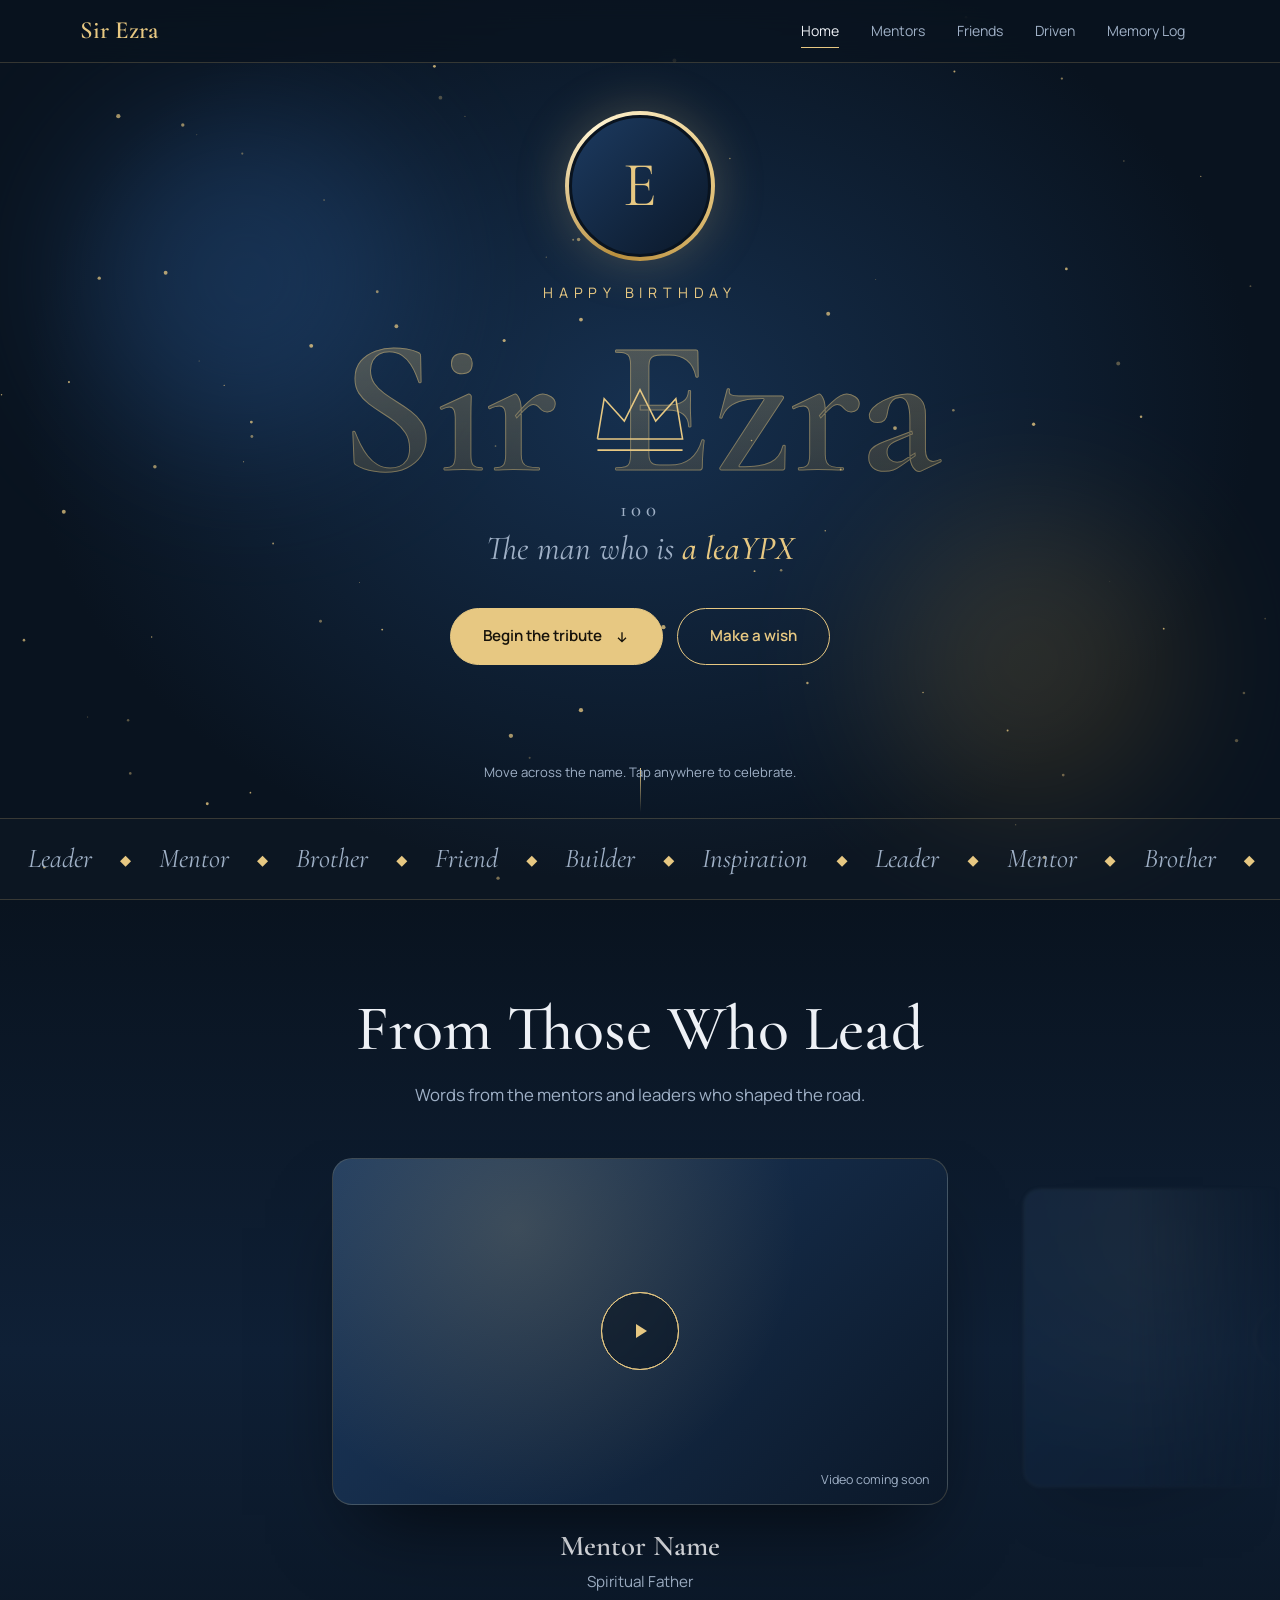
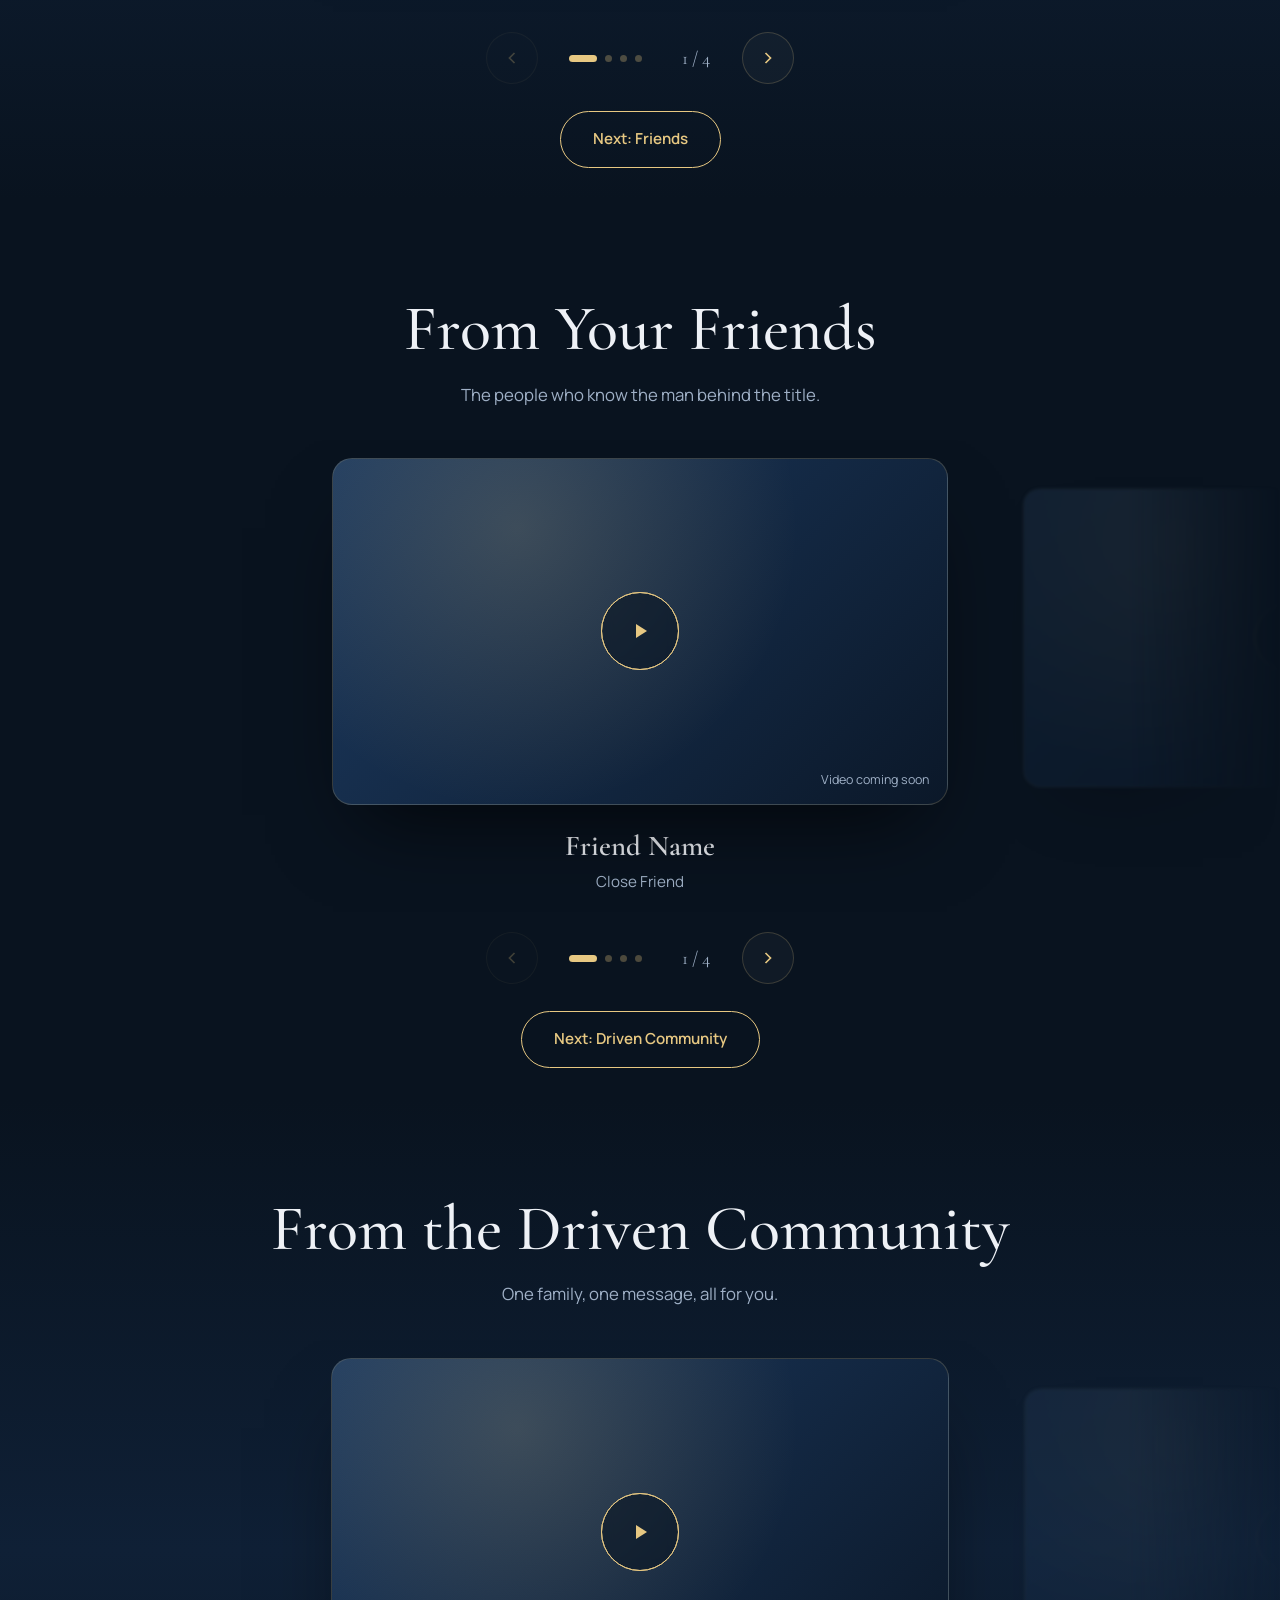
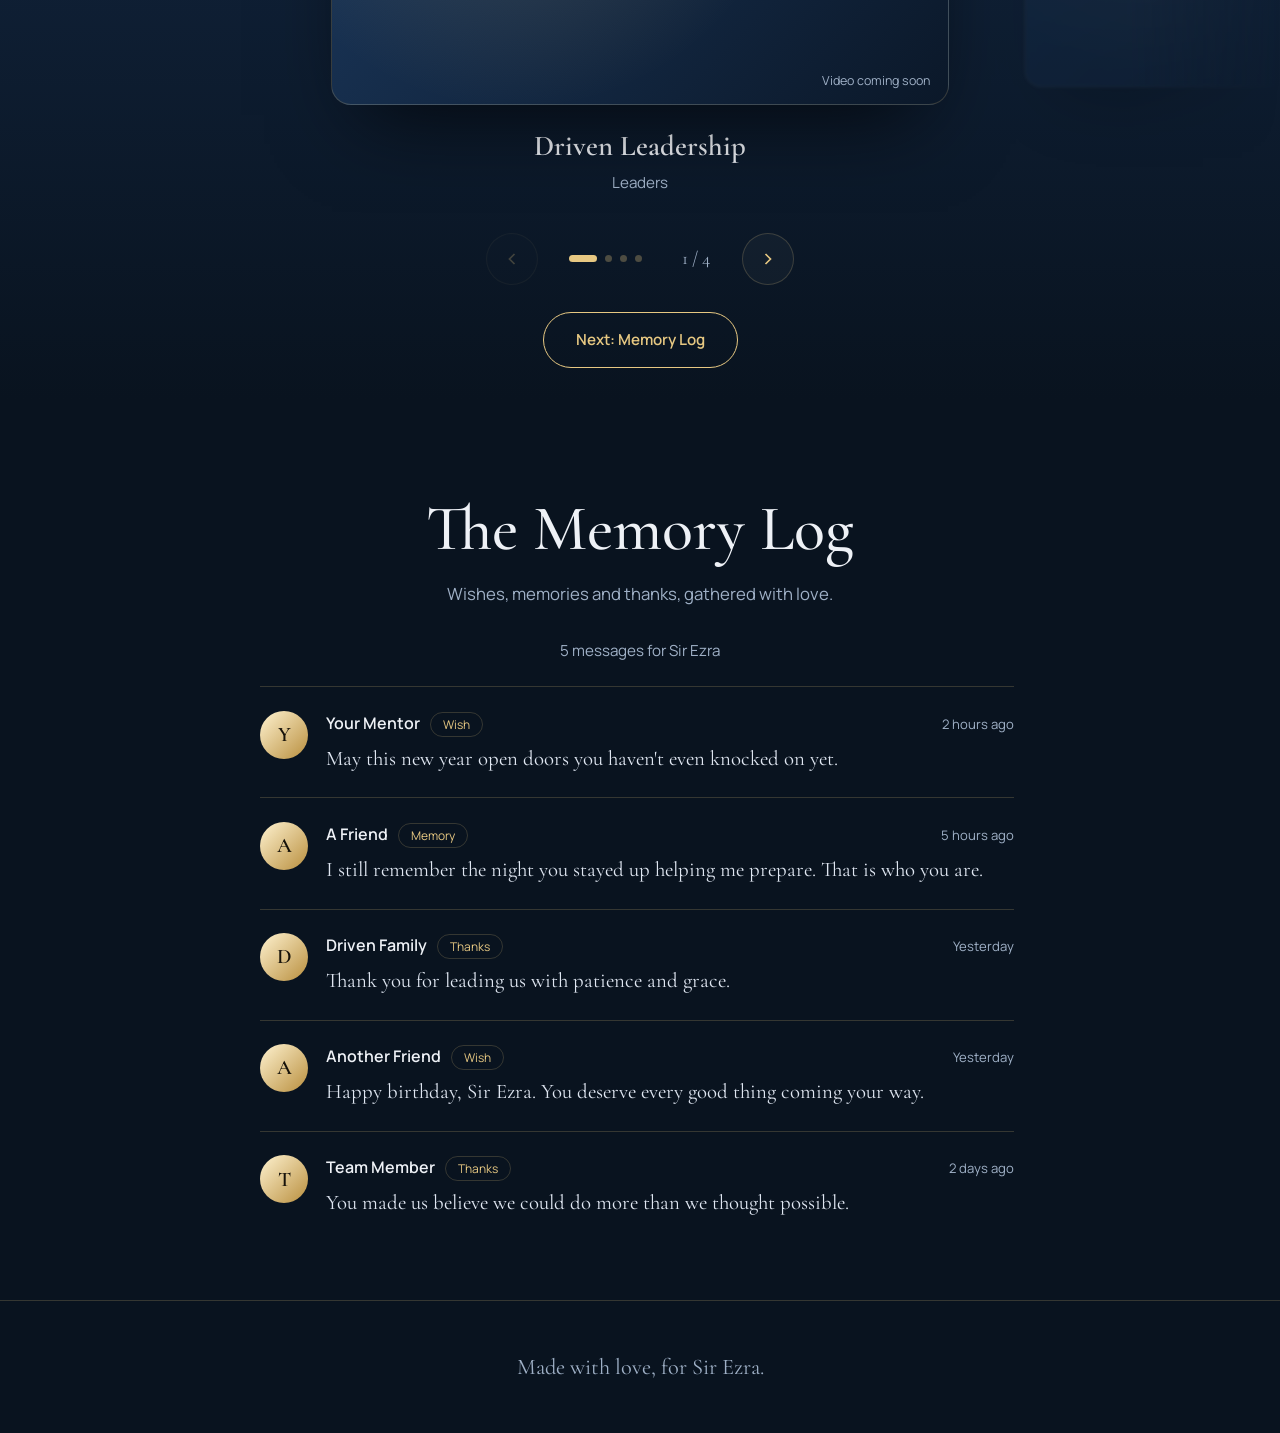
==== index.html @ 3ff4d30b "Rename sir-ezra-v4.html to index.html" ====
<!DOCTYPE html>
<html lang="en">
<head>
<meta charset="utf-8">
<meta name="viewport" content="width=device-width, initial-scale=1, viewport-fit=cover">
<title>Sir Ezra · A Birthday Tribute</title>
<link rel="preconnect" href="https://fonts.googleapis.com">
<link href="https://fonts.googleapis.com/css2?family=Cormorant+Garamond:ital,wght@0,500;0,600;1,500&family=Manrope:wght@400;500;600&display=swap" rel="stylesheet">
<style>
:root{--bg:#09131f;--bg2:#0f2036;--line:rgba(231,200,130,.2);--gold:#e7c882;--gold2:#b98f3e;--text:#eef1f6;--muted:#9fb0c6;
--serif:"Cormorant Garamond",Georgia,serif;--sans:"Manrope",system-ui,sans-serif;--ease:cubic-bezier(.2,.75,.2,1);box-sizing:border-box;
padding-top:env(safe-area-inset-top,0px);padding-bottom:env(safe-area-inset-bottom,0px)}
*,*::before,*::after{box-sizing:inherit}
html{scroll-behavior:smooth;scroll-padding-top:0;color-scheme:dark}
body{margin:0;background:var(--bg);color:var(--text);font-family:var(--sans);line-height:1.6;-webkit-font-smoothing:antialiased;overflow-x:hidden}
a{color:inherit;text-decoration:none}
button{font:inherit;color:inherit}
:focus-visible{outline:2px solid var(--gold);outline-offset:3px}
.wrap{width:min(1120px,100% - 40px);margin-inline:auto}

/* ambient */
#bar{position:fixed;top:0;left:0;height:2px;width:100%;background:linear-gradient(90deg,var(--gold2),var(--gold),#fff3d1);transform-origin:0 50%;transform:scaleX(0);z-index:40}
#glow{position:fixed;inset:0;pointer-events:none;z-index:1;background:radial-gradient(520px circle at var(--mx,50%) var(--my,50%),rgba(231,200,130,.09),transparent 60%)}
.grain{position:fixed;inset:0;pointer-events:none;z-index:2;opacity:.05;background-image:url("data:image/svg+xml,%3Csvg xmlns='http://www.w3.org/2000/svg' width='160' height='160'%3E%3Cfilter id='n'%3E%3CfeTurbulence baseFrequency='.9' numOctaves='2'/%3E%3C/filter%3E%3Crect width='160' height='160' filter='url(%23n)'/%3E%3C/svg%3E")}

/* nav */
nav{position:fixed;top:0;left:0;right:0;z-index:30;padding-top:env(safe-area-inset-top,0px);background:rgba(9,19,31,.7);backdrop-filter:blur(16px);border-bottom:1px solid var(--line);transform:translateY(-100%);animation:drop 1s .3s var(--ease) forwards}
nav .wrap{height:62px;display:flex;align-items:center;justify-content:space-between;gap:16px}
.logo{font-family:var(--serif);font-size:1.55rem;font-weight:600;color:var(--gold);white-space:nowrap}
.links{display:flex;gap:2px;overflow-x:auto;scrollbar-width:none}
.links::-webkit-scrollbar{display:none}
.links a{position:relative;padding:8px 15px;font-size:.88rem;color:var(--muted);white-space:nowrap;transition:color .3s}
.links a::after{content:"";position:absolute;left:15px;right:15px;bottom:2px;height:1px;background:var(--gold);transform:scaleX(0);transition:transform .45s var(--ease)}
.links a:hover,.links a.on{color:var(--text)}
.links a.on::after{transform:scaleX(1)}
@keyframes drop{to{transform:none}}

/* sections */
section{min-height:100vh;min-height:100svh;display:flex;flex-direction:column;justify-content:center;align-items:center;padding:calc(62px + env(safe-area-inset-top,0px) + clamp(12px,3.5svh,36px)) 0 clamp(14px,3.5svh,40px);position:relative;z-index:3}
.head{text-align:center;width:min(820px,100% - 40px);margin:0 auto clamp(10px,3.5svh,40px);flex:none}
h2{font-family:var(--serif);font-weight:500;font-size:max(1.8rem,min(clamp(2.5rem,5.5vw,4rem),7.5svh));line-height:1.1;margin:0 0 clamp(6px,1.5svh,12px)}
.ln{display:block;overflow:hidden;padding-bottom:.08em}
.ln>span{display:inline-block;transform:translateY(110%);transition:transform 1.1s var(--ease)}
.in .ln>span{transform:none}
.head p{color:var(--muted);margin:0;font-size:clamp(.92rem,2.2svh,1.05rem)}
.alt{background:linear-gradient(180deg,var(--bg),var(--bg2) 50%,var(--bg))}
.rv{opacity:0;transform:translateY(26px);filter:blur(6px);transition:opacity 1s var(--ease),transform 1s var(--ease),filter 1s var(--ease)}
.rv.in{opacity:1;transform:none;filter:none}

/* intro */
body:not(.ready){overflow:hidden}
#intro{position:fixed;inset:0;z-index:100;display:grid;place-items:center;pointer-events:none}
#intro i{position:absolute;top:0;bottom:0;width:50.5%;background:var(--bg);transition:transform 1.4s var(--ease)}
#intro .a{left:0}#intro .b{right:0}
#intro.go .a{transform:translateX(-101%)}#intro.go .b{transform:translateX(101%)}
.mono{position:relative;text-align:center;transition:opacity .5s,transform 1s var(--ease)}
.mono svg{width:112px;height:auto;overflow:visible}
.mono path,.mono circle{fill:none;stroke:var(--gold);stroke-width:1.4;stroke-dasharray:1;stroke-dashoffset:1;animation:draw 1.7s .1s var(--ease) forwards}
.mono circle{animation-delay:.4s}
.mono b{display:block;margin-top:22px;font-family:var(--serif);font-size:1.3rem;font-weight:500;color:var(--muted);letter-spacing:.2em}
#intro.go .mono{opacity:0;transform:scale(1.35)}
@keyframes draw{to{stroke-dashoffset:0}}

/* hero */
#home{text-align:center;overflow:hidden;justify-content:flex-start;padding-bottom:0;background:radial-gradient(ellipse at 50% 45%,#16304f 0%,var(--bg) 68%)}
body:not(.ready) :is(.portrait,.kicker,.name span,.role,.cta,.hint,.chipd),body:not(.ready) nav{animation-play-state:paused}
.orb{position:absolute;border-radius:50%;filter:blur(70px);opacity:.35;animation:float 14s ease-in-out infinite}
.o1{width:340px;height:340px;background:#2a5a96;left:6%;top:12%}
.o2{width:300px;height:300px;background:var(--gold2);right:8%;bottom:10%;animation-delay:-6s;opacity:.18}
#fx{position:absolute;inset:0;width:100%;height:100%;pointer-events:none}
.stage{position:relative;z-index:4;flex:1 1 auto;width:100%;display:flex;align-items:center;justify-content:center;padding-bottom:clamp(8px,2svh,20px)}
.hero{position:relative;z-index:4;display:flex;flex-direction:column;align-items:center;width:min(1120px,100% - 40px)}
.portrait{flex:none;width:clamp(84px,17svh,150px);aspect-ratio:1;border-radius:50%;padding:4px;margin:0 0 clamp(10px,2.4svh,20px);background:conic-gradient(from 200deg,var(--gold2),#fff3d1,var(--gold),var(--gold2));box-shadow:0 0 50px rgba(231,200,130,.25);opacity:0;animation:up 1s .05s forwards}
.portrait>*{display:grid;place-items:center;width:100%;height:100%;border-radius:50%;object-fit:cover;border:3px solid var(--bg);background:linear-gradient(135deg,#1c3a60,#0b1829);font-family:var(--serif);font-size:clamp(2.4rem,7svh,4rem);color:var(--gold)}
@media(max-height:620px){.portrait{display:none}}
.chipd{margin:0 0 16px;padding:6px 18px;border:1px solid var(--line);border-radius:99px;font-size:.85rem;color:var(--gold);opacity:0;animation:up 1s .1s forwards}
.kicker{font-size:.9rem;color:var(--gold);letter-spacing:.4em;margin:0 0 14px;opacity:0;animation:up 1s .2s forwards}
.name{font-family:var(--serif);font-weight:600;font-size:max(3.2rem,min(clamp(4.6rem,17vw,12rem),22svh));line-height:.95;margin:0;display:flex;gap:.26em;flex-wrap:wrap;justify-content:center;cursor:crosshair}
.name span{display:inline-block;opacity:0;transform:translateY(60px) rotateX(50deg);filter:blur(14px);animation:rise 1.5s var(--ease) forwards;
background:radial-gradient(circle 190px at var(--sx,-999px) var(--sy,-999px),#fff8e4 0,var(--gold) 40%,rgba(231,200,130,0) 100%),linear-gradient(180deg,rgba(231,200,130,.3),rgba(185,143,62,.16));-webkit-background-clip:text;background-clip:text;color:transparent;-webkit-text-stroke:1px rgba(231,200,130,.4)}
.name .w1{animation-delay:.25s}.name .w2{animation-delay:.5s}
.role{margin:clamp(10px,2.6svh,22px) 0 0;font-family:var(--serif);font-style:italic;font-size:clamp(1.5rem,3.2vw,2.1rem);color:var(--muted);opacity:0;animation:up 1s .9s forwards}
.role b{display:inline-block;min-width:5.6ch;text-align:left;font-weight:500;color:var(--gold)}
.cta{display:flex;gap:14px;flex-wrap:wrap;justify-content:center;margin-top:clamp(14px,3.6svh,34px);opacity:0;animation:up 1s 1.1s forwards}
.wish{min-height:2.6em;margin:clamp(8px,2.2svh,20px) 0 0;max-width:560px;font-family:var(--serif);font-size:clamp(1.1rem,2.6svh,1.35rem);line-height:1.3;color:#dfe6f1}
.hint{margin:clamp(8px,2.4svh,26px) 0 0;font-size:.82rem;color:var(--muted);opacity:0;animation:up 1s 1.8s forwards}
.btn{display:inline-flex;align-items:center;gap:12px;padding:clamp(11px,1.9svh,15px) 32px;border-radius:99px;border:1px solid var(--gold);background:var(--gold);color:#16120a;font-weight:600;font-size:.95rem;cursor:pointer;position:relative;overflow:hidden;transition:background .4s,color .4s,transform .3s var(--ease)}
.btn::after{content:"";position:absolute;inset:0;background:linear-gradient(100deg,transparent 30%,rgba(255,255,255,.55) 50%,transparent 70%);transform:translateX(-120%);transition:transform .9s var(--ease)}
.btn:hover::after{transform:translateX(120%)}
.btn.ghost{background:transparent;color:var(--gold)}
.btn.ghost:hover{background:var(--gold);color:#16120a}
.btn svg{transition:transform .4s var(--ease)}.btn:hover svg{transform:translateY(3px)}
.scroll{position:absolute;bottom:6px;left:50%;width:1px;height:44px;background:linear-gradient(var(--gold),transparent);animation:pulse 2.2s infinite}
@media(max-height:760px){.scroll{display:none}}
@keyframes rise{to{opacity:1;transform:none;filter:none}}
@keyframes up{from{opacity:0;transform:translateY(18px)}to{opacity:1;transform:none}}
@keyframes float{50%{transform:translate(30px,-40px)}}
@keyframes pulse{50%{opacity:.2}}

/* marquee */
.marq{flex:none;width:100%;overflow:hidden;border-block:1px solid var(--line);padding:clamp(10px,2svh,18px) 0;background:rgba(255,255,255,.015);position:relative;z-index:4}
.marq div{display:flex;width:max-content;animation:slide 32s linear infinite}
.marq span{font-family:var(--serif);font-size:clamp(1.25rem,3.4svh,1.7rem);font-style:italic;color:var(--muted);padding:0 28px;white-space:nowrap}
.marq i{color:var(--gold);font-style:normal;font-size:.9rem;align-self:center}
@keyframes slide{to{transform:translateX(-50%)}}

/* carousel */
.car{width:100%;position:relative;--sw:min(760px,80vw)}
.view{overflow:hidden;padding:clamp(6px,2svh,24px) 0;-webkit-mask:linear-gradient(90deg,transparent,#000 12%,#000 88%,transparent);mask:linear-gradient(90deg,transparent,#000 12%,#000 88%,transparent)}
.track{display:flex;gap:32px;transition:transform .9s var(--ease);will-change:transform}
.slide{flex:0 0 var(--sw);opacity:.3;transform:scale(.86);filter:blur(2px);transition:opacity .9s var(--ease),transform .9s var(--ease),filter .9s var(--ease);cursor:pointer}
.slide.on{opacity:1;transform:none;filter:none;cursor:default}
.frame{aspect-ratio:16/9;border-radius:20px;overflow:hidden;position:relative;border:1px solid var(--line);background:linear-gradient(135deg,#1c3a60,#0b1829);box-shadow:0 40px 80px -30px rgba(0,0,0,.7);transition:transform .3s}
.frame::before{content:"";position:absolute;inset:0;background:radial-gradient(circle at 30% 20%,rgba(231,200,130,.18),transparent 55%)}
.frame iframe,.frame video{position:absolute;inset:0;width:100%;height:100%;border:0;background:#000}
.pb{position:absolute;inset:0;display:grid;place-items:center;border:0;background:none;cursor:pointer}
.play{width:78px;height:78px;border-radius:50%;border:1px solid var(--gold);display:grid;place-items:center;color:var(--gold);background:rgba(9,19,31,.55);backdrop-filter:blur(6px);position:relative;transition:all .4s var(--ease)}
.play::before{content:"";position:absolute;inset:-1px;border-radius:50%;border:1px solid var(--gold);animation:pr 2.4s infinite}
@keyframes pr{from{transform:scale(1);opacity:.7}to{transform:scale(1.7);opacity:0}}
.pb:hover .play{background:var(--gold);color:#16120a;transform:scale(1.1)}
.soon{position:absolute;bottom:14px;right:18px;font-size:.78rem;color:var(--muted)}
.cap{text-align:center;padding-top:clamp(8px,2svh,22px);opacity:0;transition:opacity .6s .3s}
.slide.on .cap{opacity:1}
.cap b{display:block;font-family:var(--serif);font-size:clamp(1.35rem,3.2svh,1.8rem);font-weight:600}
.cap small{color:var(--muted);font-size:.95rem}
.ctl{display:flex;align-items:center;justify-content:center;gap:22px;margin-top:clamp(8px,2.2svh,22px)}
.arrow{width:52px;height:52px;border-radius:50%;border:1px solid var(--line);background:rgba(255,255,255,.03);color:var(--gold);cursor:pointer;display:grid;place-items:center;transition:all .35s var(--ease)}
.arrow:hover:not(:disabled){background:var(--gold);color:#16120a;border-color:var(--gold);transform:scale(1.08)}
.arrow:disabled{opacity:.25;cursor:default}
.dots{display:flex;gap:8px;align-items:center;min-width:90px;justify-content:center}
.dots button{width:7px;height:7px;border-radius:99px;border:0;padding:0;background:rgba(231,200,130,.3);cursor:pointer;transition:all .5s var(--ease)}
.dots button.on{width:28px;background:var(--gold)}
.cnt{font-family:var(--serif);font-size:1.15rem;color:var(--muted);min-width:48px;text-align:center}
.next{margin-top:clamp(10px,3svh,34px);flex:none}

/* comments */
#memories{justify-content:flex-start;min-height:0;height:100vh;height:100svh}
.feed{width:min(760px,100% - 40px);margin:0 auto;flex:1 1 0;min-height:140px;display:flex;flex-direction:column}
#feed{flex:1 1 0;min-height:0;overflow-y:auto;padding:0 6px 28px 0;scrollbar-width:thin;scrollbar-color:rgba(231,200,130,.35) transparent;-webkit-mask:linear-gradient(#000 calc(100% - 28px),transparent);mask:linear-gradient(#000 calc(100% - 28px),transparent)}
.stat{flex:none;text-align:center;color:var(--muted);margin:0 0 clamp(8px,2.5svh,30px);font-size:.95rem}
.cm{display:flex;gap:18px;padding:clamp(14px,2.6svh,26px) 0;border-top:1px solid var(--line)}
.av{flex:0 0 48px;height:48px;border-radius:50%;display:grid;place-items:center;font-family:var(--serif);font-size:1.3rem;font-weight:600;color:#16120a;background:linear-gradient(135deg,#fff3d1,var(--gold2))}
.cm .bd{flex:1;min-width:0}
.cm .top{display:flex;gap:10px;align-items:baseline;flex-wrap:wrap;margin-bottom:6px}
.cm b{font-weight:600}
.tag{font-size:.75rem;padding:2px 12px;border-radius:99px;border:1px solid var(--line);color:var(--gold)}
.cm time{margin-left:auto;font-size:.82rem;color:var(--muted)}
.cm p{margin:0;font-family:var(--serif);font-size:1.3rem;line-height:1.5;color:#dfe6f1}
.cm.rv{transition-delay:calc(var(--i)*60ms)}
footer{text-align:center;padding:48px 20px calc(48px + env(safe-area-inset-bottom,0px));color:var(--muted);border-top:1px solid var(--line);font-family:var(--serif);font-size:1.4rem;position:relative;z-index:3}

@media(max-width:700px){.logo{display:none}nav .wrap{justify-content:center}.cm time{margin-left:0;width:100%}.car{--sw:min(760px,84vw)}.arrow{width:46px;height:46px}.play{width:64px;height:64px}}
@media(max-height:560px){.head p{display:none}}
@media(prefers-reduced-motion:reduce){*,*::before,*::after{animation-duration:.01s!important;animation-delay:0s!important;transition:none!important}html{scroll-behavior:auto}.rv,.ln>span{opacity:1;transform:none;filter:none}nav{transform:none}}
</style>
</head>
<body>
<div id="bar"></div>
<div id="intro"><i class="a"></i><i class="b"></i><div class="mono"><svg viewBox="0 0 100 80"><path pathLength="1" d="M12 58 L18 22 L36 42 L50 14 L64 42 L82 22 L88 58 Z M12 68 H88"/></svg><b id="pc">0</b></div></div>
<div id="glow"></div><div class="grain"></div>

<nav><div class="wrap"><a class="logo" href="#home">Sir Ezra</a>
<div class="links"><a href="#home" class="on">Home</a><a href="#mentors">Mentors</a><a href="#friends">Friends</a><a href="#community">Driven</a><a href="#memories">Memory Log</a></div></div></nav>

<section id="home">
<div class="orb o1"></div><div class="orb o2"></div><canvas id="fx"></canvas>
<div class="stage">
<div class="hero">
<div class="portrait" id="pt"><span>E</span></div>
<p class="chipd" id="cd" hidden></p>
<p class="kicker">HAPPY BIRTHDAY</p>
<h1 class="name" aria-label="Sir Ezra"><span class="w1">Sir</span><span class="w2">Ezra</span></h1>
<p class="role">The man who is <b id="role">a leader</b></p>
<div class="cta"><a class="btn" href="#mentors">Begin the tribute <svg width="16" height="16" viewBox="0 0 24 24" fill="none" stroke="currentColor" stroke-width="2"><path d="M12 5v14m-6-6 6 6 6-6"/></svg></a><button class="btn ghost" id="wb" type="button">Make a wish</button></div>
<p class="wish" id="wish" aria-live="polite"></p>
<p class="hint">Move across the name. Tap anywhere to celebrate.</p>
</div>
<div class="scroll"></div>
</div>
<div class="marq"><div id="mq"></div></div>
</section>

<section id="mentors" class="alt">
<div class="head rv"><h2><span class="ln"><span>From Those Who Lead</span></span></h2><p>Words from the mentors and leaders who shaped the road.</p></div>
<div class="car rv" data-set="mentors"></div>
<a class="btn ghost next rv" href="#friends">Next: Friends</a>
</section>

<section id="friends">
<div class="head rv"><h2><span class="ln"><span>From Your Friends</span></span></h2><p>The people who know the man behind the title.</p></div>
<div class="car rv" data-set="friends"></div>
<a class="btn ghost next rv" href="#community">Next: Driven Community</a>
</section>

<section id="community" class="alt">
<div class="head rv"><h2><span class="ln"><span>From the Driven Community</span></span></h2><p>One family, one message, all for you.</p></div>
<div class="car rv" data-set="community"></div>
<a class="btn ghost next rv" href="#memories">Next: Memory Log</a>
</section>

<section id="memories">
<div class="head rv"><h2><span class="ln"><span>The Memory Log</span></span></h2><p>Wishes, memories and thanks, gathered with love.</p></div>
<div class="feed"><p class="stat rv" id="stat"></p><div id="feed" tabindex="0" role="region" aria-label="Messages"></div></div>
</section>

<footer>Made with love, for Sir Ezra.</footer>

<script>
/* ========= EDIT YOUR CONTENT HERE ========= */
/* HIS PHOTO (circle on the landing page): a file next to this html e.g. "ezra.jpg", or an image link. "" shows the monogram */
const PHOTO="";
/* BIRTHDAY COUNTDOWN (optional): e.g. "2026-11-14T00:00:00". "" hides it */
const BDAY="";
/* words that rotate under his name, and the wishes shown by "Make a wish" */
const ROLES=["a leader","a mentor","a brother","a friend","a builder"];
const WISHES=["May every door you open lead to a bigger room.","May your kindness come back to you multiplied.","May this year be as generous to you as you are to us.","May you always be surrounded by people who believe in you.","May the work of your hands outlive the year."];
/* video: leave "" for placeholder, or use an .mp4 link, or a YouTube embed link e.g. https://www.youtube.com/embed/VIDEO_ID */
const VIDEOS={
 mentors:[{name:"Mentor Name",role:"Spiritual Father",video:""},{name:"Mentor Name",role:"Senior Leader",video:""},{name:"Mentor Name",role:"Career Mentor",video:""},{name:"Mentor Name",role:"Guest Tribute",video:""}],
 friends:[{name:"Friend Name",role:"Close Friend",video:""},{name:"Friend Name",role:"Brother",video:""},{name:"Friend Name",role:"Friend since school",video:""},{name:"Friend Name",role:"Partner in work",video:""}],
 community:[{name:"Driven Leadership",role:"Leaders",video:""},{name:"Driven Members",role:"The family",video:""},{name:"Driven Youth",role:"Young voices",video:""},{name:"Driven Community",role:"All together",video:""}]};
const WORDS=["Leader","Mentor","Brother","Friend","Builder","Inspiration"];
const COMMENTS=[
 {name:"Your Mentor",tag:"Wish",time:"2 hours ago",msg:"May this new year open doors you haven't even knocked on yet."},
 {name:"A Friend",tag:"Memory",time:"5 hours ago",msg:"I still remember the night you stayed up helping me prepare. That is who you are."},
 {name:"Driven Family",tag:"Thanks",time:"Yesterday",msg:"Thank you for leading us with patience and grace."},
 {name:"Another Friend",tag:"Wish",time:"Yesterday",msg:"Happy birthday, Sir Ezra. You deserve every good thing coming your way."},
 {name:"Team Member",tag:"Thanks",time:"2 days ago",msg:"You made us believe we could do more than we thought possible."}];
/* ========================================== */

const $=(s,r=document)=>r.querySelector(s),$$=(s,r=document)=>[...r.querySelectorAll(s)];
const esc=s=>String(s).replace(/[&<>"]/g,c=>({'&':'&amp;','<':'&lt;','>':'&gt;','"':'&quot;'}[c]));
const play='<svg width="24" height="24" viewBox="0 0 24 24" fill="currentColor"><path d="M8 5v14l11-7z"/></svg>';
const chev=d=>`<svg width="20" height="20" viewBox="0 0 24 24" fill="none" stroke="currentColor" stroke-width="2"><path d="${d}"/></svg>`;

// marquee
$('#mq').innerHTML=[...WORDS,...WORDS,...WORDS,...WORDS,...WORDS,...WORDS].map(w=>`<span>${w}</span><i>&#9670;</i>`).join('');

// carousels
const thumb=v=>`<button class="pb" aria-label="Play video"><span class="play">${play}</span></button>${v.video?'':'<span class="soon">Video coming soon</span>'}`;
$$('.car').forEach(car=>{
 const items=VIDEOS[car.dataset.set];let i=0;
 car.innerHTML=`<div class="view"><div class="track">${items.map(v=>`<div class="slide"><div class="frame">${thumb(v)}</div><div class="cap"><b>${esc(v.name)}</b><small>${esc(v.role)}</small></div></div>`).join('')}</div></div>
 <div class="ctl"><button class="arrow" data-d="-1" aria-label="Previous video">${chev('M15 6l-6 6 6 6')}</button><div class="dots">${items.map((_,k)=>`<button aria-label="Video ${k+1}"></button>`).join('')}</div><span class="cnt"></span><button class="arrow" data-d="1" aria-label="Next video">${chev('M9 6l6 6-6 6')}</button></div>`;
 const track=$('.track',car),slides=$$('.slide',car),dots=$$('.dots button',car),prev=$('[data-d="-1"]',car),nxt=$('[data-d="1"]',car);
 function reset(){slides.forEach((s,k)=>{$('.frame',s).innerHTML=thumb(items[k])})}
 function go(n,quiet){n=Math.max(0,Math.min(items.length-1,n));if(n!==i&&!quiet)reset();i=n;
  const w=slides[0].offsetWidth+32,off=car.offsetWidth/2-slides[0].offsetWidth/2-i*w;
  track.style.transform=`translateX(${off}px)`;
  slides.forEach((s,k)=>s.classList.toggle('on',k===i));dots.forEach((d,k)=>d.classList.toggle('on',k===i));
  $('.cnt',car).textContent=(i+1)+' / '+items.length;prev.disabled=i===0;nxt.disabled=i===items.length-1}
 car.addEventListener('click',e=>{
  const a=e.target.closest('.arrow');if(a)return go(i+ +a.dataset.d);
  const d=dots.indexOf(e.target);if(d>-1)return go(d);
  const s=e.target.closest('.slide');if(s){const k=slides.indexOf(s);if(k!==i)return go(k);
   if(e.target.closest('.pb')){const v=items[k].video,f=$('.frame',s);
    if(!v)return;f.innerHTML=/\.(mp4|webm|mov)(\?|$)/i.test(v)?`<video src="${esc(v)}" controls autoplay playsinline></video>`:`<iframe src="${esc(v)}${v.includes('?')?'&':'?'}autoplay=1" allow="autoplay;fullscreen" allowfullscreen></iframe>`}}});
 // swipe
 let x0=null;car.addEventListener('touchstart',e=>x0=e.touches[0].clientX,{passive:true});
 car.addEventListener('touchend',e=>{if(x0===null)return;const dx=e.changedTouches[0].clientX-x0;if(Math.abs(dx)>50)go(i+(dx<0?1:-1));x0=null});
 // tilt
 slides.forEach(s=>{const f=$('.frame',s);s.addEventListener('mousemove',e=>{if(!s.classList.contains('on'))return;const r=f.getBoundingClientRect();
  f.style.transform=`perspective(900px) rotateY(${((e.clientX-r.left)/r.width-.5)*6}deg) rotateX(${(.5-(e.clientY-r.top)/r.height)*5}deg)`});
  s.addEventListener('mouseleave',()=>f.style.transform='')});
 car._go=go;car._i=()=>i;go(0,true);addEventListener('resize',()=>go(i,true));
});
// keyboard: arrows control the carousel currently in view
addEventListener('keydown',e=>{if(e.key!=='ArrowLeft'&&e.key!=='ArrowRight')return;
 const c=$$('.car').find(c=>{const r=c.getBoundingClientRect();return r.top<innerHeight*.6&&r.bottom>innerHeight*.4});
 if(c)c._go(c._i()+(e.key==='ArrowRight'?1:-1))});

// fit each carousel section to one screen (uses the small-viewport height so mobile toolbars don't cause jumps)
const probe=document.createElement('div');probe.style.cssText='position:fixed;top:0;left:0;width:0;height:100vh;height:100svh;visibility:hidden;pointer-events:none';document.body.appendChild(probe);
function fit(){const vh=probe.offsetHeight||innerHeight,vw=innerWidth;
 $$('.car').forEach(car=>{const sec=car.closest('section'),fr=$('.frame',car);if(!fr)return;
  for(let n=0;n<2;n++){const cs=getComputedStyle(sec);let used=parseFloat(cs.paddingTop)+parseFloat(cs.paddingBottom);
   [...sec.children].forEach(c=>{const m=getComputedStyle(c);used+=c.offsetHeight+parseFloat(m.marginTop)+parseFloat(m.marginBottom)});
   const other=used-fr.offsetHeight,maxW=Math.min(760,vw*(vw<=700?.84:.8)),w=Math.max(200,Math.min(maxW,(vh-other-2)*16/9));
   car.style.setProperty('--sw',w+'px')}
  car._go(car._i(),true)})}

// comments
$('#stat').textContent=COMMENTS.length+' messages for Sir Ezra';
$('#feed').innerHTML=COMMENTS.map((c,k)=>`<article class="cm rv" style="--i:${k}"><div class="av">${esc(c.name[0])}</div><div class="bd"><div class="top"><b>${esc(c.name)}</b><span class="tag">${esc(c.tag)}</span><time>${esc(c.time)}</time></div><p>${esc(c.msg)}</p></div></article>`).join('');

fit();addEventListener('resize',fit);addEventListener('orientationchange',fit);addEventListener('load',fit);document.fonts&&document.fonts.ready.then(fit);

// reveal, nav highlight, progress, glow
const io=new IntersectionObserver(es=>es.forEach(x=>{if(x.isIntersecting){x.target.classList.add('in');io.unobserve(x.target)}}),{threshold:.15});
$$('.rv').forEach(el=>io.observe(el));
const links=$$('.links a'),so=new IntersectionObserver(es=>es.forEach(x=>{if(x.isIntersecting){links.forEach(l=>l.classList.toggle('on',l.getAttribute('href')==='#'+x.target.id));
 const a=links.find(l=>l.classList.contains('on'));a&&a.scrollIntoView({inline:'center',block:'nearest'})}}),{rootMargin:'-45% 0px -50% 0px'});
$$('section').forEach(s=>so.observe(s));
addEventListener('scroll',()=>{const h=document.documentElement;$('#bar').style.transform=`scaleX(${scrollY/(h.scrollHeight-innerHeight||1)})`;},{passive:true});
addEventListener('pointermove',e=>{const g=$('#glow').style;g.setProperty('--mx',e.clientX+'px');g.setProperty('--my',e.clientY+'px')});

// magnetic buttons
$$('.btn').forEach(b=>{b.addEventListener('mousemove',e=>{const r=b.getBoundingClientRect();b.style.transform=`translate(${(e.clientX-r.left-r.width/2)*.18}px,${(e.clientY-r.top-r.height/2)*.28}px)`});b.addEventListener('mouseleave',()=>b.style.transform='')});

// ===== interactive hero =====
if(PHOTO)$('#pt').innerHTML=`<img src="${esc(PHOTO)}" alt="Sir Ezra">`;
const cv=$('#fx'),cx=cv.getContext('2d'),hero=$('#home'),nm=$$('.name span'),P=[],C=[];
let W=0,H=0,tx=0,ty=0,px=-999,py=-999,last=-1e5,wi=0,ri=0;
function size(){const d=devicePixelRatio||1;W=cv.offsetWidth;H=cv.offsetHeight;cv.width=W*d;cv.height=H*d;cx.setTransform(d,0,0,d,0,0)}size();addEventListener('resize',size);
for(let i=0;i<80;i++)P.push({x:Math.random(),y:Math.random(),r:Math.random()*1.8+.4,v:Math.random()*.0004+.0001,a:Math.random()*6,ox:0,oy:0});
hero.addEventListener('pointermove',e=>{tx=e.clientX;ty=e.clientY;last=performance.now()});
function burst(x,y,n=80){for(let i=0;i<n;i++){const a=Math.random()*6.283,sp=3+Math.random()*8;C.push({x,y,vx:Math.cos(a)*sp,vy:Math.sin(a)*sp-5,w:5+Math.random()*5,h:3+Math.random()*4,r:Math.random()*6,vr:(Math.random()-.5)*.4,c:['#e7c882','#fff3d1','#b98f3e','#8fb4ff','#ffffff'][i%5],l:1})}}
hero.addEventListener('click',e=>{if(e.target.closest('a,button'))return;const r=cv.getBoundingClientRect();burst(e.clientX-r.left,e.clientY-r.top)});
function scramble(el,txt){const ch='ABCDEFGHJKLMNPRSTUVWXYZ';let f=0;clearInterval(el._t);el._t=setInterval(()=>{el.textContent=[...txt].map((c,i)=>c===' '||i<f/2?c:ch[Math.random()*ch.length|0]).join('');if(++f>txt.length*2){el.textContent=txt;clearInterval(el._t)}},28)}
$('#wb').addEventListener('click',e=>{const r=e.currentTarget.getBoundingClientRect(),c=cv.getBoundingClientRect();burst(r.left+r.width/2-c.left,r.top+r.height/2-c.top,110);scramble($('#wish'),WISHES[wi++%WISHES.length])});
(function loop(t){
 if(t-last>2500){const r=nm[0].getBoundingClientRect(),r2=nm[1].getBoundingClientRect();tx=innerWidth/2+Math.sin(t/1700)*Math.min(innerWidth*.3,380);ty=(r.top+r.bottom)/2+Math.cos(t/1100)*(r.height*.22)}
 px+=(tx-px)*.08;py+=(ty-py)*.08;
 nm.forEach(n=>{const r=n.getBoundingClientRect();n.style.setProperty('--sx',px-r.left+'px');n.style.setProperty('--sy',py-r.top+'px')});
 const cr=cv.getBoundingClientRect(),mx=px-cr.left,my=py-cr.top;
 cx.clearRect(0,0,W,H);
 P.forEach(p=>{p.y-=p.v;if(p.y<0)p.y=1;let x=p.x*W,y=p.y*H;const dx=x-mx,dy=y-my,d=Math.hypot(dx,dy);
  if(d<140){const f=(140-d)/140;p.ox+=dx/d*f*3;p.oy+=dy/d*f*3}p.ox*=.92;p.oy*=.92;
  cx.fillStyle=`rgba(231,200,130,${.2+.6*Math.abs(Math.sin(t/1200+p.a))})`;cx.beginPath();cx.arc(x+p.ox,y+p.oy,p.r+(d<140?1.2:0),0,7);cx.fill()});
 for(let i=C.length-1;i>=0;i--){const c=C[i];c.vy+=.18;c.vx*=.99;c.x+=c.vx;c.y+=c.vy;c.r+=c.vr;c.l-=.007;if(c.l<=0||c.y>H+20){C.splice(i,1);continue}
  cx.save();cx.globalAlpha=Math.min(1,c.l*2);cx.translate(c.x,c.y);cx.rotate(c.r);cx.fillStyle=c.c;cx.fillRect(-c.w/2,-c.h/2,c.w,c.h);cx.restore()}
 requestAnimationFrame(loop)})(0);

// countdown
if(BDAY){const el=$('#cd');el.hidden=false;const tk=()=>{const d=new Date(BDAY)-Date.now();el.textContent=d>0?`Birthday in ${Math.floor(d/864e5)}d ${Math.floor(d/36e5)%24}h ${Math.floor(d/6e4)%60}m`:"Today we celebrate you"};tk();setInterval(tk,6e4)}

// intro, then start everything
function ready(){document.body.classList.add('ready');scramble($('#role'),ROLES[0]);
 setInterval(()=>scramble($('#role'),ROLES[++ri%ROLES.length]),2800);
 setTimeout(()=>{const r=$('.name').getBoundingClientRect(),c=cv.getBoundingClientRect();burst(r.left+r.width/2-c.left,r.top+r.height/2-c.top,60)},1300)}
if(matchMedia('(prefers-reduced-motion:reduce)').matches){$('#intro').remove();ready()}
else{const t0=performance.now(),pc=$('#pc');(function s(t){const p=Math.min(1,(t-t0)/1900);pc.textContent=Math.round(p*100);
 if(p<1)requestAnimationFrame(s);else{$('#intro').classList.add('go');setTimeout(ready,450);setTimeout(()=>$('#intro').remove(),1900)}})(t0)}
</script>
</body>
</html>
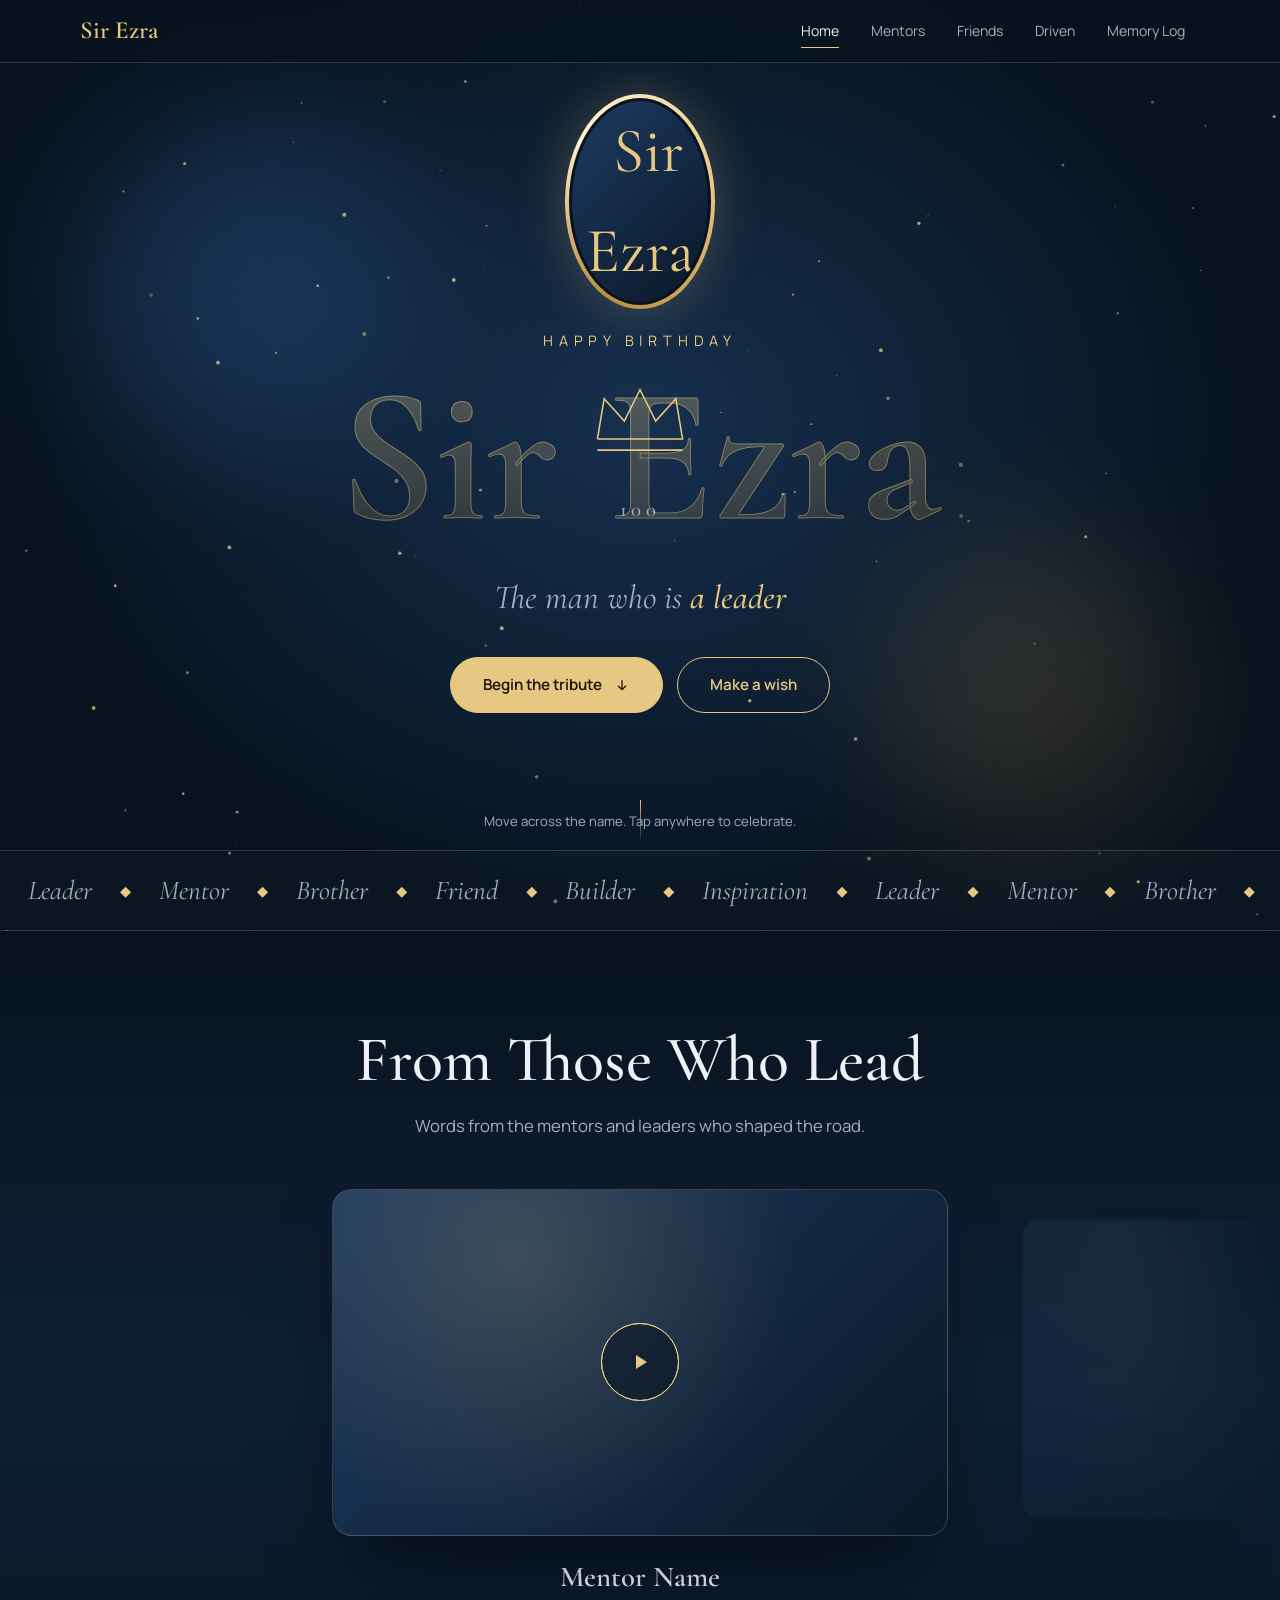
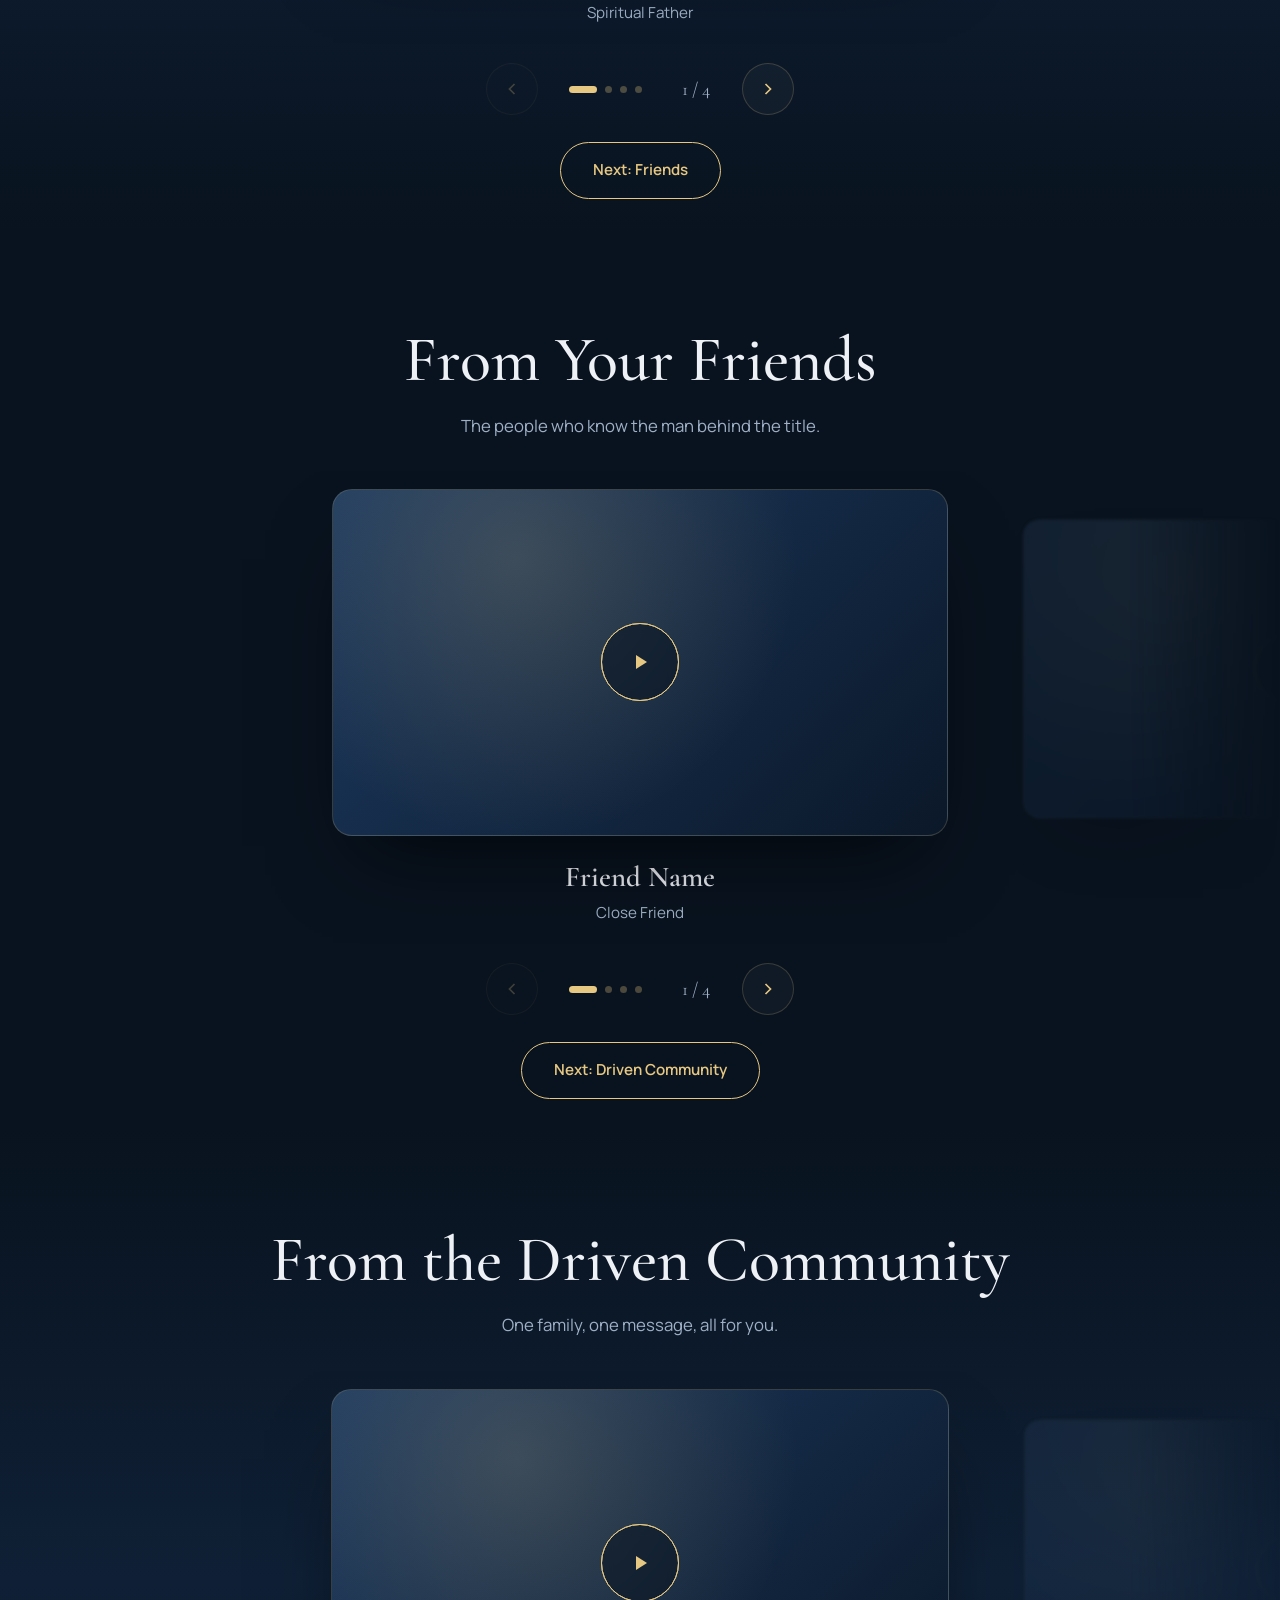
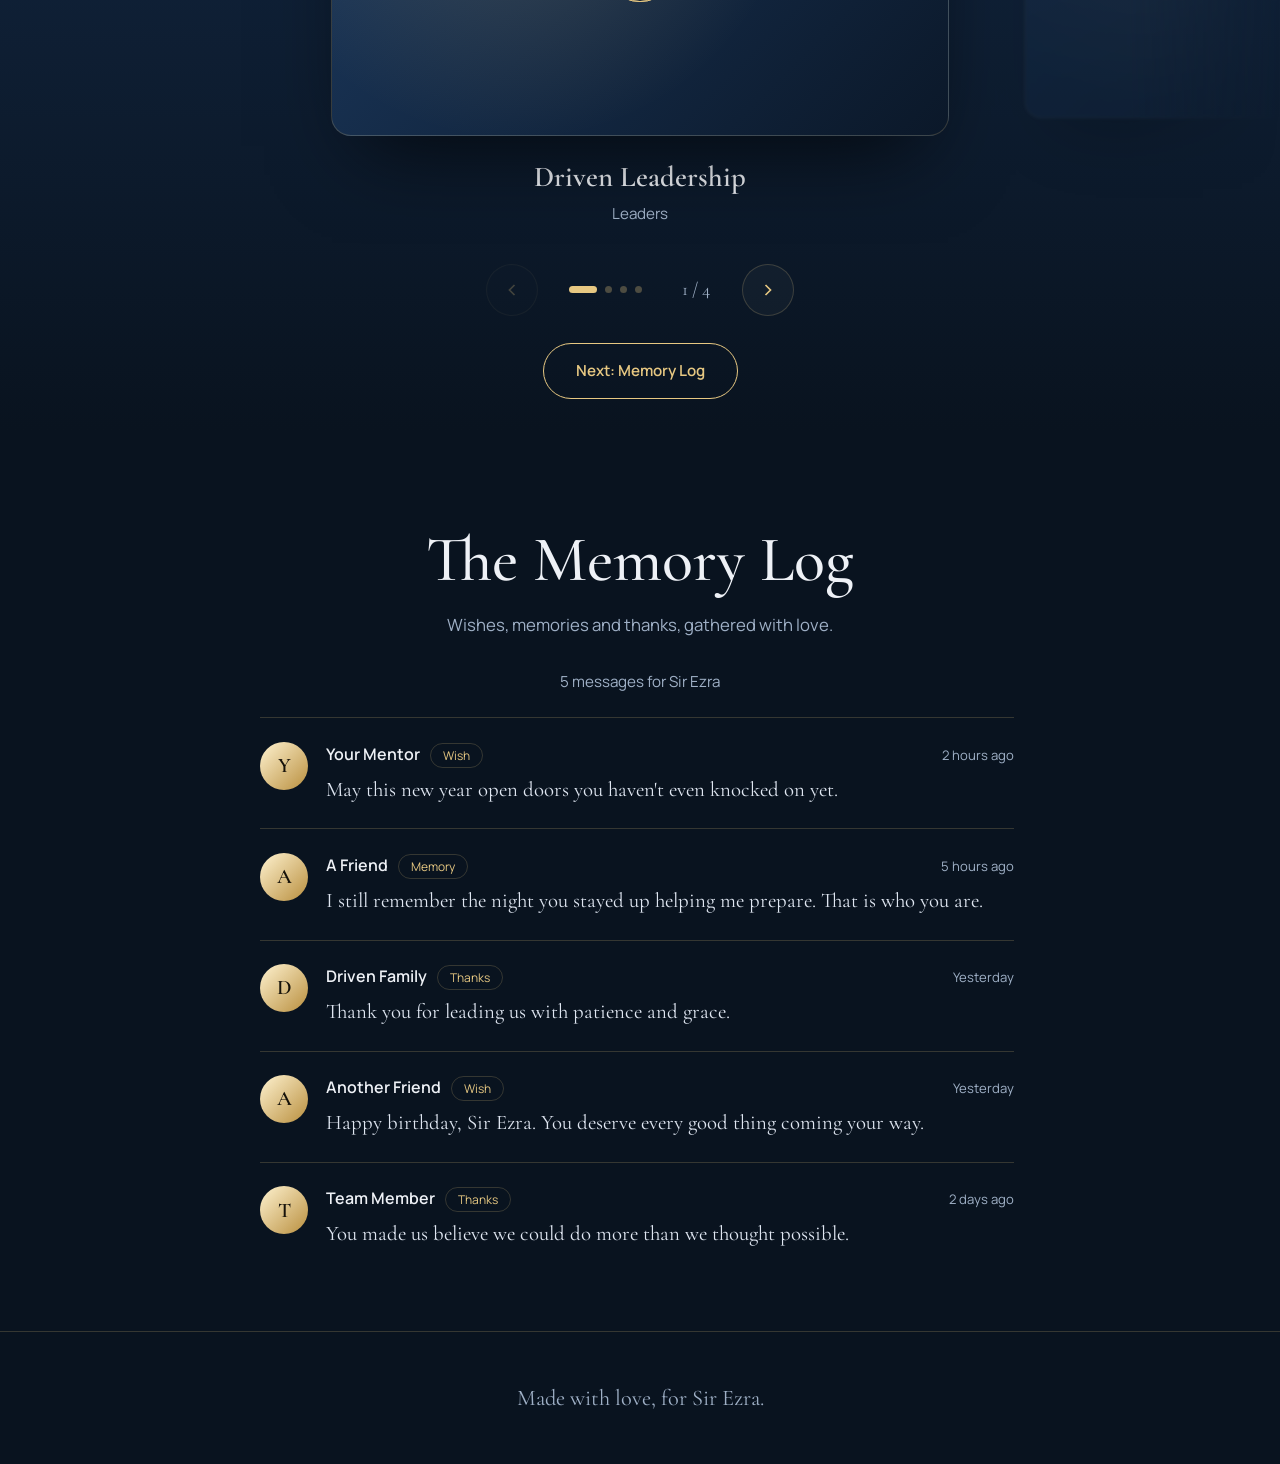
==== commit 377c94e3: "Update photo and video references in index.html Updated photo and video links for mentors, friends, " ====
--- a/index.html
+++ b/index.html
@@ -208,7 +208,7 @@
 <script>
 /* ========= EDIT YOUR CONTENT HERE ========= */
 /* HIS PHOTO (circle on the landing page): a file next to this html e.g. "ezra.jpg", or an image link. "" shows the monogram */
-const PHOTO="";
+const PHOTO="HP.jpg";
 /* BIRTHDAY COUNTDOWN (optional): e.g. "2026-11-14T00:00:00". "" hides it */
 const BDAY="";
 /* words that rotate under his name, and the wishes shown by "Make a wish" */
@@ -216,9 +216,9 @@
 const WISHES=["May every door you open lead to a bigger room.","May your kindness come back to you multiplied.","May this year be as generous to you as you are to us.","May you always be surrounded by people who believe in you.","May the work of your hands outlive the year."];
 /* video: leave "" for placeholder, or use an .mp4 link, or a YouTube embed link e.g. https://www.youtube.com/embed/VIDEO_ID */
 const VIDEOS={
- mentors:[{name:"Mentor Name",role:"Spiritual Father",video:""},{name:"Mentor Name",role:"Senior Leader",video:""},{name:"Mentor Name",role:"Career Mentor",video:""},{name:"Mentor Name",role:"Guest Tribute",video:""}],
- friends:[{name:"Friend Name",role:"Close Friend",video:""},{name:"Friend Name",role:"Brother",video:""},{name:"Friend Name",role:"Friend since school",video:""},{name:"Friend Name",role:"Partner in work",video:""}],
- community:[{name:"Driven Leadership",role:"Leaders",video:""},{name:"Driven Members",role:"The family",video:""},{name:"Driven Youth",role:"Young voices",video:""},{name:"Driven Community",role:"All together",video:""}]};
+ mentors:[{name:"Mentor Name",role:"Spiritual Father",video:"mvid1.mp4"},{name:"Mentor Name",role:"Senior Leader",video:"mvid2.mp4"},{name:"Mentor Name",role:"Career Mentor",video:"mvid3.mp4"},{name:"Mentor Name",role:"Guest Tribute",video:"mvid4.mp4"}],
+ friends:[{name:"Friend Name",role:"Close Friend",video:"fvid1.mp4"},{name:"Friend Name",role:"Brother",video:"fvid2.mp4"},{name:"Friend Name",role:"Friend since school",video:"fvid3.mp4"},{name:"Friend Name",role:"Partner in work",video:"fvid4.mp4"}],
+ community:[{name:"Driven Leadership",role:"Leaders",video:"cvid1.mp4"},{name:"Driven Members",role:"The family",video:"cvid2.mp4"},{name:"Driven Youth",role:"Young voices",video:"cvid3.mp4"},{name:"Driven Community",role:"All together",video:"cvid4.mp3"}]};
 const WORDS=["Leader","Mentor","Brother","Friend","Builder","Inspiration"];
 const COMMENTS=[
  {name:"Your Mentor",tag:"Wish",time:"2 hours ago",msg:"May this new year open doors you haven't even knocked on yet."},
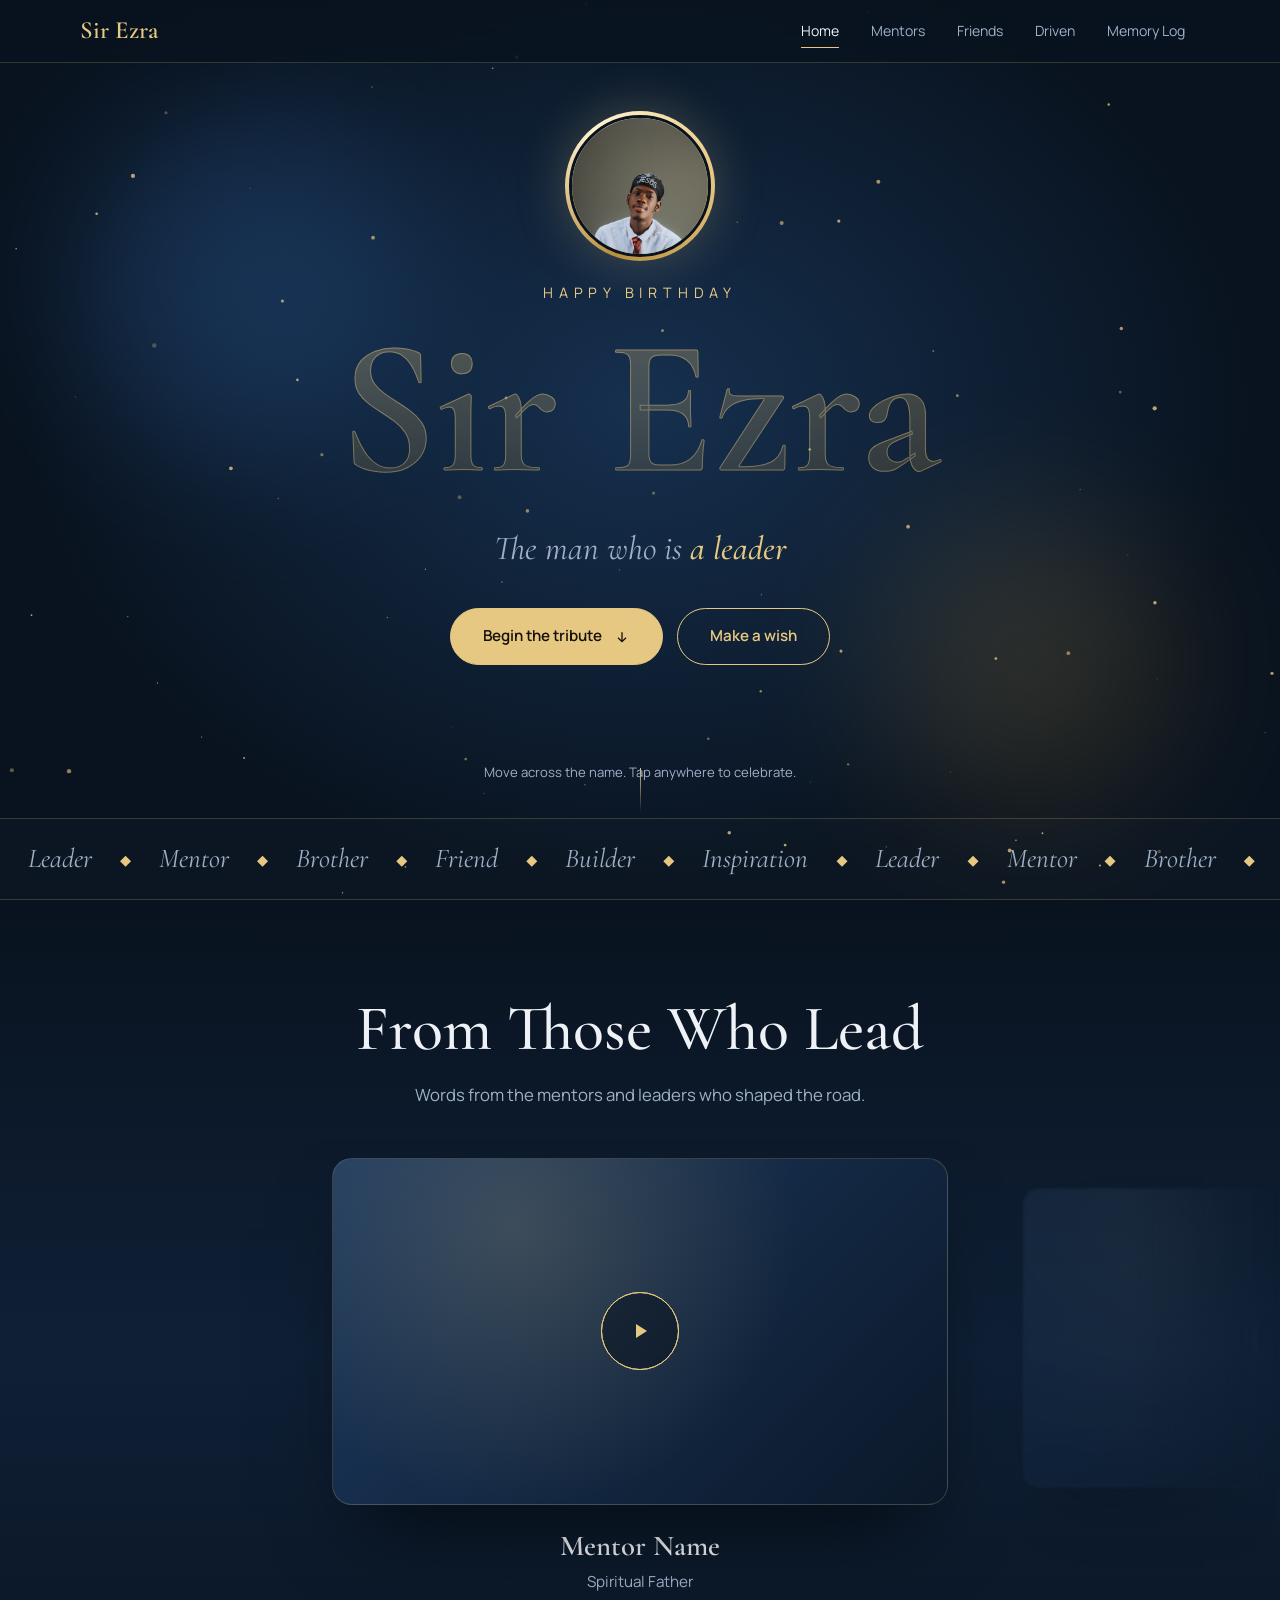
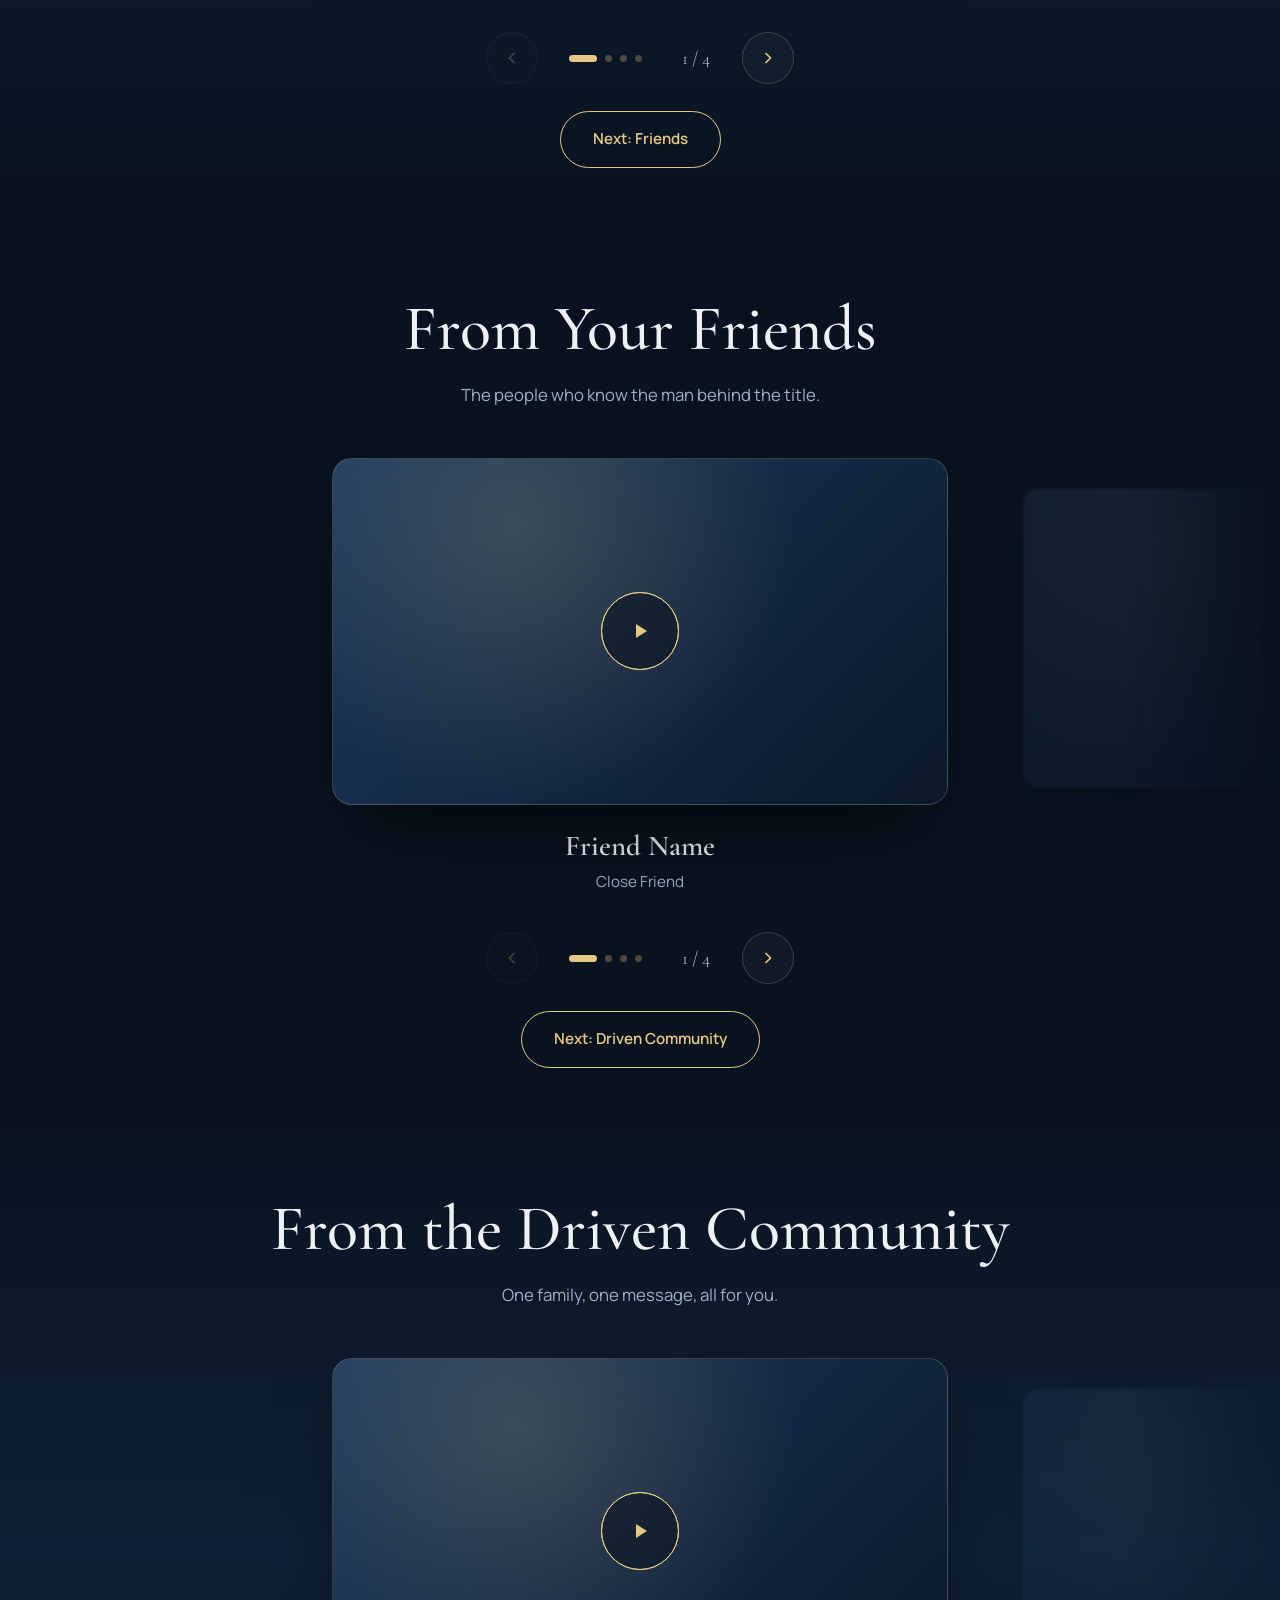
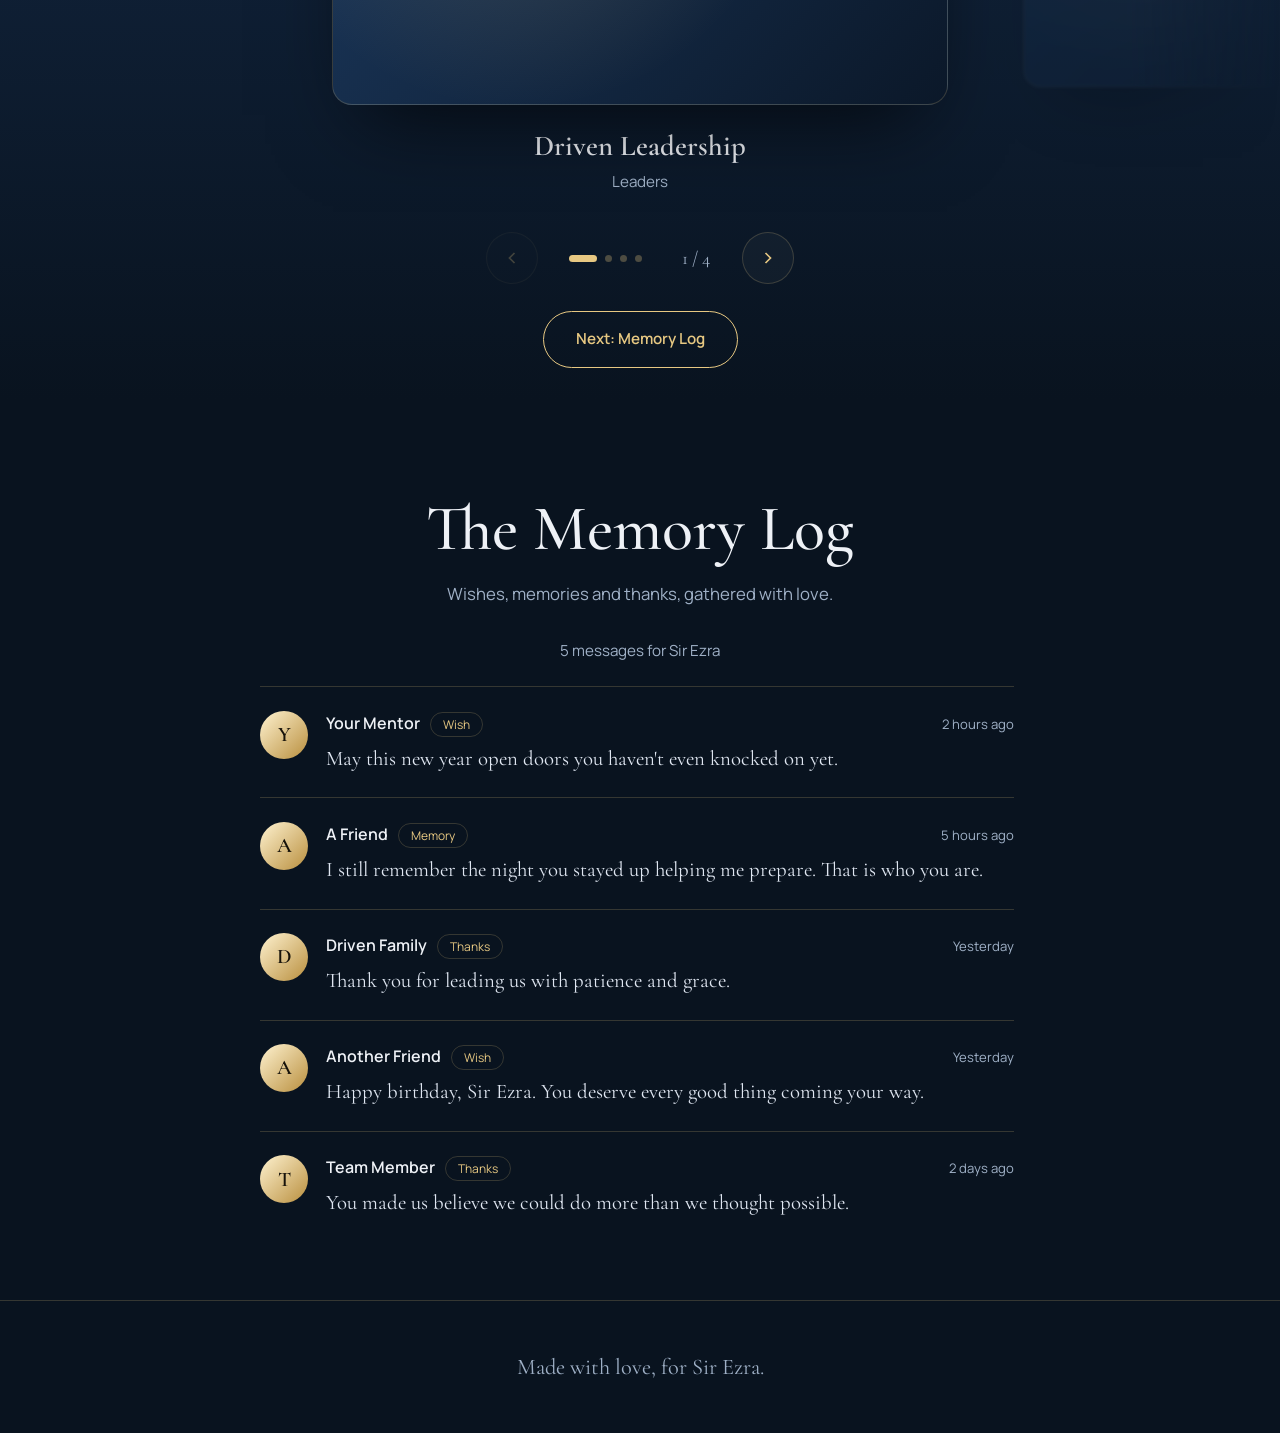
==== commit 486ed6e2: "Change media file paths to include 'Extras/' Updated file paths for images and videos to include 'Ex" ====
--- a/index.html
+++ b/index.html
@@ -208,7 +208,7 @@
 <script>
 /* ========= EDIT YOUR CONTENT HERE ========= */
 /* HIS PHOTO (circle on the landing page): a file next to this html e.g. "ezra.jpg", or an image link. "" shows the monogram */
-const PHOTO="HP.jpg";
+const PHOTO="Extras/HP.jpg";
 /* BIRTHDAY COUNTDOWN (optional): e.g. "2026-11-14T00:00:00". "" hides it */
 const BDAY="";
 /* words that rotate under his name, and the wishes shown by "Make a wish" */
@@ -216,9 +216,9 @@
 const WISHES=["May every door you open lead to a bigger room.","May your kindness come back to you multiplied.","May this year be as generous to you as you are to us.","May you always be surrounded by people who believe in you.","May the work of your hands outlive the year."];
 /* video: leave "" for placeholder, or use an .mp4 link, or a YouTube embed link e.g. https://www.youtube.com/embed/VIDEO_ID */
 const VIDEOS={
- mentors:[{name:"Mentor Name",role:"Spiritual Father",video:"mvid1.mp4"},{name:"Mentor Name",role:"Senior Leader",video:"mvid2.mp4"},{name:"Mentor Name",role:"Career Mentor",video:"mvid3.mp4"},{name:"Mentor Name",role:"Guest Tribute",video:"mvid4.mp4"}],
- friends:[{name:"Friend Name",role:"Close Friend",video:"fvid1.mp4"},{name:"Friend Name",role:"Brother",video:"fvid2.mp4"},{name:"Friend Name",role:"Friend since school",video:"fvid3.mp4"},{name:"Friend Name",role:"Partner in work",video:"fvid4.mp4"}],
- community:[{name:"Driven Leadership",role:"Leaders",video:"cvid1.mp4"},{name:"Driven Members",role:"The family",video:"cvid2.mp4"},{name:"Driven Youth",role:"Young voices",video:"cvid3.mp4"},{name:"Driven Community",role:"All together",video:"cvid4.mp3"}]};
+ mentors:[{name:"Mentor Name",role:"Spiritual Father",video:"Extras/mvid1.mp4"},{name:"Mentor Name",role:"Senior Leader",video:"Extras/mvid2.mp4"},{name:"Mentor Name",role:"Career Mentor",video:"Extras/mvid3.mp4"},{name:"Mentor Name",role:"Guest Tribute",video:"Extras/mvid4.mp4"}],
+ friends:[{name:"Friend Name",role:"Close Friend",video:"Extras/fvid1.mp4"},{name:"Friend Name",role:"Brother",video:"Extras/fvid2.mp4"},{name:"Friend Name",role:"Friend since school",video:"Extras/fvid3.mp4"},{name:"Friend Name",role:"Partner in work",video:"Extras/fvid4.mp4"}],
+ community:[{name:"Driven Leadership",role:"Leaders",video:"Extras/cvid1.mp4"},{name:"Driven Members",role:"The family",video:"Extras/cvid2.mp4"},{name:"Driven Youth",role:"Young voices",video:"Extras/cvid3.mp4"},{name:"Driven Community",role:"All together",video:"Extras/cvid4.mp3"}]};
 const WORDS=["Leader","Mentor","Brother","Friend","Builder","Inspiration"];
 const COMMENTS=[
  {name:"Your Mentor",tag:"Wish",time:"2 hours ago",msg:"May this new year open doors you haven't even knocked on yet."},
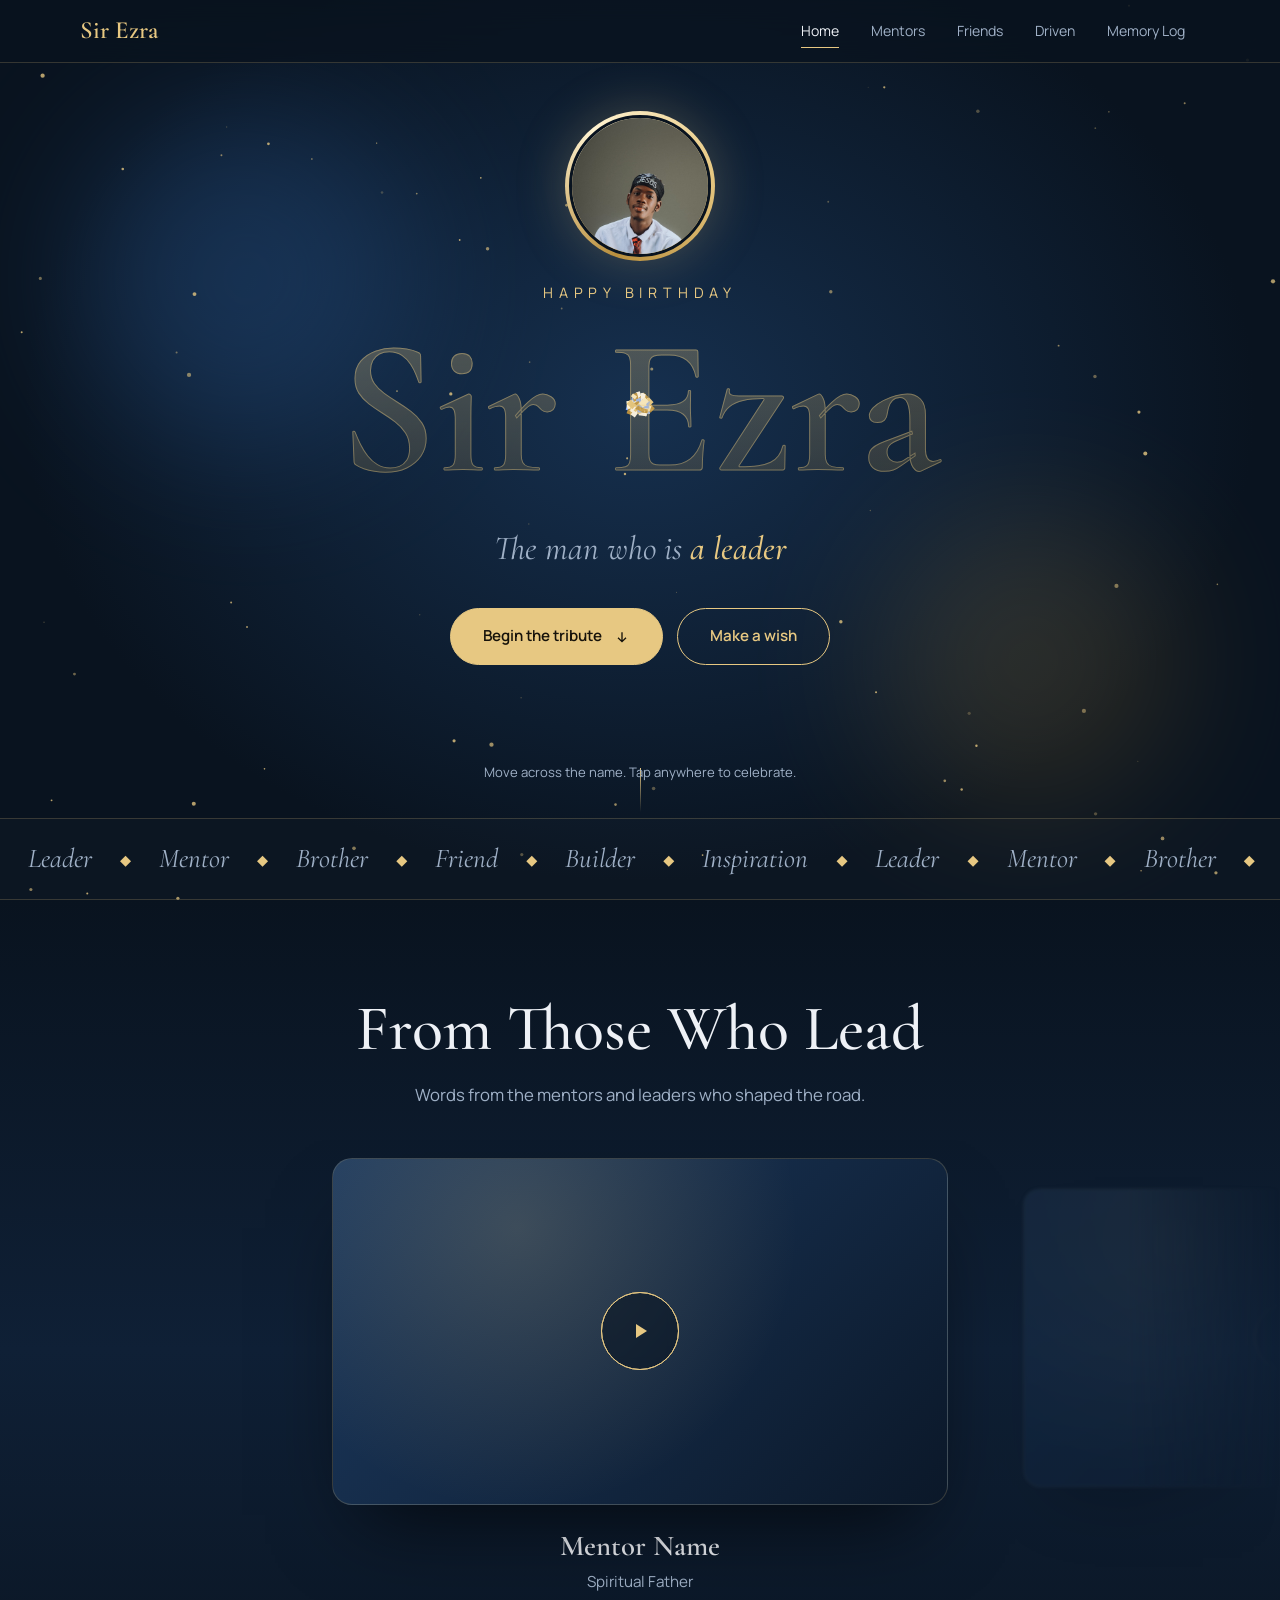
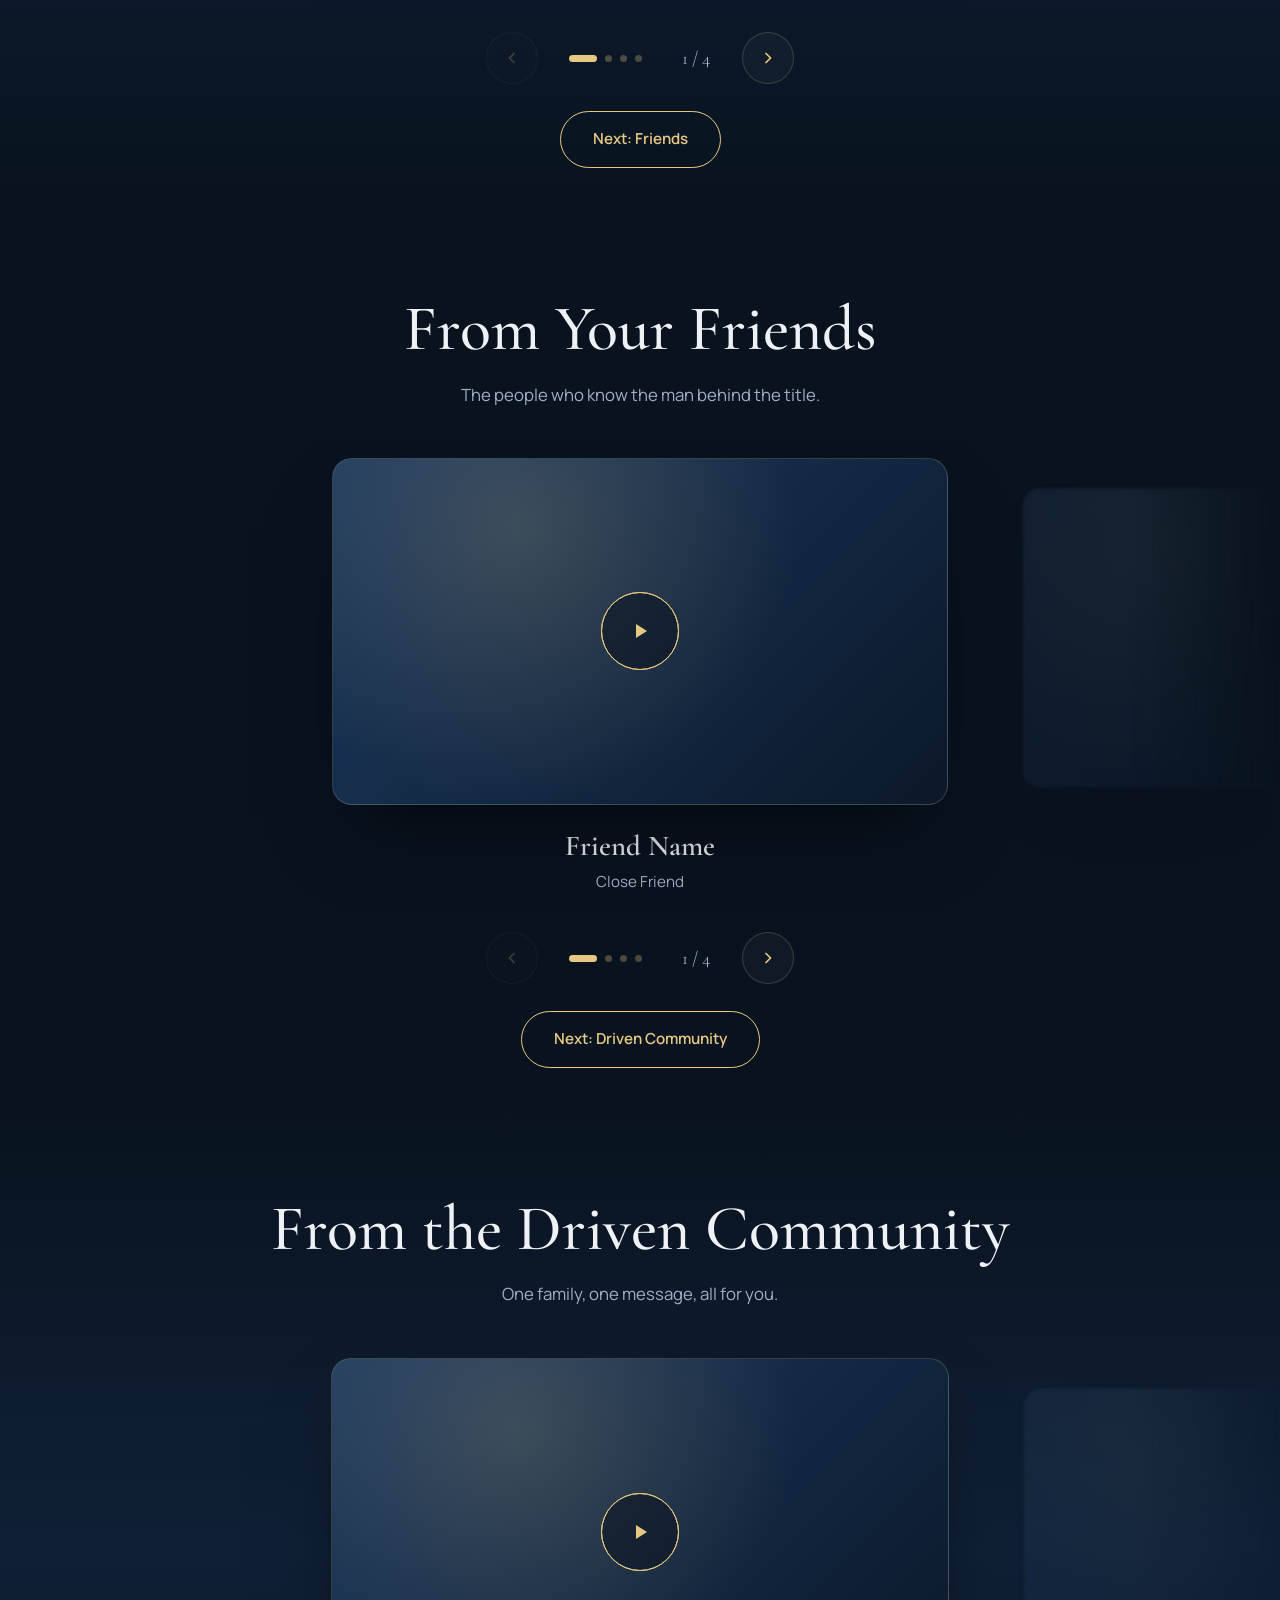
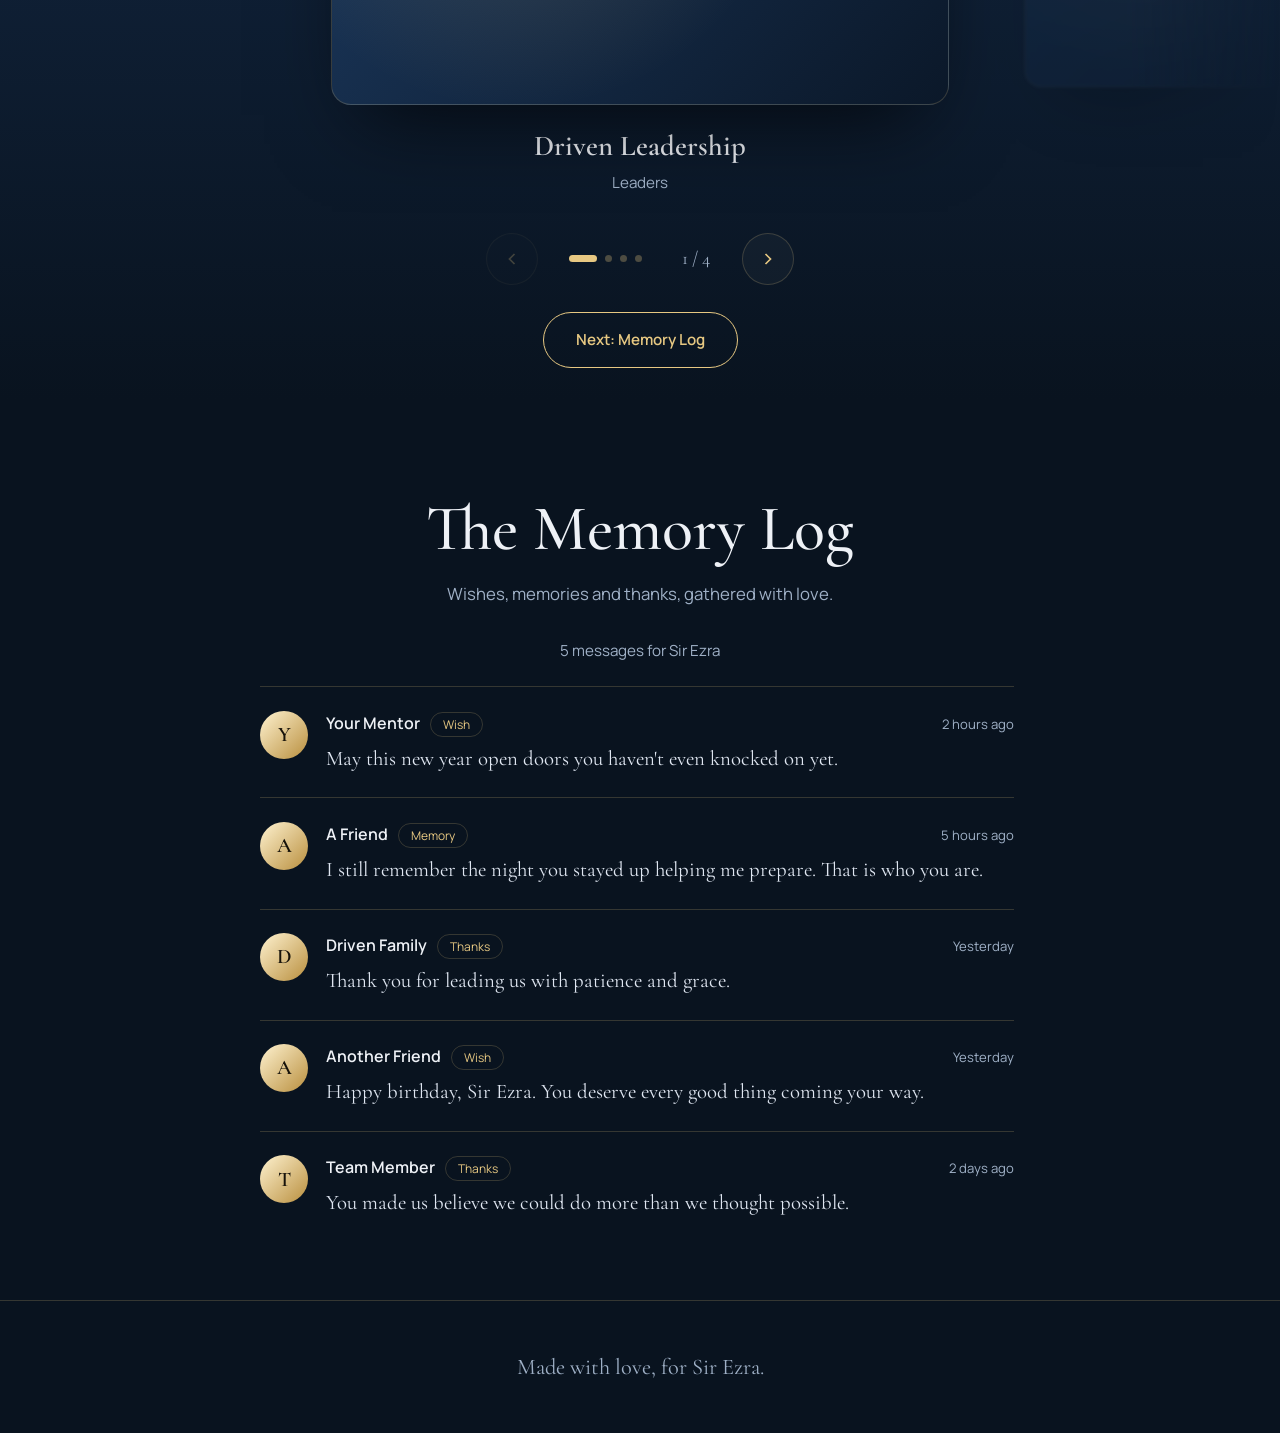
==== commit 8a5f6a0f: "Add files via upload" ====
--- a/index.html
+++ b/index.html
@@ -1,336 +1,1865 @@
 <!DOCTYPE html>
 <html lang="en">
+
 <head>
-<meta charset="utf-8">
-<meta name="viewport" content="width=device-width, initial-scale=1, viewport-fit=cover">
-<title>Sir Ezra · A Birthday Tribute</title>
-<link rel="preconnect" href="https://fonts.googleapis.com">
-<link href="https://fonts.googleapis.com/css2?family=Cormorant+Garamond:ital,wght@0,500;0,600;1,500&family=Manrope:wght@400;500;600&display=swap" rel="stylesheet">
-<style>
-:root{--bg:#09131f;--bg2:#0f2036;--line:rgba(231,200,130,.2);--gold:#e7c882;--gold2:#b98f3e;--text:#eef1f6;--muted:#9fb0c6;
---serif:"Cormorant Garamond",Georgia,serif;--sans:"Manrope",system-ui,sans-serif;--ease:cubic-bezier(.2,.75,.2,1);box-sizing:border-box;
-padding-top:env(safe-area-inset-top,0px);padding-bottom:env(safe-area-inset-bottom,0px)}
-*,*::before,*::after{box-sizing:inherit}
-html{scroll-behavior:smooth;scroll-padding-top:0;color-scheme:dark}
-body{margin:0;background:var(--bg);color:var(--text);font-family:var(--sans);line-height:1.6;-webkit-font-smoothing:antialiased;overflow-x:hidden}
-a{color:inherit;text-decoration:none}
-button{font:inherit;color:inherit}
-:focus-visible{outline:2px solid var(--gold);outline-offset:3px}
-.wrap{width:min(1120px,100% - 40px);margin-inline:auto}
-
-/* ambient */
-#bar{position:fixed;top:0;left:0;height:2px;width:100%;background:linear-gradient(90deg,var(--gold2),var(--gold),#fff3d1);transform-origin:0 50%;transform:scaleX(0);z-index:40}
-#glow{position:fixed;inset:0;pointer-events:none;z-index:1;background:radial-gradient(520px circle at var(--mx,50%) var(--my,50%),rgba(231,200,130,.09),transparent 60%)}
-.grain{position:fixed;inset:0;pointer-events:none;z-index:2;opacity:.05;background-image:url("data:image/svg+xml,%3Csvg xmlns='http://www.w3.org/2000/svg' width='160' height='160'%3E%3Cfilter id='n'%3E%3CfeTurbulence baseFrequency='.9' numOctaves='2'/%3E%3C/filter%3E%3Crect width='160' height='160' filter='url(%23n)'/%3E%3C/svg%3E")}
-
-/* nav */
-nav{position:fixed;top:0;left:0;right:0;z-index:30;padding-top:env(safe-area-inset-top,0px);background:rgba(9,19,31,.7);backdrop-filter:blur(16px);border-bottom:1px solid var(--line);transform:translateY(-100%);animation:drop 1s .3s var(--ease) forwards}
-nav .wrap{height:62px;display:flex;align-items:center;justify-content:space-between;gap:16px}
-.logo{font-family:var(--serif);font-size:1.55rem;font-weight:600;color:var(--gold);white-space:nowrap}
-.links{display:flex;gap:2px;overflow-x:auto;scrollbar-width:none}
-.links::-webkit-scrollbar{display:none}
-.links a{position:relative;padding:8px 15px;font-size:.88rem;color:var(--muted);white-space:nowrap;transition:color .3s}
-.links a::after{content:"";position:absolute;left:15px;right:15px;bottom:2px;height:1px;background:var(--gold);transform:scaleX(0);transition:transform .45s var(--ease)}
-.links a:hover,.links a.on{color:var(--text)}
-.links a.on::after{transform:scaleX(1)}
-@keyframes drop{to{transform:none}}
-
-/* sections */
-section{min-height:100vh;min-height:100svh;display:flex;flex-direction:column;justify-content:center;align-items:center;padding:calc(62px + env(safe-area-inset-top,0px) + clamp(12px,3.5svh,36px)) 0 clamp(14px,3.5svh,40px);position:relative;z-index:3}
-.head{text-align:center;width:min(820px,100% - 40px);margin:0 auto clamp(10px,3.5svh,40px);flex:none}
-h2{font-family:var(--serif);font-weight:500;font-size:max(1.8rem,min(clamp(2.5rem,5.5vw,4rem),7.5svh));line-height:1.1;margin:0 0 clamp(6px,1.5svh,12px)}
-.ln{display:block;overflow:hidden;padding-bottom:.08em}
-.ln>span{display:inline-block;transform:translateY(110%);transition:transform 1.1s var(--ease)}
-.in .ln>span{transform:none}
-.head p{color:var(--muted);margin:0;font-size:clamp(.92rem,2.2svh,1.05rem)}
-.alt{background:linear-gradient(180deg,var(--bg),var(--bg2) 50%,var(--bg))}
-.rv{opacity:0;transform:translateY(26px);filter:blur(6px);transition:opacity 1s var(--ease),transform 1s var(--ease),filter 1s var(--ease)}
-.rv.in{opacity:1;transform:none;filter:none}
-
-/* intro */
-body:not(.ready){overflow:hidden}
-#intro{position:fixed;inset:0;z-index:100;display:grid;place-items:center;pointer-events:none}
-#intro i{position:absolute;top:0;bottom:0;width:50.5%;background:var(--bg);transition:transform 1.4s var(--ease)}
-#intro .a{left:0}#intro .b{right:0}
-#intro.go .a{transform:translateX(-101%)}#intro.go .b{transform:translateX(101%)}
-.mono{position:relative;text-align:center;transition:opacity .5s,transform 1s var(--ease)}
-.mono svg{width:112px;height:auto;overflow:visible}
-.mono path,.mono circle{fill:none;stroke:var(--gold);stroke-width:1.4;stroke-dasharray:1;stroke-dashoffset:1;animation:draw 1.7s .1s var(--ease) forwards}
-.mono circle{animation-delay:.4s}
-.mono b{display:block;margin-top:22px;font-family:var(--serif);font-size:1.3rem;font-weight:500;color:var(--muted);letter-spacing:.2em}
-#intro.go .mono{opacity:0;transform:scale(1.35)}
-@keyframes draw{to{stroke-dashoffset:0}}
-
-/* hero */
-#home{text-align:center;overflow:hidden;justify-content:flex-start;padding-bottom:0;background:radial-gradient(ellipse at 50% 45%,#16304f 0%,var(--bg) 68%)}
-body:not(.ready) :is(.portrait,.kicker,.name span,.role,.cta,.hint,.chipd),body:not(.ready) nav{animation-play-state:paused}
-.orb{position:absolute;border-radius:50%;filter:blur(70px);opacity:.35;animation:float 14s ease-in-out infinite}
-.o1{width:340px;height:340px;background:#2a5a96;left:6%;top:12%}
-.o2{width:300px;height:300px;background:var(--gold2);right:8%;bottom:10%;animation-delay:-6s;opacity:.18}
-#fx{position:absolute;inset:0;width:100%;height:100%;pointer-events:none}
-.stage{position:relative;z-index:4;flex:1 1 auto;width:100%;display:flex;align-items:center;justify-content:center;padding-bottom:clamp(8px,2svh,20px)}
-.hero{position:relative;z-index:4;display:flex;flex-direction:column;align-items:center;width:min(1120px,100% - 40px)}
-.portrait{flex:none;width:clamp(84px,17svh,150px);aspect-ratio:1;border-radius:50%;padding:4px;margin:0 0 clamp(10px,2.4svh,20px);background:conic-gradient(from 200deg,var(--gold2),#fff3d1,var(--gold),var(--gold2));box-shadow:0 0 50px rgba(231,200,130,.25);opacity:0;animation:up 1s .05s forwards}
-.portrait>*{display:grid;place-items:center;width:100%;height:100%;border-radius:50%;object-fit:cover;border:3px solid var(--bg);background:linear-gradient(135deg,#1c3a60,#0b1829);font-family:var(--serif);font-size:clamp(2.4rem,7svh,4rem);color:var(--gold)}
-@media(max-height:620px){.portrait{display:none}}
-.chipd{margin:0 0 16px;padding:6px 18px;border:1px solid var(--line);border-radius:99px;font-size:.85rem;color:var(--gold);opacity:0;animation:up 1s .1s forwards}
-.kicker{font-size:.9rem;color:var(--gold);letter-spacing:.4em;margin:0 0 14px;opacity:0;animation:up 1s .2s forwards}
-.name{font-family:var(--serif);font-weight:600;font-size:max(3.2rem,min(clamp(4.6rem,17vw,12rem),22svh));line-height:.95;margin:0;display:flex;gap:.26em;flex-wrap:wrap;justify-content:center;cursor:crosshair}
-.name span{display:inline-block;opacity:0;transform:translateY(60px) rotateX(50deg);filter:blur(14px);animation:rise 1.5s var(--ease) forwards;
-background:radial-gradient(circle 190px at var(--sx,-999px) var(--sy,-999px),#fff8e4 0,var(--gold) 40%,rgba(231,200,130,0) 100%),linear-gradient(180deg,rgba(231,200,130,.3),rgba(185,143,62,.16));-webkit-background-clip:text;background-clip:text;color:transparent;-webkit-text-stroke:1px rgba(231,200,130,.4)}
-.name .w1{animation-delay:.25s}.name .w2{animation-delay:.5s}
-.role{margin:clamp(10px,2.6svh,22px) 0 0;font-family:var(--serif);font-style:italic;font-size:clamp(1.5rem,3.2vw,2.1rem);color:var(--muted);opacity:0;animation:up 1s .9s forwards}
-.role b{display:inline-block;min-width:5.6ch;text-align:left;font-weight:500;color:var(--gold)}
-.cta{display:flex;gap:14px;flex-wrap:wrap;justify-content:center;margin-top:clamp(14px,3.6svh,34px);opacity:0;animation:up 1s 1.1s forwards}
-.wish{min-height:2.6em;margin:clamp(8px,2.2svh,20px) 0 0;max-width:560px;font-family:var(--serif);font-size:clamp(1.1rem,2.6svh,1.35rem);line-height:1.3;color:#dfe6f1}
-.hint{margin:clamp(8px,2.4svh,26px) 0 0;font-size:.82rem;color:var(--muted);opacity:0;animation:up 1s 1.8s forwards}
-.btn{display:inline-flex;align-items:center;gap:12px;padding:clamp(11px,1.9svh,15px) 32px;border-radius:99px;border:1px solid var(--gold);background:var(--gold);color:#16120a;font-weight:600;font-size:.95rem;cursor:pointer;position:relative;overflow:hidden;transition:background .4s,color .4s,transform .3s var(--ease)}
-.btn::after{content:"";position:absolute;inset:0;background:linear-gradient(100deg,transparent 30%,rgba(255,255,255,.55) 50%,transparent 70%);transform:translateX(-120%);transition:transform .9s var(--ease)}
-.btn:hover::after{transform:translateX(120%)}
-.btn.ghost{background:transparent;color:var(--gold)}
-.btn.ghost:hover{background:var(--gold);color:#16120a}
-.btn svg{transition:transform .4s var(--ease)}.btn:hover svg{transform:translateY(3px)}
-.scroll{position:absolute;bottom:6px;left:50%;width:1px;height:44px;background:linear-gradient(var(--gold),transparent);animation:pulse 2.2s infinite}
-@media(max-height:760px){.scroll{display:none}}
-@keyframes rise{to{opacity:1;transform:none;filter:none}}
-@keyframes up{from{opacity:0;transform:translateY(18px)}to{opacity:1;transform:none}}
-@keyframes float{50%{transform:translate(30px,-40px)}}
-@keyframes pulse{50%{opacity:.2}}
-
-/* marquee */
-.marq{flex:none;width:100%;overflow:hidden;border-block:1px solid var(--line);padding:clamp(10px,2svh,18px) 0;background:rgba(255,255,255,.015);position:relative;z-index:4}
-.marq div{display:flex;width:max-content;animation:slide 32s linear infinite}
-.marq span{font-family:var(--serif);font-size:clamp(1.25rem,3.4svh,1.7rem);font-style:italic;color:var(--muted);padding:0 28px;white-space:nowrap}
-.marq i{color:var(--gold);font-style:normal;font-size:.9rem;align-self:center}
-@keyframes slide{to{transform:translateX(-50%)}}
-
-/* carousel */
-.car{width:100%;position:relative;--sw:min(760px,80vw)}
-.view{overflow:hidden;padding:clamp(6px,2svh,24px) 0;-webkit-mask:linear-gradient(90deg,transparent,#000 12%,#000 88%,transparent);mask:linear-gradient(90deg,transparent,#000 12%,#000 88%,transparent)}
-.track{display:flex;gap:32px;transition:transform .9s var(--ease);will-change:transform}
-.slide{flex:0 0 var(--sw);opacity:.3;transform:scale(.86);filter:blur(2px);transition:opacity .9s var(--ease),transform .9s var(--ease),filter .9s var(--ease);cursor:pointer}
-.slide.on{opacity:1;transform:none;filter:none;cursor:default}
-.frame{aspect-ratio:16/9;border-radius:20px;overflow:hidden;position:relative;border:1px solid var(--line);background:linear-gradient(135deg,#1c3a60,#0b1829);box-shadow:0 40px 80px -30px rgba(0,0,0,.7);transition:transform .3s}
-.frame::before{content:"";position:absolute;inset:0;background:radial-gradient(circle at 30% 20%,rgba(231,200,130,.18),transparent 55%)}
-.frame iframe,.frame video{position:absolute;inset:0;width:100%;height:100%;border:0;background:#000}
-.pb{position:absolute;inset:0;display:grid;place-items:center;border:0;background:none;cursor:pointer}
-.play{width:78px;height:78px;border-radius:50%;border:1px solid var(--gold);display:grid;place-items:center;color:var(--gold);background:rgba(9,19,31,.55);backdrop-filter:blur(6px);position:relative;transition:all .4s var(--ease)}
-.play::before{content:"";position:absolute;inset:-1px;border-radius:50%;border:1px solid var(--gold);animation:pr 2.4s infinite}
-@keyframes pr{from{transform:scale(1);opacity:.7}to{transform:scale(1.7);opacity:0}}
-.pb:hover .play{background:var(--gold);color:#16120a;transform:scale(1.1)}
-.soon{position:absolute;bottom:14px;right:18px;font-size:.78rem;color:var(--muted)}
-.cap{text-align:center;padding-top:clamp(8px,2svh,22px);opacity:0;transition:opacity .6s .3s}
-.slide.on .cap{opacity:1}
-.cap b{display:block;font-family:var(--serif);font-size:clamp(1.35rem,3.2svh,1.8rem);font-weight:600}
-.cap small{color:var(--muted);font-size:.95rem}
-.ctl{display:flex;align-items:center;justify-content:center;gap:22px;margin-top:clamp(8px,2.2svh,22px)}
-.arrow{width:52px;height:52px;border-radius:50%;border:1px solid var(--line);background:rgba(255,255,255,.03);color:var(--gold);cursor:pointer;display:grid;place-items:center;transition:all .35s var(--ease)}
-.arrow:hover:not(:disabled){background:var(--gold);color:#16120a;border-color:var(--gold);transform:scale(1.08)}
-.arrow:disabled{opacity:.25;cursor:default}
-.dots{display:flex;gap:8px;align-items:center;min-width:90px;justify-content:center}
-.dots button{width:7px;height:7px;border-radius:99px;border:0;padding:0;background:rgba(231,200,130,.3);cursor:pointer;transition:all .5s var(--ease)}
-.dots button.on{width:28px;background:var(--gold)}
-.cnt{font-family:var(--serif);font-size:1.15rem;color:var(--muted);min-width:48px;text-align:center}
-.next{margin-top:clamp(10px,3svh,34px);flex:none}
-
-/* comments */
-#memories{justify-content:flex-start;min-height:0;height:100vh;height:100svh}
-.feed{width:min(760px,100% - 40px);margin:0 auto;flex:1 1 0;min-height:140px;display:flex;flex-direction:column}
-#feed{flex:1 1 0;min-height:0;overflow-y:auto;padding:0 6px 28px 0;scrollbar-width:thin;scrollbar-color:rgba(231,200,130,.35) transparent;-webkit-mask:linear-gradient(#000 calc(100% - 28px),transparent);mask:linear-gradient(#000 calc(100% - 28px),transparent)}
-.stat{flex:none;text-align:center;color:var(--muted);margin:0 0 clamp(8px,2.5svh,30px);font-size:.95rem}
-.cm{display:flex;gap:18px;padding:clamp(14px,2.6svh,26px) 0;border-top:1px solid var(--line)}
-.av{flex:0 0 48px;height:48px;border-radius:50%;display:grid;place-items:center;font-family:var(--serif);font-size:1.3rem;font-weight:600;color:#16120a;background:linear-gradient(135deg,#fff3d1,var(--gold2))}
-.cm .bd{flex:1;min-width:0}
-.cm .top{display:flex;gap:10px;align-items:baseline;flex-wrap:wrap;margin-bottom:6px}
-.cm b{font-weight:600}
-.tag{font-size:.75rem;padding:2px 12px;border-radius:99px;border:1px solid var(--line);color:var(--gold)}
-.cm time{margin-left:auto;font-size:.82rem;color:var(--muted)}
-.cm p{margin:0;font-family:var(--serif);font-size:1.3rem;line-height:1.5;color:#dfe6f1}
-.cm.rv{transition-delay:calc(var(--i)*60ms)}
-footer{text-align:center;padding:48px 20px calc(48px + env(safe-area-inset-bottom,0px));color:var(--muted);border-top:1px solid var(--line);font-family:var(--serif);font-size:1.4rem;position:relative;z-index:3}
-
-@media(max-width:700px){.logo{display:none}nav .wrap{justify-content:center}.cm time{margin-left:0;width:100%}.car{--sw:min(760px,84vw)}.arrow{width:46px;height:46px}.play{width:64px;height:64px}}
-@media(max-height:560px){.head p{display:none}}
-@media(prefers-reduced-motion:reduce){*,*::before,*::after{animation-duration:.01s!important;animation-delay:0s!important;transition:none!important}html{scroll-behavior:auto}.rv,.ln>span{opacity:1;transform:none;filter:none}nav{transform:none}}
-</style>
+  <meta charset="utf-8">
+  <meta name="viewport" content="width=device-width, initial-scale=1, viewport-fit=cover">
+  <title>Sir Ezra · A Birthday Tribute</title>
+
+  <link rel="preconnect" href="https://fonts.googleapis.com">
+  <link href="https://fonts.googleapis.com/css2?family=Cormorant+Garamond:ital,wght@0,500;0,600;1,500&family=Manrope:wght@400;500;600&display=swap" rel="stylesheet">
+
+  <style>
+    /* =========================================================
+       Base / Reset
+       ========================================================= */
+    :root {
+      --bg: #09131f;
+      --bg2: #0f2036;
+      --line: rgba(231, 200, 130, 0.2);
+      --gold: #e7c882;
+      --gold2: #b98f3e;
+      --text: #eef1f6;
+      --muted: #9fb0c6;
+      --serif: "Cormorant Garamond", Georgia, serif;
+      --sans: "Manrope", system-ui, sans-serif;
+      --ease: cubic-bezier(0.2, 0.75, 0.2, 1);
+
+      box-sizing: border-box;
+      padding-top: env(safe-area-inset-top, 0px);
+      padding-bottom: env(safe-area-inset-bottom, 0px);
+    }
+
+    *,
+    *::before,
+    *::after {
+      box-sizing: inherit;
+    }
+
+    html {
+      scroll-behavior: smooth;
+      scroll-padding-top: 0;
+      color-scheme: dark;
+    }
+
+    body {
+      margin: 0;
+      background: var(--bg);
+      color: var(--text);
+      font-family: var(--sans);
+      line-height: 1.6;
+      -webkit-font-smoothing: antialiased;
+      overflow-x: hidden;
+    }
+
+    a {
+      color: inherit;
+      text-decoration: none;
+    }
+
+    button {
+      font: inherit;
+      color: inherit;
+    }
+
+    :focus-visible {
+      outline: 2px solid var(--gold);
+      outline-offset: 3px;
+    }
+
+    .wrap {
+      width: min(1120px, 100% - 40px);
+      margin-inline: auto;
+    }
+
+
+    /* =========================================================
+       Ambient effects (progress bar, cursor glow, film grain)
+       ========================================================= */
+    #bar {
+      position: fixed;
+      top: 0;
+      left: 0;
+      height: 2px;
+      width: 100%;
+      background: linear-gradient(90deg, var(--gold2), var(--gold), #fff3d1);
+      transform-origin: 0 50%;
+      transform: scaleX(0);
+      z-index: 40;
+    }
+
+    #glow {
+      position: fixed;
+      inset: 0;
+      pointer-events: none;
+      z-index: 1;
+      background: radial-gradient(520px circle at var(--mx, 50%) var(--my, 50%), rgba(231, 200, 130, 0.09), transparent 60%);
+    }
+
+    .grain {
+      position: fixed;
+      inset: 0;
+      pointer-events: none;
+      z-index: 2;
+      opacity: 0.05;
+      background-image: url("data:image/svg+xml,%3Csvg xmlns='http://www.w3.org/2000/svg' width='160' height='160'%3E%3Cfilter id='n'%3E%3CfeTurbulence baseFrequency='.9' numOctaves='2'/%3E%3C/filter%3E%3Crect width='160' height='160' filter='url(%23n)'/%3E%3C/svg%3E");
+    }
+
+
+    /* =========================================================
+       Navigation
+       ========================================================= */
+    nav {
+      position: fixed;
+      top: 0;
+      left: 0;
+      right: 0;
+      z-index: 30;
+      padding-top: env(safe-area-inset-top, 0px);
+      background: rgba(9, 19, 31, 0.7);
+      backdrop-filter: blur(16px);
+      border-bottom: 1px solid var(--line);
+      transform: translateY(-100%);
+      animation: drop 1s 0.3s var(--ease) forwards;
+    }
+
+    nav .wrap {
+      height: 62px;
+      display: flex;
+      align-items: center;
+      justify-content: space-between;
+      gap: 16px;
+    }
+
+    .logo {
+      font-family: var(--serif);
+      font-size: 1.55rem;
+      font-weight: 600;
+      color: var(--gold);
+      white-space: nowrap;
+    }
+
+    .links {
+      display: flex;
+      gap: 2px;
+      overflow-x: auto;
+      scrollbar-width: none;
+    }
+
+    .links::-webkit-scrollbar {
+      display: none;
+    }
+
+    .links a {
+      position: relative;
+      padding: 8px 15px;
+      font-size: 0.88rem;
+      color: var(--muted);
+      white-space: nowrap;
+      transition: color 0.3s;
+    }
+
+    .links a::after {
+      content: "";
+      position: absolute;
+      left: 15px;
+      right: 15px;
+      bottom: 2px;
+      height: 1px;
+      background: var(--gold);
+      transform: scaleX(0);
+      transition: transform 0.45s var(--ease);
+    }
+
+    .links a:hover,
+    .links a.on {
+      color: var(--text);
+    }
+
+    .links a.on::after {
+      transform: scaleX(1);
+    }
+
+    @keyframes drop {
+      to {
+        transform: none;
+      }
+    }
+
+
+    /* =========================================================
+       Sections (shared layout)
+       ========================================================= */
+    section {
+      min-height: 100vh;
+      min-height: 100svh;
+      display: flex;
+      flex-direction: column;
+      justify-content: center;
+      align-items: center;
+      padding: calc(62px + env(safe-area-inset-top, 0px) + clamp(12px, 3.5svh, 36px)) 0 clamp(14px, 3.5svh, 40px);
+      position: relative;
+      z-index: 3;
+    }
+
+    .head {
+      text-align: center;
+      width: min(820px, 100% - 40px);
+      margin: 0 auto clamp(10px, 3.5svh, 40px);
+      flex: none;
+    }
+
+    h2 {
+      font-family: var(--serif);
+      font-weight: 500;
+      font-size: max(1.8rem, min(clamp(2.5rem, 5.5vw, 4rem), 7.5svh));
+      line-height: 1.1;
+      margin: 0 0 clamp(6px, 1.5svh, 12px);
+    }
+
+    .ln {
+      display: block;
+      overflow: hidden;
+      padding-bottom: 0.08em;
+    }
+
+    .ln > span {
+      display: inline-block;
+      transform: translateY(110%);
+      transition: transform 1.1s var(--ease);
+    }
+
+    .in .ln > span {
+      transform: none;
+    }
+
+    .head p {
+      color: var(--muted);
+      margin: 0;
+      font-size: clamp(0.92rem, 2.2svh, 1.05rem);
+    }
+
+    .alt {
+      background: linear-gradient(180deg, var(--bg), var(--bg2) 50%, var(--bg));
+    }
+
+    /* Scroll-reveal helper */
+    .rv {
+      opacity: 0;
+      transform: translateY(26px);
+      filter: blur(6px);
+      transition:
+        opacity 1s var(--ease),
+        transform 1s var(--ease),
+        filter 1s var(--ease);
+    }
+
+    .rv.in {
+      opacity: 1;
+      transform: none;
+      filter: none;
+    }
+
+
+    /* =========================================================
+       Intro (loading curtain)
+       ========================================================= */
+    body:not(.ready) {
+      overflow: hidden;
+    }
+
+    #intro {
+      position: fixed;
+      inset: 0;
+      z-index: 100;
+      display: grid;
+      place-items: center;
+      pointer-events: none;
+    }
+
+    #intro i {
+      position: absolute;
+      top: 0;
+      bottom: 0;
+      width: 50.5%;
+      background: var(--bg);
+      transition: transform 1.4s var(--ease);
+    }
+
+    #intro .a {
+      left: 0;
+    }
+
+    #intro .b {
+      right: 0;
+    }
+
+    #intro.go .a {
+      transform: translateX(-101%);
+    }
+
+    #intro.go .b {
+      transform: translateX(101%);
+    }
+
+    .mono {
+      position: relative;
+      text-align: center;
+      transition:
+        opacity 0.5s,
+        transform 1s var(--ease);
+    }
+
+    .mono svg {
+      width: 112px;
+      height: auto;
+      overflow: visible;
+    }
+
+    .mono path,
+    .mono circle {
+      fill: none;
+      stroke: var(--gold);
+      stroke-width: 1.4;
+      stroke-dasharray: 1;
+      stroke-dashoffset: 1;
+      animation: draw 1.7s 0.1s var(--ease) forwards;
+    }
+
+    .mono circle {
+      animation-delay: 0.4s;
+    }
+
+    .mono b {
+      display: block;
+      margin-top: 22px;
+      font-family: var(--serif);
+      font-size: 1.3rem;
+      font-weight: 500;
+      color: var(--muted);
+      letter-spacing: 0.2em;
+    }
+
+    #intro.go .mono {
+      opacity: 0;
+      transform: scale(1.35);
+    }
+
+    @keyframes draw {
+      to {
+        stroke-dashoffset: 0;
+      }
+    }
+
+
+    /* =========================================================
+       Hero
+       ========================================================= */
+    #home {
+      text-align: center;
+      overflow: hidden;
+      justify-content: flex-start;
+      padding-bottom: 0;
+      background: radial-gradient(ellipse at 50% 45%, #16304f 0%, var(--bg) 68%);
+    }
+
+    /* Hold hero animations until the intro has finished */
+    body:not(.ready) :is(.portrait, .kicker, .name span, .role, .cta, .hint, .chipd),
+    body:not(.ready) nav {
+      animation-play-state: paused;
+    }
+
+    /* Background orbs and particle canvas */
+    .orb {
+      position: absolute;
+      border-radius: 50%;
+      filter: blur(70px);
+      opacity: 0.35;
+      animation: float 14s ease-in-out infinite;
+    }
+
+    .o1 {
+      width: 340px;
+      height: 340px;
+      background: #2a5a96;
+      left: 6%;
+      top: 12%;
+    }
+
+    .o2 {
+      width: 300px;
+      height: 300px;
+      background: var(--gold2);
+      right: 8%;
+      bottom: 10%;
+      animation-delay: -6s;
+      opacity: 0.18;
+    }
+
+    #fx {
+      position: absolute;
+      inset: 0;
+      width: 100%;
+      height: 100%;
+      pointer-events: none;
+    }
+
+    /* Layout */
+    .stage {
+      position: relative;
+      z-index: 4;
+      flex: 1 1 auto;
+      width: 100%;
+      display: flex;
+      align-items: center;
+      justify-content: center;
+      padding-bottom: clamp(8px, 2svh, 20px);
+    }
+
+    .hero {
+      position: relative;
+      z-index: 4;
+      display: flex;
+      flex-direction: column;
+      align-items: center;
+      width: min(1120px, 100% - 40px);
+    }
+
+    /* Portrait */
+    .portrait {
+      flex: none;
+      width: clamp(84px, 17svh, 150px);
+      aspect-ratio: 1;
+      border-radius: 50%;
+      padding: 4px;
+      margin: 0 0 clamp(10px, 2.4svh, 20px);
+      background: conic-gradient(from 200deg, var(--gold2), #fff3d1, var(--gold), var(--gold2));
+      box-shadow: 0 0 50px rgba(231, 200, 130, 0.25);
+      opacity: 0;
+      animation: up 1s 0.05s forwards;
+    }
+
+    .portrait > * {
+      display: grid;
+      place-items: center;
+      width: 100%;
+      height: 100%;
+      border-radius: 50%;
+      object-fit: cover;
+      border: 3px solid var(--bg);
+      background: linear-gradient(135deg, #1c3a60, #0b1829);
+      font-family: var(--serif);
+      font-size: clamp(2.4rem, 7svh, 4rem);
+      color: var(--gold);
+    }
+
+    @media (max-height: 620px) {
+      .portrait {
+        display: none;
+      }
+    }
+
+    /* Countdown chip, kicker and name */
+    .chipd {
+      margin: 0 0 16px;
+      padding: 6px 18px;
+      border: 1px solid var(--line);
+      border-radius: 99px;
+      font-size: 0.85rem;
+      color: var(--gold);
+      opacity: 0;
+      animation: up 1s 0.1s forwards;
+    }
+
+    .kicker {
+      font-size: 0.9rem;
+      color: var(--gold);
+      letter-spacing: 0.4em;
+      margin: 0 0 14px;
+      opacity: 0;
+      animation: up 1s 0.2s forwards;
+    }
+
+    .name {
+      font-family: var(--serif);
+      font-weight: 600;
+      font-size: max(3.2rem, min(clamp(4.6rem, 17vw, 12rem), 22svh));
+      line-height: 0.95;
+      margin: 0;
+      display: flex;
+      gap: 0.26em;
+      flex-wrap: wrap;
+      justify-content: center;
+      cursor: crosshair;
+    }
+
+    .name span {
+      display: inline-block;
+      opacity: 0;
+      transform: translateY(60px) rotateX(50deg);
+      filter: blur(14px);
+      animation: rise 1.5s var(--ease) forwards;
+      background:
+        radial-gradient(circle 190px at var(--sx, -999px) var(--sy, -999px), #fff8e4 0, var(--gold) 40%, rgba(231, 200, 130, 0) 100%),
+        linear-gradient(180deg, rgba(231, 200, 130, 0.3), rgba(185, 143, 62, 0.16));
+      -webkit-background-clip: text;
+      background-clip: text;
+      color: transparent;
+      -webkit-text-stroke: 1px rgba(231, 200, 130, 0.4);
+    }
+
+    .name .w1 {
+      animation-delay: 0.25s;
+    }
+
+    .name .w2 {
+      animation-delay: 0.5s;
+    }
+
+    /* Rotating role, buttons, wish and hint */
+    .role {
+      margin: clamp(10px, 2.6svh, 22px) 0 0;
+      font-family: var(--serif);
+      font-style: italic;
+      font-size: clamp(1.5rem, 3.2vw, 2.1rem);
+      color: var(--muted);
+      opacity: 0;
+      animation: up 1s 0.9s forwards;
+    }
+
+    .role b {
+      display: inline-block;
+      min-width: 5.6ch;
+      text-align: left;
+      font-weight: 500;
+      color: var(--gold);
+    }
+
+    .cta {
+      display: flex;
+      gap: 14px;
+      flex-wrap: wrap;
+      justify-content: center;
+      margin-top: clamp(14px, 3.6svh, 34px);
+      opacity: 0;
+      animation: up 1s 1.1s forwards;
+    }
+
+    .wish {
+      min-height: 2.6em;
+      margin: clamp(8px, 2.2svh, 20px) 0 0;
+      max-width: 560px;
+      font-family: var(--serif);
+      font-size: clamp(1.1rem, 2.6svh, 1.35rem);
+      line-height: 1.3;
+      color: #dfe6f1;
+    }
+
+    .hint {
+      margin: clamp(8px, 2.4svh, 26px) 0 0;
+      font-size: 0.82rem;
+      color: var(--muted);
+      opacity: 0;
+      animation: up 1s 1.8s forwards;
+    }
+
+    /* Buttons */
+    .btn {
+      display: inline-flex;
+      align-items: center;
+      gap: 12px;
+      padding: clamp(11px, 1.9svh, 15px) 32px;
+      border-radius: 99px;
+      border: 1px solid var(--gold);
+      background: var(--gold);
+      color: #16120a;
+      font-weight: 600;
+      font-size: 0.95rem;
+      cursor: pointer;
+      position: relative;
+      overflow: hidden;
+      transition:
+        background 0.4s,
+        color 0.4s,
+        transform 0.3s var(--ease);
+    }
+
+    .btn::after {
+      content: "";
+      position: absolute;
+      inset: 0;
+      background: linear-gradient(100deg, transparent 30%, rgba(255, 255, 255, 0.55) 50%, transparent 70%);
+      transform: translateX(-120%);
+      transition: transform 0.9s var(--ease);
+    }
+
+    .btn:hover::after {
+      transform: translateX(120%);
+    }
+
+    .btn.ghost {
+      background: transparent;
+      color: var(--gold);
+    }
+
+    .btn.ghost:hover {
+      background: var(--gold);
+      color: #16120a;
+    }
+
+    .btn svg {
+      transition: transform 0.4s var(--ease);
+    }
+
+    .btn:hover svg {
+      transform: translateY(3px);
+    }
+
+    /* Scroll indicator */
+    .scroll {
+      position: absolute;
+      bottom: 6px;
+      left: 50%;
+      width: 1px;
+      height: 44px;
+      background: linear-gradient(var(--gold), transparent);
+      animation: pulse 2.2s infinite;
+    }
+
+    @media (max-height: 760px) {
+      .scroll {
+        display: none;
+      }
+    }
+
+    /* Hero keyframes */
+    @keyframes rise {
+      to {
+        opacity: 1;
+        transform: none;
+        filter: none;
+      }
+    }
+
+    @keyframes up {
+      from {
+        opacity: 0;
+        transform: translateY(18px);
+      }
+
+      to {
+        opacity: 1;
+        transform: none;
+      }
+    }
+
+    @keyframes float {
+      50% {
+        transform: translate(30px, -40px);
+      }
+    }
+
+    @keyframes pulse {
+      50% {
+        opacity: 0.2;
+      }
+    }
+
+
+    /* =========================================================
+       Marquee
+       ========================================================= */
+    .marq {
+      flex: none;
+      width: 100%;
+      overflow: hidden;
+      border-block: 1px solid var(--line);
+      padding: clamp(10px, 2svh, 18px) 0;
+      background: rgba(255, 255, 255, 0.015);
+      position: relative;
+      z-index: 4;
+    }
+
+    .marq div {
+      display: flex;
+      width: max-content;
+      animation: slide 32s linear infinite;
+    }
+
+    .marq span {
+      font-family: var(--serif);
+      font-size: clamp(1.25rem, 3.4svh, 1.7rem);
+      font-style: italic;
+      color: var(--muted);
+      padding: 0 28px;
+      white-space: nowrap;
+    }
+
+    .marq i {
+      color: var(--gold);
+      font-style: normal;
+      font-size: 0.9rem;
+      align-self: center;
+    }
+
+    @keyframes slide {
+      to {
+        transform: translateX(-50%);
+      }
+    }
+
+
+    /* =========================================================
+       Video carousel
+       ========================================================= */
+    .car {
+      width: 100%;
+      position: relative;
+      --sw: min(760px, 80vw);
+    }
+
+    .view {
+      overflow: hidden;
+      padding: clamp(6px, 2svh, 24px) 0;
+      -webkit-mask: linear-gradient(90deg, transparent, #000 12%, #000 88%, transparent);
+      mask: linear-gradient(90deg, transparent, #000 12%, #000 88%, transparent);
+    }
+
+    .track {
+      display: flex;
+      gap: 32px;
+      transition: transform 0.9s var(--ease);
+      will-change: transform;
+    }
+
+    /* Slides */
+    .slide {
+      flex: 0 0 var(--sw);
+      opacity: 0.3;
+      transform: scale(0.86);
+      filter: blur(2px);
+      transition:
+        opacity 0.9s var(--ease),
+        transform 0.9s var(--ease),
+        filter 0.9s var(--ease);
+      cursor: pointer;
+    }
+
+    .slide.on {
+      opacity: 1;
+      transform: none;
+      filter: none;
+      cursor: default;
+    }
+
+    .frame {
+      aspect-ratio: 16 / 9;
+      border-radius: 20px;
+      overflow: hidden;
+      position: relative;
+      border: 1px solid var(--line);
+      background: linear-gradient(135deg, #1c3a60, #0b1829);
+      box-shadow: 0 40px 80px -30px rgba(0, 0, 0, 0.7);
+      transition: transform 0.3s;
+    }
+
+    .frame::before {
+      content: "";
+      position: absolute;
+      inset: 0;
+      background: radial-gradient(circle at 30% 20%, rgba(231, 200, 130, 0.18), transparent 55%);
+    }
+
+    .frame iframe,
+    .frame video {
+      position: absolute;
+      inset: 0;
+      width: 100%;
+      height: 100%;
+      border: 0;
+      background: #000;
+    }
+
+    /* Play button */
+    .pb {
+      position: absolute;
+      inset: 0;
+      display: grid;
+      place-items: center;
+      border: 0;
+      background: none;
+      cursor: pointer;
+    }
+
+    .play {
+      width: 78px;
+      height: 78px;
+      border-radius: 50%;
+      border: 1px solid var(--gold);
+      display: grid;
+      place-items: center;
+      color: var(--gold);
+      background: rgba(9, 19, 31, 0.55);
+      backdrop-filter: blur(6px);
+      position: relative;
+      transition: all 0.4s var(--ease);
+    }
+
+    .play::before {
+      content: "";
+      position: absolute;
+      inset: -1px;
+      border-radius: 50%;
+      border: 1px solid var(--gold);
+      animation: pr 2.4s infinite;
+    }
+
+    .pb:hover .play {
+      background: var(--gold);
+      color: #16120a;
+      transform: scale(1.1);
+    }
+
+    @keyframes pr {
+      from {
+        transform: scale(1);
+        opacity: 0.7;
+      }
+
+      to {
+        transform: scale(1.7);
+        opacity: 0;
+      }
+    }
+
+    .soon {
+      position: absolute;
+      bottom: 14px;
+      right: 18px;
+      font-size: 0.78rem;
+      color: var(--muted);
+    }
+
+    /* Captions */
+    .cap {
+      text-align: center;
+      padding-top: clamp(8px, 2svh, 22px);
+      opacity: 0;
+      transition: opacity 0.6s 0.3s;
+    }
+
+    .slide.on .cap {
+      opacity: 1;
+    }
+
+    .cap b {
+      display: block;
+      font-family: var(--serif);
+      font-size: clamp(1.35rem, 3.2svh, 1.8rem);
+      font-weight: 600;
+    }
+
+    .cap small {
+      color: var(--muted);
+      font-size: 0.95rem;
+    }
+
+    /* Controls */
+    .ctl {
+      display: flex;
+      align-items: center;
+      justify-content: center;
+      gap: 22px;
+      margin-top: clamp(8px, 2.2svh, 22px);
+    }
+
+    .arrow {
+      width: 52px;
+      height: 52px;
+      border-radius: 50%;
+      border: 1px solid var(--line);
+      background: rgba(255, 255, 255, 0.03);
+      color: var(--gold);
+      cursor: pointer;
+      display: grid;
+      place-items: center;
+      transition: all 0.35s var(--ease);
+    }
+
+    .arrow:hover:not(:disabled) {
+      background: var(--gold);
+      color: #16120a;
+      border-color: var(--gold);
+      transform: scale(1.08);
+    }
+
+    .arrow:disabled {
+      opacity: 0.25;
+      cursor: default;
+    }
+
+    .dots {
+      display: flex;
+      gap: 8px;
+      align-items: center;
+      min-width: 90px;
+      justify-content: center;
+    }
+
+    .dots button {
+      width: 7px;
+      height: 7px;
+      border-radius: 99px;
+      border: 0;
+      padding: 0;
+      background: rgba(231, 200, 130, 0.3);
+      cursor: pointer;
+      transition: all 0.5s var(--ease);
+    }
+
+    .dots button.on {
+      width: 28px;
+      background: var(--gold);
+    }
+
+    .cnt {
+      font-family: var(--serif);
+      font-size: 1.15rem;
+      color: var(--muted);
+      min-width: 48px;
+      text-align: center;
+    }
+
+    .next {
+      margin-top: clamp(10px, 3svh, 34px);
+      flex: none;
+    }
+
+
+    /* =========================================================
+       Comments / Memory log
+       ========================================================= */
+    #memories {
+      justify-content: flex-start;
+      min-height: 0;
+      height: 100vh;
+      height: 100svh;
+    }
+
+    .feed {
+      width: min(760px, 100% - 40px);
+      margin: 0 auto;
+      flex: 1 1 0;
+      min-height: 140px;
+      display: flex;
+      flex-direction: column;
+    }
+
+    #feed {
+      flex: 1 1 0;
+      min-height: 0;
+      overflow-y: auto;
+      padding: 0 6px 28px 0;
+      scrollbar-width: thin;
+      scrollbar-color: rgba(231, 200, 130, 0.35) transparent;
+      -webkit-mask: linear-gradient(#000 calc(100% - 28px), transparent);
+      mask: linear-gradient(#000 calc(100% - 28px), transparent);
+    }
+
+    .stat {
+      flex: none;
+      text-align: center;
+      color: var(--muted);
+      margin: 0 0 clamp(8px, 2.5svh, 30px);
+      font-size: 0.95rem;
+    }
+
+    .cm {
+      display: flex;
+      gap: 18px;
+      padding: clamp(14px, 2.6svh, 26px) 0;
+      border-top: 1px solid var(--line);
+    }
+
+    .av {
+      flex: 0 0 48px;
+      height: 48px;
+      border-radius: 50%;
+      display: grid;
+      place-items: center;
+      font-family: var(--serif);
+      font-size: 1.3rem;
+      font-weight: 600;
+      color: #16120a;
+      background: linear-gradient(135deg, #fff3d1, var(--gold2));
+    }
+
+    .cm .bd {
+      flex: 1;
+      min-width: 0;
+    }
+
+    .cm .top {
+      display: flex;
+      gap: 10px;
+      align-items: baseline;
+      flex-wrap: wrap;
+      margin-bottom: 6px;
+    }
+
+    .cm b {
+      font-weight: 600;
+    }
+
+    .tag {
+      font-size: 0.75rem;
+      padding: 2px 12px;
+      border-radius: 99px;
+      border: 1px solid var(--line);
+      color: var(--gold);
+    }
+
+    .cm time {
+      margin-left: auto;
+      font-size: 0.82rem;
+      color: var(--muted);
+    }
+
+    .cm p {
+      margin: 0;
+      font-family: var(--serif);
+      font-size: 1.3rem;
+      line-height: 1.5;
+      color: #dfe6f1;
+    }
+
+    .cm.rv {
+      transition-delay: calc(var(--i) * 60ms);
+    }
+
+
+    /* =========================================================
+       Footer
+       ========================================================= */
+    footer {
+      text-align: center;
+      padding: 48px 20px calc(48px + env(safe-area-inset-bottom, 0px));
+      color: var(--muted);
+      border-top: 1px solid var(--line);
+      font-family: var(--serif);
+      font-size: 1.4rem;
+      position: relative;
+      z-index: 3;
+    }
+
+
+    /* =========================================================
+       Responsive
+       ========================================================= */
+    @media (max-width: 700px) {
+      .logo {
+        display: none;
+      }
+
+      nav .wrap {
+        justify-content: center;
+      }
+
+      .cm time {
+        margin-left: 0;
+        width: 100%;
+      }
+
+      .car {
+        --sw: min(760px, 84vw);
+      }
+
+      .arrow {
+        width: 46px;
+        height: 46px;
+      }
+
+      .play {
+        width: 64px;
+        height: 64px;
+      }
+    }
+
+    @media (max-height: 560px) {
+      .head p {
+        display: none;
+      }
+    }
+
+
+    /* =========================================================
+       Reduced motion
+       ========================================================= */
+    @media (prefers-reduced-motion: reduce) {
+      *,
+      *::before,
+      *::after {
+        animation-duration: 0.01s !important;
+        animation-delay: 0s !important;
+        transition: none !important;
+      }
+
+      html {
+        scroll-behavior: auto;
+      }
+
+      .rv,
+      .ln > span {
+        opacity: 1;
+        transform: none;
+        filter: none;
+      }
+
+      nav {
+        transform: none;
+      }
+    }
+  </style>
 </head>
+
 <body>
-<div id="bar"></div>
-<div id="intro"><i class="a"></i><i class="b"></i><div class="mono"><svg viewBox="0 0 100 80"><path pathLength="1" d="M12 58 L18 22 L36 42 L50 14 L64 42 L82 22 L88 58 Z M12 68 H88"/></svg><b id="pc">0</b></div></div>
-<div id="glow"></div><div class="grain"></div>
-
-<nav><div class="wrap"><a class="logo" href="#home">Sir Ezra</a>
-<div class="links"><a href="#home" class="on">Home</a><a href="#mentors">Mentors</a><a href="#friends">Friends</a><a href="#community">Driven</a><a href="#memories">Memory Log</a></div></div></nav>
-
-<section id="home">
-<div class="orb o1"></div><div class="orb o2"></div><canvas id="fx"></canvas>
-<div class="stage">
-<div class="hero">
-<div class="portrait" id="pt"><span>E</span></div>
-<p class="chipd" id="cd" hidden></p>
-<p class="kicker">HAPPY BIRTHDAY</p>
-<h1 class="name" aria-label="Sir Ezra"><span class="w1">Sir</span><span class="w2">Ezra</span></h1>
-<p class="role">The man who is <b id="role">a leader</b></p>
-<div class="cta"><a class="btn" href="#mentors">Begin the tribute <svg width="16" height="16" viewBox="0 0 24 24" fill="none" stroke="currentColor" stroke-width="2"><path d="M12 5v14m-6-6 6 6 6-6"/></svg></a><button class="btn ghost" id="wb" type="button">Make a wish</button></div>
-<p class="wish" id="wish" aria-live="polite"></p>
-<p class="hint">Move across the name. Tap anywhere to celebrate.</p>
-</div>
-<div class="scroll"></div>
-</div>
-<div class="marq"><div id="mq"></div></div>
-</section>
-
-<section id="mentors" class="alt">
-<div class="head rv"><h2><span class="ln"><span>From Those Who Lead</span></span></h2><p>Words from the mentors and leaders who shaped the road.</p></div>
-<div class="car rv" data-set="mentors"></div>
-<a class="btn ghost next rv" href="#friends">Next: Friends</a>
-</section>
-
-<section id="friends">
-<div class="head rv"><h2><span class="ln"><span>From Your Friends</span></span></h2><p>The people who know the man behind the title.</p></div>
-<div class="car rv" data-set="friends"></div>
-<a class="btn ghost next rv" href="#community">Next: Driven Community</a>
-</section>
-
-<section id="community" class="alt">
-<div class="head rv"><h2><span class="ln"><span>From the Driven Community</span></span></h2><p>One family, one message, all for you.</p></div>
-<div class="car rv" data-set="community"></div>
-<a class="btn ghost next rv" href="#memories">Next: Memory Log</a>
-</section>
-
-<section id="memories">
-<div class="head rv"><h2><span class="ln"><span>The Memory Log</span></span></h2><p>Wishes, memories and thanks, gathered with love.</p></div>
-<div class="feed"><p class="stat rv" id="stat"></p><div id="feed" tabindex="0" role="region" aria-label="Messages"></div></div>
-</section>
-
-<footer>Made with love, for Sir Ezra.</footer>
-
-<script>
-/* ========= EDIT YOUR CONTENT HERE ========= */
-/* HIS PHOTO (circle on the landing page): a file next to this html e.g. "ezra.jpg", or an image link. "" shows the monogram */
-const PHOTO="Extras/HP.jpg";
-/* BIRTHDAY COUNTDOWN (optional): e.g. "2026-11-14T00:00:00". "" hides it */
-const BDAY="";
-/* words that rotate under his name, and the wishes shown by "Make a wish" */
-const ROLES=["a leader","a mentor","a brother","a friend","a builder"];
-const WISHES=["May every door you open lead to a bigger room.","May your kindness come back to you multiplied.","May this year be as generous to you as you are to us.","May you always be surrounded by people who believe in you.","May the work of your hands outlive the year."];
-/* video: leave "" for placeholder, or use an .mp4 link, or a YouTube embed link e.g. https://www.youtube.com/embed/VIDEO_ID */
-const VIDEOS={
- mentors:[{name:"Mentor Name",role:"Spiritual Father",video:"Extras/mvid1.mp4"},{name:"Mentor Name",role:"Senior Leader",video:"Extras/mvid2.mp4"},{name:"Mentor Name",role:"Career Mentor",video:"Extras/mvid3.mp4"},{name:"Mentor Name",role:"Guest Tribute",video:"Extras/mvid4.mp4"}],
- friends:[{name:"Friend Name",role:"Close Friend",video:"Extras/fvid1.mp4"},{name:"Friend Name",role:"Brother",video:"Extras/fvid2.mp4"},{name:"Friend Name",role:"Friend since school",video:"Extras/fvid3.mp4"},{name:"Friend Name",role:"Partner in work",video:"Extras/fvid4.mp4"}],
- community:[{name:"Driven Leadership",role:"Leaders",video:"Extras/cvid1.mp4"},{name:"Driven Members",role:"The family",video:"Extras/cvid2.mp4"},{name:"Driven Youth",role:"Young voices",video:"Extras/cvid3.mp4"},{name:"Driven Community",role:"All together",video:"Extras/cvid4.mp3"}]};
-const WORDS=["Leader","Mentor","Brother","Friend","Builder","Inspiration"];
-const COMMENTS=[
- {name:"Your Mentor",tag:"Wish",time:"2 hours ago",msg:"May this new year open doors you haven't even knocked on yet."},
- {name:"A Friend",tag:"Memory",time:"5 hours ago",msg:"I still remember the night you stayed up helping me prepare. That is who you are."},
- {name:"Driven Family",tag:"Thanks",time:"Yesterday",msg:"Thank you for leading us with patience and grace."},
- {name:"Another Friend",tag:"Wish",time:"Yesterday",msg:"Happy birthday, Sir Ezra. You deserve every good thing coming your way."},
- {name:"Team Member",tag:"Thanks",time:"2 days ago",msg:"You made us believe we could do more than we thought possible."}];
-/* ========================================== */
-
-const $=(s,r=document)=>r.querySelector(s),$$=(s,r=document)=>[...r.querySelectorAll(s)];
-const esc=s=>String(s).replace(/[&<>"]/g,c=>({'&':'&amp;','<':'&lt;','>':'&gt;','"':'&quot;'}[c]));
-const play='<svg width="24" height="24" viewBox="0 0 24 24" fill="currentColor"><path d="M8 5v14l11-7z"/></svg>';
-const chev=d=>`<svg width="20" height="20" viewBox="0 0 24 24" fill="none" stroke="currentColor" stroke-width="2"><path d="${d}"/></svg>`;
-
-// marquee
-$('#mq').innerHTML=[...WORDS,...WORDS,...WORDS,...WORDS,...WORDS,...WORDS].map(w=>`<span>${w}</span><i>&#9670;</i>`).join('');
-
-// carousels
-const thumb=v=>`<button class="pb" aria-label="Play video"><span class="play">${play}</span></button>${v.video?'':'<span class="soon">Video coming soon</span>'}`;
-$$('.car').forEach(car=>{
- const items=VIDEOS[car.dataset.set];let i=0;
- car.innerHTML=`<div class="view"><div class="track">${items.map(v=>`<div class="slide"><div class="frame">${thumb(v)}</div><div class="cap"><b>${esc(v.name)}</b><small>${esc(v.role)}</small></div></div>`).join('')}</div></div>
- <div class="ctl"><button class="arrow" data-d="-1" aria-label="Previous video">${chev('M15 6l-6 6 6 6')}</button><div class="dots">${items.map((_,k)=>`<button aria-label="Video ${k+1}"></button>`).join('')}</div><span class="cnt"></span><button class="arrow" data-d="1" aria-label="Next video">${chev('M9 6l6 6-6 6')}</button></div>`;
- const track=$('.track',car),slides=$$('.slide',car),dots=$$('.dots button',car),prev=$('[data-d="-1"]',car),nxt=$('[data-d="1"]',car);
- function reset(){slides.forEach((s,k)=>{$('.frame',s).innerHTML=thumb(items[k])})}
- function go(n,quiet){n=Math.max(0,Math.min(items.length-1,n));if(n!==i&&!quiet)reset();i=n;
-  const w=slides[0].offsetWidth+32,off=car.offsetWidth/2-slides[0].offsetWidth/2-i*w;
-  track.style.transform=`translateX(${off}px)`;
-  slides.forEach((s,k)=>s.classList.toggle('on',k===i));dots.forEach((d,k)=>d.classList.toggle('on',k===i));
-  $('.cnt',car).textContent=(i+1)+' / '+items.length;prev.disabled=i===0;nxt.disabled=i===items.length-1}
- car.addEventListener('click',e=>{
-  const a=e.target.closest('.arrow');if(a)return go(i+ +a.dataset.d);
-  const d=dots.indexOf(e.target);if(d>-1)return go(d);
-  const s=e.target.closest('.slide');if(s){const k=slides.indexOf(s);if(k!==i)return go(k);
-   if(e.target.closest('.pb')){const v=items[k].video,f=$('.frame',s);
-    if(!v)return;f.innerHTML=/\.(mp4|webm|mov)(\?|$)/i.test(v)?`<video src="${esc(v)}" controls autoplay playsinline></video>`:`<iframe src="${esc(v)}${v.includes('?')?'&':'?'}autoplay=1" allow="autoplay;fullscreen" allowfullscreen></iframe>`}}});
- // swipe
- let x0=null;car.addEventListener('touchstart',e=>x0=e.touches[0].clientX,{passive:true});
- car.addEventListener('touchend',e=>{if(x0===null)return;const dx=e.changedTouches[0].clientX-x0;if(Math.abs(dx)>50)go(i+(dx<0?1:-1));x0=null});
- // tilt
- slides.forEach(s=>{const f=$('.frame',s);s.addEventListener('mousemove',e=>{if(!s.classList.contains('on'))return;const r=f.getBoundingClientRect();
-  f.style.transform=`perspective(900px) rotateY(${((e.clientX-r.left)/r.width-.5)*6}deg) rotateX(${(.5-(e.clientY-r.top)/r.height)*5}deg)`});
-  s.addEventListener('mouseleave',()=>f.style.transform='')});
- car._go=go;car._i=()=>i;go(0,true);addEventListener('resize',()=>go(i,true));
-});
-// keyboard: arrows control the carousel currently in view
-addEventListener('keydown',e=>{if(e.key!=='ArrowLeft'&&e.key!=='ArrowRight')return;
- const c=$$('.car').find(c=>{const r=c.getBoundingClientRect();return r.top<innerHeight*.6&&r.bottom>innerHeight*.4});
- if(c)c._go(c._i()+(e.key==='ArrowRight'?1:-1))});
-
-// fit each carousel section to one screen (uses the small-viewport height so mobile toolbars don't cause jumps)
-const probe=document.createElement('div');probe.style.cssText='position:fixed;top:0;left:0;width:0;height:100vh;height:100svh;visibility:hidden;pointer-events:none';document.body.appendChild(probe);
-function fit(){const vh=probe.offsetHeight||innerHeight,vw=innerWidth;
- $$('.car').forEach(car=>{const sec=car.closest('section'),fr=$('.frame',car);if(!fr)return;
-  for(let n=0;n<2;n++){const cs=getComputedStyle(sec);let used=parseFloat(cs.paddingTop)+parseFloat(cs.paddingBottom);
-   [...sec.children].forEach(c=>{const m=getComputedStyle(c);used+=c.offsetHeight+parseFloat(m.marginTop)+parseFloat(m.marginBottom)});
-   const other=used-fr.offsetHeight,maxW=Math.min(760,vw*(vw<=700?.84:.8)),w=Math.max(200,Math.min(maxW,(vh-other-2)*16/9));
-   car.style.setProperty('--sw',w+'px')}
-  car._go(car._i(),true)})}
-
-// comments
-$('#stat').textContent=COMMENTS.length+' messages for Sir Ezra';
-$('#feed').innerHTML=COMMENTS.map((c,k)=>`<article class="cm rv" style="--i:${k}"><div class="av">${esc(c.name[0])}</div><div class="bd"><div class="top"><b>${esc(c.name)}</b><span class="tag">${esc(c.tag)}</span><time>${esc(c.time)}</time></div><p>${esc(c.msg)}</p></div></article>`).join('');
-
-fit();addEventListener('resize',fit);addEventListener('orientationchange',fit);addEventListener('load',fit);document.fonts&&document.fonts.ready.then(fit);
-
-// reveal, nav highlight, progress, glow
-const io=new IntersectionObserver(es=>es.forEach(x=>{if(x.isIntersecting){x.target.classList.add('in');io.unobserve(x.target)}}),{threshold:.15});
-$$('.rv').forEach(el=>io.observe(el));
-const links=$$('.links a'),so=new IntersectionObserver(es=>es.forEach(x=>{if(x.isIntersecting){links.forEach(l=>l.classList.toggle('on',l.getAttribute('href')==='#'+x.target.id));
- const a=links.find(l=>l.classList.contains('on'));a&&a.scrollIntoView({inline:'center',block:'nearest'})}}),{rootMargin:'-45% 0px -50% 0px'});
-$$('section').forEach(s=>so.observe(s));
-addEventListener('scroll',()=>{const h=document.documentElement;$('#bar').style.transform=`scaleX(${scrollY/(h.scrollHeight-innerHeight||1)})`;},{passive:true});
-addEventListener('pointermove',e=>{const g=$('#glow').style;g.setProperty('--mx',e.clientX+'px');g.setProperty('--my',e.clientY+'px')});
-
-// magnetic buttons
-$$('.btn').forEach(b=>{b.addEventListener('mousemove',e=>{const r=b.getBoundingClientRect();b.style.transform=`translate(${(e.clientX-r.left-r.width/2)*.18}px,${(e.clientY-r.top-r.height/2)*.28}px)`});b.addEventListener('mouseleave',()=>b.style.transform='')});
-
-// ===== interactive hero =====
-if(PHOTO)$('#pt').innerHTML=`<img src="${esc(PHOTO)}" alt="Sir Ezra">`;
-const cv=$('#fx'),cx=cv.getContext('2d'),hero=$('#home'),nm=$$('.name span'),P=[],C=[];
-let W=0,H=0,tx=0,ty=0,px=-999,py=-999,last=-1e5,wi=0,ri=0;
-function size(){const d=devicePixelRatio||1;W=cv.offsetWidth;H=cv.offsetHeight;cv.width=W*d;cv.height=H*d;cx.setTransform(d,0,0,d,0,0)}size();addEventListener('resize',size);
-for(let i=0;i<80;i++)P.push({x:Math.random(),y:Math.random(),r:Math.random()*1.8+.4,v:Math.random()*.0004+.0001,a:Math.random()*6,ox:0,oy:0});
-hero.addEventListener('pointermove',e=>{tx=e.clientX;ty=e.clientY;last=performance.now()});
-function burst(x,y,n=80){for(let i=0;i<n;i++){const a=Math.random()*6.283,sp=3+Math.random()*8;C.push({x,y,vx:Math.cos(a)*sp,vy:Math.sin(a)*sp-5,w:5+Math.random()*5,h:3+Math.random()*4,r:Math.random()*6,vr:(Math.random()-.5)*.4,c:['#e7c882','#fff3d1','#b98f3e','#8fb4ff','#ffffff'][i%5],l:1})}}
-hero.addEventListener('click',e=>{if(e.target.closest('a,button'))return;const r=cv.getBoundingClientRect();burst(e.clientX-r.left,e.clientY-r.top)});
-function scramble(el,txt){const ch='ABCDEFGHJKLMNPRSTUVWXYZ';let f=0;clearInterval(el._t);el._t=setInterval(()=>{el.textContent=[...txt].map((c,i)=>c===' '||i<f/2?c:ch[Math.random()*ch.length|0]).join('');if(++f>txt.length*2){el.textContent=txt;clearInterval(el._t)}},28)}
-$('#wb').addEventListener('click',e=>{const r=e.currentTarget.getBoundingClientRect(),c=cv.getBoundingClientRect();burst(r.left+r.width/2-c.left,r.top+r.height/2-c.top,110);scramble($('#wish'),WISHES[wi++%WISHES.length])});
-(function loop(t){
- if(t-last>2500){const r=nm[0].getBoundingClientRect(),r2=nm[1].getBoundingClientRect();tx=innerWidth/2+Math.sin(t/1700)*Math.min(innerWidth*.3,380);ty=(r.top+r.bottom)/2+Math.cos(t/1100)*(r.height*.22)}
- px+=(tx-px)*.08;py+=(ty-py)*.08;
- nm.forEach(n=>{const r=n.getBoundingClientRect();n.style.setProperty('--sx',px-r.left+'px');n.style.setProperty('--sy',py-r.top+'px')});
- const cr=cv.getBoundingClientRect(),mx=px-cr.left,my=py-cr.top;
- cx.clearRect(0,0,W,H);
- P.forEach(p=>{p.y-=p.v;if(p.y<0)p.y=1;let x=p.x*W,y=p.y*H;const dx=x-mx,dy=y-my,d=Math.hypot(dx,dy);
-  if(d<140){const f=(140-d)/140;p.ox+=dx/d*f*3;p.oy+=dy/d*f*3}p.ox*=.92;p.oy*=.92;
-  cx.fillStyle=`rgba(231,200,130,${.2+.6*Math.abs(Math.sin(t/1200+p.a))})`;cx.beginPath();cx.arc(x+p.ox,y+p.oy,p.r+(d<140?1.2:0),0,7);cx.fill()});
- for(let i=C.length-1;i>=0;i--){const c=C[i];c.vy+=.18;c.vx*=.99;c.x+=c.vx;c.y+=c.vy;c.r+=c.vr;c.l-=.007;if(c.l<=0||c.y>H+20){C.splice(i,1);continue}
-  cx.save();cx.globalAlpha=Math.min(1,c.l*2);cx.translate(c.x,c.y);cx.rotate(c.r);cx.fillStyle=c.c;cx.fillRect(-c.w/2,-c.h/2,c.w,c.h);cx.restore()}
- requestAnimationFrame(loop)})(0);
-
-// countdown
-if(BDAY){const el=$('#cd');el.hidden=false;const tk=()=>{const d=new Date(BDAY)-Date.now();el.textContent=d>0?`Birthday in ${Math.floor(d/864e5)}d ${Math.floor(d/36e5)%24}h ${Math.floor(d/6e4)%60}m`:"Today we celebrate you"};tk();setInterval(tk,6e4)}
-
-// intro, then start everything
-function ready(){document.body.classList.add('ready');scramble($('#role'),ROLES[0]);
- setInterval(()=>scramble($('#role'),ROLES[++ri%ROLES.length]),2800);
- setTimeout(()=>{const r=$('.name').getBoundingClientRect(),c=cv.getBoundingClientRect();burst(r.left+r.width/2-c.left,r.top+r.height/2-c.top,60)},1300)}
-if(matchMedia('(prefers-reduced-motion:reduce)').matches){$('#intro').remove();ready()}
-else{const t0=performance.now(),pc=$('#pc');(function s(t){const p=Math.min(1,(t-t0)/1900);pc.textContent=Math.round(p*100);
- if(p<1)requestAnimationFrame(s);else{$('#intro').classList.add('go');setTimeout(ready,450);setTimeout(()=>$('#intro').remove(),1900)}})(t0)}
-</script>
+  <!-- Ambient layers -->
+  <div id="bar"></div>
+
+  <div id="intro">
+    <i class="a"></i>
+    <i class="b"></i>
+    <div class="mono">
+      <svg viewBox="0 0 100 80">
+        <path pathLength="1" d="M12 58 L18 22 L36 42 L50 14 L64 42 L82 22 L88 58 Z M12 68 H88" />
+      </svg>
+      <b id="pc">0</b>
+    </div>
+  </div>
+
+  <div id="glow"></div>
+  <div class="grain"></div>
+
+
+  <!-- Navigation -->
+  <nav>
+    <div class="wrap">
+      <a class="logo" href="#home">Sir Ezra</a>
+
+      <div class="links">
+        <a href="#home" class="on">Home</a>
+        <a href="#mentors">Mentors</a>
+        <a href="#friends">Friends</a>
+        <a href="#community">Driven</a>
+        <a href="#memories">Memory Log</a>
+      </div>
+    </div>
+  </nav>
+
+
+  <!-- Hero -->
+  <section id="home">
+    <div class="orb o1"></div>
+    <div class="orb o2"></div>
+    <canvas id="fx"></canvas>
+
+    <div class="stage">
+      <div class="hero">
+        <div class="portrait" id="pt"><span>E</span></div>
+
+        <p class="chipd" id="cd" hidden></p>
+        <p class="kicker">HAPPY BIRTHDAY</p>
+
+        <h1 class="name" aria-label="Sir Ezra">
+          <span class="w1">Sir</span>
+          <span class="w2">Ezra</span>
+        </h1>
+
+        <p class="role">The man who is <b id="role">a leader</b></p>
+
+        <div class="cta">
+          <a class="btn" href="#mentors">
+            Begin the tribute
+            <svg width="16" height="16" viewBox="0 0 24 24" fill="none" stroke="currentColor" stroke-width="2">
+              <path d="M12 5v14m-6-6 6 6 6-6" />
+            </svg>
+          </a>
+          <button class="btn ghost" id="wb" type="button">Make a wish</button>
+        </div>
+
+        <p class="wish" id="wish" aria-live="polite"></p>
+        <p class="hint">Move across the name. Tap anywhere to celebrate.</p>
+      </div>
+
+      <div class="scroll"></div>
+    </div>
+
+    <div class="marq">
+      <div id="mq"></div>
+    </div>
+  </section>
+
+
+  <!-- Mentors -->
+  <section id="mentors" class="alt">
+    <div class="head rv">
+      <h2><span class="ln"><span>From Those Who Lead</span></span></h2>
+      <p>Words from the mentors and leaders who shaped the road.</p>
+    </div>
+
+    <div class="car rv" data-set="mentors"></div>
+
+    <a class="btn ghost next rv" href="#friends">Next: Friends</a>
+  </section>
+
+
+  <!-- Friends -->
+  <section id="friends">
+    <div class="head rv">
+      <h2><span class="ln"><span>From Your Friends</span></span></h2>
+      <p>The people who know the man behind the title.</p>
+    </div>
+
+    <div class="car rv" data-set="friends"></div>
+
+    <a class="btn ghost next rv" href="#community">Next: Driven Community</a>
+  </section>
+
+
+  <!-- Community -->
+  <section id="community" class="alt">
+    <div class="head rv">
+      <h2><span class="ln"><span>From the Driven Community</span></span></h2>
+      <p>One family, one message, all for you.</p>
+    </div>
+
+    <div class="car rv" data-set="community"></div>
+
+    <a class="btn ghost next rv" href="#memories">Next: Memory Log</a>
+  </section>
+
+
+  <!-- Memory log -->
+  <section id="memories">
+    <div class="head rv">
+      <h2><span class="ln"><span>The Memory Log</span></span></h2>
+      <p>Wishes, memories and thanks, gathered with love.</p>
+    </div>
+
+    <div class="feed">
+      <p class="stat rv" id="stat"></p>
+      <div id="feed" tabindex="0" role="region" aria-label="Messages"></div>
+    </div>
+  </section>
+
+
+  <!-- Footer -->
+  <footer>Made with love, for Sir Ezra.</footer>
+
+
+  <script>
+    /* ==========================================================
+       EDIT YOUR CONTENT HERE
+       ========================================================== */
+
+    /* HIS PHOTO (circle on the landing page): a file next to this html e.g. "ezra.jpg", or an image link. "" shows the monogram */
+    const PHOTO = "Extras/HP.jpg";
+
+    /* BIRTHDAY COUNTDOWN (optional): e.g. "2026-11-14T00:00:00". "" hides it */
+    const BDAY = "";
+
+    /* Words that rotate under his name, and the wishes shown by "Make a wish" */
+    const ROLES = [
+      "a leader",
+      "a mentor",
+      "a brother",
+      "a friend",
+      "a builder"
+    ];
+
+    const WISHES = [
+      "May every door you open lead to a bigger room.",
+      "May your kindness come back to you multiplied.",
+      "May this year be as generous to you as you are to us.",
+      "May you always be surrounded by people who believe in you.",
+      "May the work of your hands outlive the year."
+    ];
+
+    /* Video: leave "" for placeholder, or use an .mp4 link, or a YouTube embed link e.g. https://www.youtube.com/embed/VIDEO_ID */
+    const VIDEOS = {
+      mentors: [
+        { name: "Mentor Name", role: "Spiritual Father", video: "Extras/mvid1.mp4" },
+        { name: "Mentor Name", role: "Senior Leader", video: "Extras/mvid2.mp4" },
+        { name: "Mentor Name", role: "Career Mentor", video: "Extras/mvid3.mp4" },
+        { name: "Mentor Name", role: "Guest Tribute", video: "Extras/mvid4.mp4" }
+      ],
+      friends: [
+        { name: "Friend Name", role: "Close Friend", video: "Extras/fvid1.mp4" },
+        { name: "Friend Name", role: "Brother", video: "Extras/fvid2.mp4" },
+        { name: "Friend Name", role: "Friend since school", video: "Extras/fvid3.mp4" },
+        { name: "Friend Name", role: "Partner in work", video: "Extras/fvid4.mp4" }
+      ],
+      community: [
+        { name: "Driven Leadership", role: "Leaders", video: "Extras/cvid1.mp4" },
+        { name: "Driven Members", role: "The family", video: "Extras/cvid2.mp4" },
+        { name: "Driven Youth", role: "Young voices", video: "Extras/cvid3.mp4" },
+        { name: "Driven Community", role: "All together", video: "Extras/cvid4.mp3" }
+      ]
+    };
+
+    /* Words scrolling in the marquee */
+    const WORDS = ["Leader", "Mentor", "Brother", "Friend", "Builder", "Inspiration"];
+
+    /* Messages in the Memory Log */
+    const COMMENTS = [
+      {
+        name: "Your Mentor",
+        tag: "Wish",
+        time: "2 hours ago",
+        msg: "May this new year open doors you haven't even knocked on yet."
+      },
+      {
+        name: "A Friend",
+        tag: "Memory",
+        time: "5 hours ago",
+        msg: "I still remember the night you stayed up helping me prepare. That is who you are."
+      },
+      {
+        name: "Driven Family",
+        tag: "Thanks",
+        time: "Yesterday",
+        msg: "Thank you for leading us with patience and grace."
+      },
+      {
+        name: "Another Friend",
+        tag: "Wish",
+        time: "Yesterday",
+        msg: "Happy birthday, Sir Ezra. You deserve every good thing coming your way."
+      },
+      {
+        name: "Team Member",
+        tag: "Thanks",
+        time: "2 days ago",
+        msg: "You made us believe we could do more than we thought possible."
+      }
+    ];
+
+    /* ========================================================== */
+
+
+    /* ==========================================================
+       Helpers
+       ========================================================== */
+    const $ = (s, r = document) => r.querySelector(s);
+    const $$ = (s, r = document) => [...r.querySelectorAll(s)];
+
+    const esc = s => String(s).replace(/[&<>"]/g, c => ({
+      '&': '&amp;',
+      '<': '&lt;',
+      '>': '&gt;',
+      '"': '&quot;'
+    }[c]));
+
+    const play = '<svg width="24" height="24" viewBox="0 0 24 24" fill="currentColor"><path d="M8 5v14l11-7z"/></svg>';
+
+    const chev = d => `<svg width="20" height="20" viewBox="0 0 24 24" fill="none" stroke="currentColor" stroke-width="2"><path d="${d}"/></svg>`;
+
+
+    /* ==========================================================
+       Marquee
+       ========================================================== */
+    $('#mq').innerHTML = [...WORDS, ...WORDS, ...WORDS, ...WORDS, ...WORDS, ...WORDS]
+      .map(w => `<span>${w}</span><i>&#9670;</i>`)
+      .join('');
+
+
+    /* ==========================================================
+       Carousels
+       ========================================================== */
+    const thumb = v => `<button class="pb" aria-label="Play video"><span class="play">${play}</span></button>${v.video ? '' : '<span class="soon">Video coming soon</span>'}`;
+
+    $$('.car').forEach(car => {
+      const items = VIDEOS[car.dataset.set];
+      let i = 0;
+
+      car.innerHTML = `
+        <div class="view">
+          <div class="track">
+            ${items.map(v => `<div class="slide"><div class="frame">${thumb(v)}</div><div class="cap"><b>${esc(v.name)}</b><small>${esc(v.role)}</small></div></div>`).join('')}
+          </div>
+        </div>
+        <div class="ctl">
+          <button class="arrow" data-d="-1" aria-label="Previous video">${chev('M15 6l-6 6 6 6')}</button>
+          <div class="dots">${items.map((_, k) => `<button aria-label="Video ${k + 1}"></button>`).join('')}</div>
+          <span class="cnt"></span>
+          <button class="arrow" data-d="1" aria-label="Next video">${chev('M9 6l6 6-6 6')}</button>
+        </div>`;
+
+      const track = $('.track', car);
+      const slides = $$('.slide', car);
+      const dots = $$('.dots button', car);
+      const prev = $('[data-d="-1"]', car);
+      const nxt = $('[data-d="1"]', car);
+
+      // Restore every slide to its thumbnail (stops any playing video)
+      function reset() {
+        slides.forEach((s, k) => {
+          $('.frame', s).innerHTML = thumb(items[k]);
+        });
+      }
+
+      // Move to slide n
+      function go(n, quiet) {
+        n = Math.max(0, Math.min(items.length - 1, n));
+        if (n !== i && !quiet) reset();
+        i = n;
+
+        const w = slides[0].offsetWidth + 32;
+        const off = car.offsetWidth / 2 - slides[0].offsetWidth / 2 - i * w;
+        track.style.transform = `translateX(${off}px)`;
+
+        slides.forEach((s, k) => s.classList.toggle('on', k === i));
+        dots.forEach((d, k) => d.classList.toggle('on', k === i));
+
+        $('.cnt', car).textContent = (i + 1) + ' / ' + items.length;
+        prev.disabled = i === 0;
+        nxt.disabled = i === items.length - 1;
+      }
+
+      // Clicks: arrows, dots, slides and the play button
+      car.addEventListener('click', e => {
+        const a = e.target.closest('.arrow');
+        if (a) return go(i + +a.dataset.d);
+
+        const d = dots.indexOf(e.target);
+        if (d > -1) return go(d);
+
+        const s = e.target.closest('.slide');
+        if (s) {
+          const k = slides.indexOf(s);
+          if (k !== i) return go(k);
+
+          if (e.target.closest('.pb')) {
+            const v = items[k].video;
+            const f = $('.frame', s);
+            if (!v) return;
+
+            f.innerHTML = /\.(mp4|webm|mov)(\?|$)/i.test(v)
+              ? `<video src="${esc(v)}" controls autoplay playsinline></video>`
+              : `<iframe src="${esc(v)}${v.includes('?') ? '&' : '?'}autoplay=1" allow="autoplay;fullscreen" allowfullscreen></iframe>`;
+          }
+        }
+      });
+
+      // Swipe
+      let x0 = null;
+
+      car.addEventListener('touchstart', e => {
+        x0 = e.touches[0].clientX;
+      }, { passive: true });
+
+      car.addEventListener('touchend', e => {
+        if (x0 === null) return;
+
+        const dx = e.changedTouches[0].clientX - x0;
+        if (Math.abs(dx) > 50) go(i + (dx < 0 ? 1 : -1));
+        x0 = null;
+      });
+
+      // Tilt
+      slides.forEach(s => {
+        const f = $('.frame', s);
+
+        s.addEventListener('mousemove', e => {
+          if (!s.classList.contains('on')) return;
+
+          const r = f.getBoundingClientRect();
+          const rotY = ((e.clientX - r.left) / r.width - 0.5) * 6;
+          const rotX = (0.5 - (e.clientY - r.top) / r.height) * 5;
+          f.style.transform = `perspective(900px) rotateY(${rotY}deg) rotateX(${rotX}deg)`;
+        });
+
+        s.addEventListener('mouseleave', () => {
+          f.style.transform = '';
+        });
+      });
+
+      // Expose controls for the keyboard handler and fit()
+      car._go = go;
+      car._i = () => i;
+
+      go(0, true);
+      addEventListener('resize', () => go(i, true));
+    });
+
+    // Keyboard: arrows control the carousel currently in view
+    addEventListener('keydown', e => {
+      if (e.key !== 'ArrowLeft' && e.key !== 'ArrowRight') return;
+
+      const c = $$('.car').find(c => {
+        const r = c.getBoundingClientRect();
+        return r.top < innerHeight * 0.6 && r.bottom > innerHeight * 0.4;
+      });
+
+      if (c) c._go(c._i() + (e.key === 'ArrowRight' ? 1 : -1));
+    });
+
+
+    /* ==========================================================
+       Fit each carousel section to one screen
+       (uses the small-viewport height so mobile toolbars don't cause jumps)
+       ========================================================== */
+    const probe = document.createElement('div');
+    probe.style.cssText = 'position:fixed;top:0;left:0;width:0;height:100vh;height:100svh;visibility:hidden;pointer-events:none';
+    document.body.appendChild(probe);
+
+    function fit() {
+      const vh = probe.offsetHeight || innerHeight;
+      const vw = innerWidth;
+
+      $$('.car').forEach(car => {
+        const sec = car.closest('section');
+        const fr = $('.frame', car);
+        if (!fr) return;
+
+        for (let n = 0; n < 2; n++) {
+          const cs = getComputedStyle(sec);
+          let used = parseFloat(cs.paddingTop) + parseFloat(cs.paddingBottom);
+
+          [...sec.children].forEach(c => {
+            const m = getComputedStyle(c);
+            used += c.offsetHeight + parseFloat(m.marginTop) + parseFloat(m.marginBottom);
+          });
+
+          const other = used - fr.offsetHeight;
+          const maxW = Math.min(760, vw * (vw <= 700 ? 0.84 : 0.8));
+          const w = Math.max(200, Math.min(maxW, (vh - other - 2) * 16 / 9));
+
+          car.style.setProperty('--sw', w + 'px');
+        }
+
+        car._go(car._i(), true);
+      });
+    }
+
+
+    /* ==========================================================
+       Comments
+       ========================================================== */
+    $('#stat').textContent = COMMENTS.length + ' messages for Sir Ezra';
+
+    $('#feed').innerHTML = COMMENTS.map((c, k) => `
+      <article class="cm rv" style="--i:${k}">
+        <div class="av">${esc(c.name[0])}</div>
+        <div class="bd">
+          <div class="top">
+            <b>${esc(c.name)}</b>
+            <span class="tag">${esc(c.tag)}</span>
+            <time>${esc(c.time)}</time>
+          </div>
+          <p>${esc(c.msg)}</p>
+        </div>
+      </article>`).join('');
+
+    fit();
+    addEventListener('resize', fit);
+    addEventListener('orientationchange', fit);
+    addEventListener('load', fit);
+    document.fonts && document.fonts.ready.then(fit);
+
+
+    /* ==========================================================
+       Reveal on scroll, nav highlight, progress bar, cursor glow
+       ========================================================== */
+    const io = new IntersectionObserver(es => es.forEach(x => {
+      if (x.isIntersecting) {
+        x.target.classList.add('in');
+        io.unobserve(x.target);
+      }
+    }), { threshold: 0.15 });
+
+    $$('.rv').forEach(el => io.observe(el));
+
+    const links = $$('.links a');
+
+    const so = new IntersectionObserver(es => es.forEach(x => {
+      if (x.isIntersecting) {
+        links.forEach(l => l.classList.toggle('on', l.getAttribute('href') === '#' + x.target.id));
+
+        const a = links.find(l => l.classList.contains('on'));
+        a && a.scrollIntoView({ inline: 'center', block: 'nearest' });
+      }
+    }), { rootMargin: '-45% 0px -50% 0px' });
+
+    $$('section').forEach(s => so.observe(s));
+
+    addEventListener('scroll', () => {
+      const h = document.documentElement;
+      $('#bar').style.transform = `scaleX(${scrollY / (h.scrollHeight - innerHeight || 1)})`;
+    }, { passive: true });
+
+    addEventListener('pointermove', e => {
+      const g = $('#glow').style;
+      g.setProperty('--mx', e.clientX + 'px');
+      g.setProperty('--my', e.clientY + 'px');
+    });
+
+
+    /* ==========================================================
+       Magnetic buttons
+       ========================================================== */
+    $$('.btn').forEach(b => {
+      b.addEventListener('mousemove', e => {
+        const r = b.getBoundingClientRect();
+        const x = (e.clientX - r.left - r.width / 2) * 0.18;
+        const y = (e.clientY - r.top - r.height / 2) * 0.28;
+        b.style.transform = `translate(${x}px, ${y}px)`;
+      });
+
+      b.addEventListener('mouseleave', () => {
+        b.style.transform = '';
+      });
+    });
+
+
+    /* ==========================================================
+       Interactive hero
+       ========================================================== */
+    if (PHOTO) $('#pt').innerHTML = `<img src="${esc(PHOTO)}" alt="Sir Ezra">`;
+
+    const cv = $('#fx');
+    const cx = cv.getContext('2d');
+    const hero = $('#home');
+    const nm = $$('.name span');
+    const P = [];   // ambient particles
+    const C = [];   // confetti pieces
+
+    let W = 0, H = 0;
+    let tx = 0, ty = 0;         // target pointer position
+    let px = -999, py = -999;   // eased pointer position
+    let last = -1e5;
+    let wi = 0, ri = 0;         // wish index, role index
+
+    function size() {
+      const d = devicePixelRatio || 1;
+      W = cv.offsetWidth;
+      H = cv.offsetHeight;
+      cv.width = W * d;
+      cv.height = H * d;
+      cx.setTransform(d, 0, 0, d, 0, 0);
+    }
+
+    size();
+    addEventListener('resize', size);
+
+    for (let i = 0; i < 80; i++) {
+      P.push({
+        x: Math.random(),
+        y: Math.random(),
+        r: Math.random() * 1.8 + 0.4,
+        v: Math.random() * 0.0004 + 0.0001,
+        a: Math.random() * 6,
+        ox: 0,
+        oy: 0
+      });
+    }
+
+    hero.addEventListener('pointermove', e => {
+      tx = e.clientX;
+      ty = e.clientY;
+      last = performance.now();
+    });
+
+    function burst(x, y, n = 80) {
+      for (let i = 0; i < n; i++) {
+        const a = Math.random() * 6.283;
+        const sp = 3 + Math.random() * 8;
+
+        C.push({
+          x,
+          y,
+          vx: Math.cos(a) * sp,
+          vy: Math.sin(a) * sp - 5,
+          w: 5 + Math.random() * 5,
+          h: 3 + Math.random() * 4,
+          r: Math.random() * 6,
+          vr: (Math.random() - 0.5) * 0.4,
+          c: ['#e7c882', '#fff3d1', '#b98f3e', '#8fb4ff', '#ffffff'][i % 5],
+          l: 1
+        });
+      }
+    }
+
+    hero.addEventListener('click', e => {
+      if (e.target.closest('a,button')) return;
+
+      const r = cv.getBoundingClientRect();
+      burst(e.clientX - r.left, e.clientY - r.top);
+    });
+
+    // Text "scramble" effect
+    function scramble(el, txt) {
+      const ch = 'ABCDEFGHJKLMNPRSTUVWXYZ';
+      let f = 0;
+
+      clearInterval(el._t);
+      el._t = setInterval(() => {
+        el.textContent = [...txt]
+          .map((c, i) => (c === ' ' || i < f / 2 ? c : ch[Math.random() * ch.length | 0]))
+          .join('');
+
+        if (++f > txt.length * 2) {
+          el.textContent = txt;
+          clearInterval(el._t);
+        }
+      }, 28);
+    }
+
+    $('#wb').addEventListener('click', e => {
+      const r = e.currentTarget.getBoundingClientRect();
+      const c = cv.getBoundingClientRect();
+
+      burst(r.left + r.width / 2 - c.left, r.top + r.height / 2 - c.top, 110);
+      scramble($('#wish'), WISHES[wi++ % WISHES.length]);
+    });
+
+    // Animation loop: spotlight, particles and confetti
+    (function loop(t) {
+      // Idle: drift the spotlight across the name
+      if (t - last > 2500) {
+        const r = nm[0].getBoundingClientRect();
+
+        tx = innerWidth / 2 + Math.sin(t / 1700) * Math.min(innerWidth * 0.3, 380);
+        ty = (r.top + r.bottom) / 2 + Math.cos(t / 1100) * (r.height * 0.22);
+      }
+
+      px += (tx - px) * 0.08;
+      py += (ty - py) * 0.08;
+
+      nm.forEach(n => {
+        const r = n.getBoundingClientRect();
+        n.style.setProperty('--sx', px - r.left + 'px');
+        n.style.setProperty('--sy', py - r.top + 'px');
+      });
+
+      const cr = cv.getBoundingClientRect();
+      const mx = px - cr.left;
+      const my = py - cr.top;
+
+      cx.clearRect(0, 0, W, H);
+
+      // Ambient particles
+      P.forEach(p => {
+        p.y -= p.v;
+        if (p.y < 0) p.y = 1;
+
+        const x = p.x * W;
+        const y = p.y * H;
+        const dx = x - mx;
+        const dy = y - my;
+        const d = Math.hypot(dx, dy);
+
+        if (d < 140) {
+          const f = (140 - d) / 140;
+          p.ox += dx / d * f * 3;
+          p.oy += dy / d * f * 3;
+        }
+
+        p.ox *= 0.92;
+        p.oy *= 0.92;
+
+        cx.fillStyle = `rgba(231,200,130,${0.2 + 0.6 * Math.abs(Math.sin(t / 1200 + p.a))})`;
+        cx.beginPath();
+        cx.arc(x + p.ox, y + p.oy, p.r + (d < 140 ? 1.2 : 0), 0, 7);
+        cx.fill();
+      });
+
+      // Confetti
+      for (let i = C.length - 1; i >= 0; i--) {
+        const c = C[i];
+
+        c.vy += 0.18;
+        c.vx *= 0.99;
+        c.x += c.vx;
+        c.y += c.vy;
+        c.r += c.vr;
+        c.l -= 0.007;
+
+        if (c.l <= 0 || c.y > H + 20) {
+          C.splice(i, 1);
+          continue;
+        }
+
+        cx.save();
+        cx.globalAlpha = Math.min(1, c.l * 2);
+        cx.translate(c.x, c.y);
+        cx.rotate(c.r);
+        cx.fillStyle = c.c;
+        cx.fillRect(-c.w / 2, -c.h / 2, c.w, c.h);
+        cx.restore();
+      }
+
+      requestAnimationFrame(loop);
+    })(0);
+
+
+    /* ==========================================================
+       Countdown
+       ========================================================== */
+    if (BDAY) {
+      const el = $('#cd');
+      el.hidden = false;
+
+      const tk = () => {
+        const d = new Date(BDAY) - Date.now();
+
+        el.textContent = d > 0
+          ? `Birthday in ${Math.floor(d / 864e5)}d ${Math.floor(d / 36e5) % 24}h ${Math.floor(d / 6e4) % 60}m`
+          : 'Today we celebrate you';
+      };
+
+      tk();
+      setInterval(tk, 6e4);
+    }
+
+
+    /* ==========================================================
+       Intro, then start everything
+       ========================================================== */
+    function ready() {
+      document.body.classList.add('ready');
+      scramble($('#role'), ROLES[0]);
+
+      setInterval(() => scramble($('#role'), ROLES[++ri % ROLES.length]), 2800);
+
+      setTimeout(() => {
+        const r = $('.name').getBoundingClientRect();
+        const c = cv.getBoundingClientRect();
+        burst(r.left + r.width / 2 - c.left, r.top + r.height / 2 - c.top, 60);
+      }, 1300);
+    }
+
+    if (matchMedia('(prefers-reduced-motion:reduce)').matches) {
+      $('#intro').remove();
+      ready();
+    } else {
+      const t0 = performance.now();
+      const pc = $('#pc');
+
+      (function step(t) {
+        const p = Math.min(1, (t - t0) / 1900);
+        pc.textContent = Math.round(p * 100);
+
+        if (p < 1) {
+          requestAnimationFrame(step);
+        } else {
+          $('#intro').classList.add('go');
+          setTimeout(ready, 450);
+          setTimeout(() => $('#intro').remove(), 1900);
+        }
+      })(t0);
+    }
+  </script>
 </body>
+
 </html>
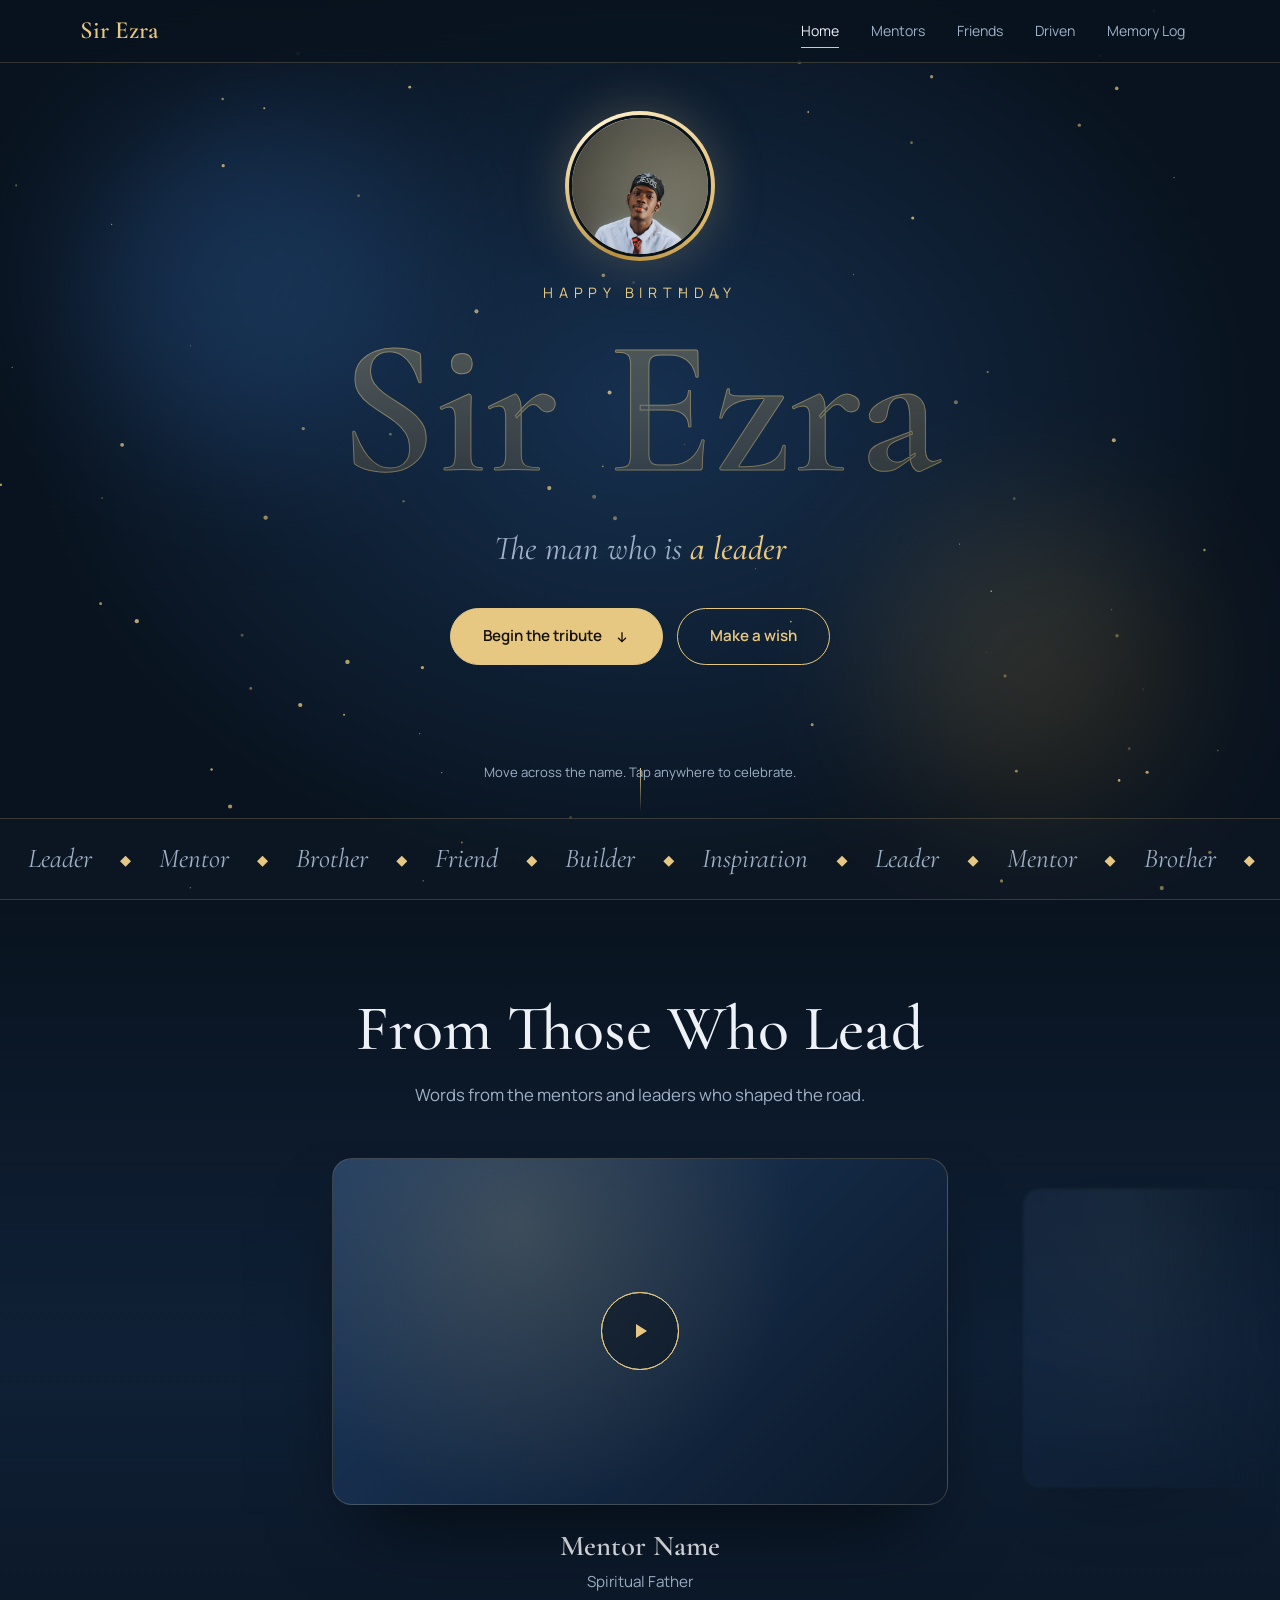
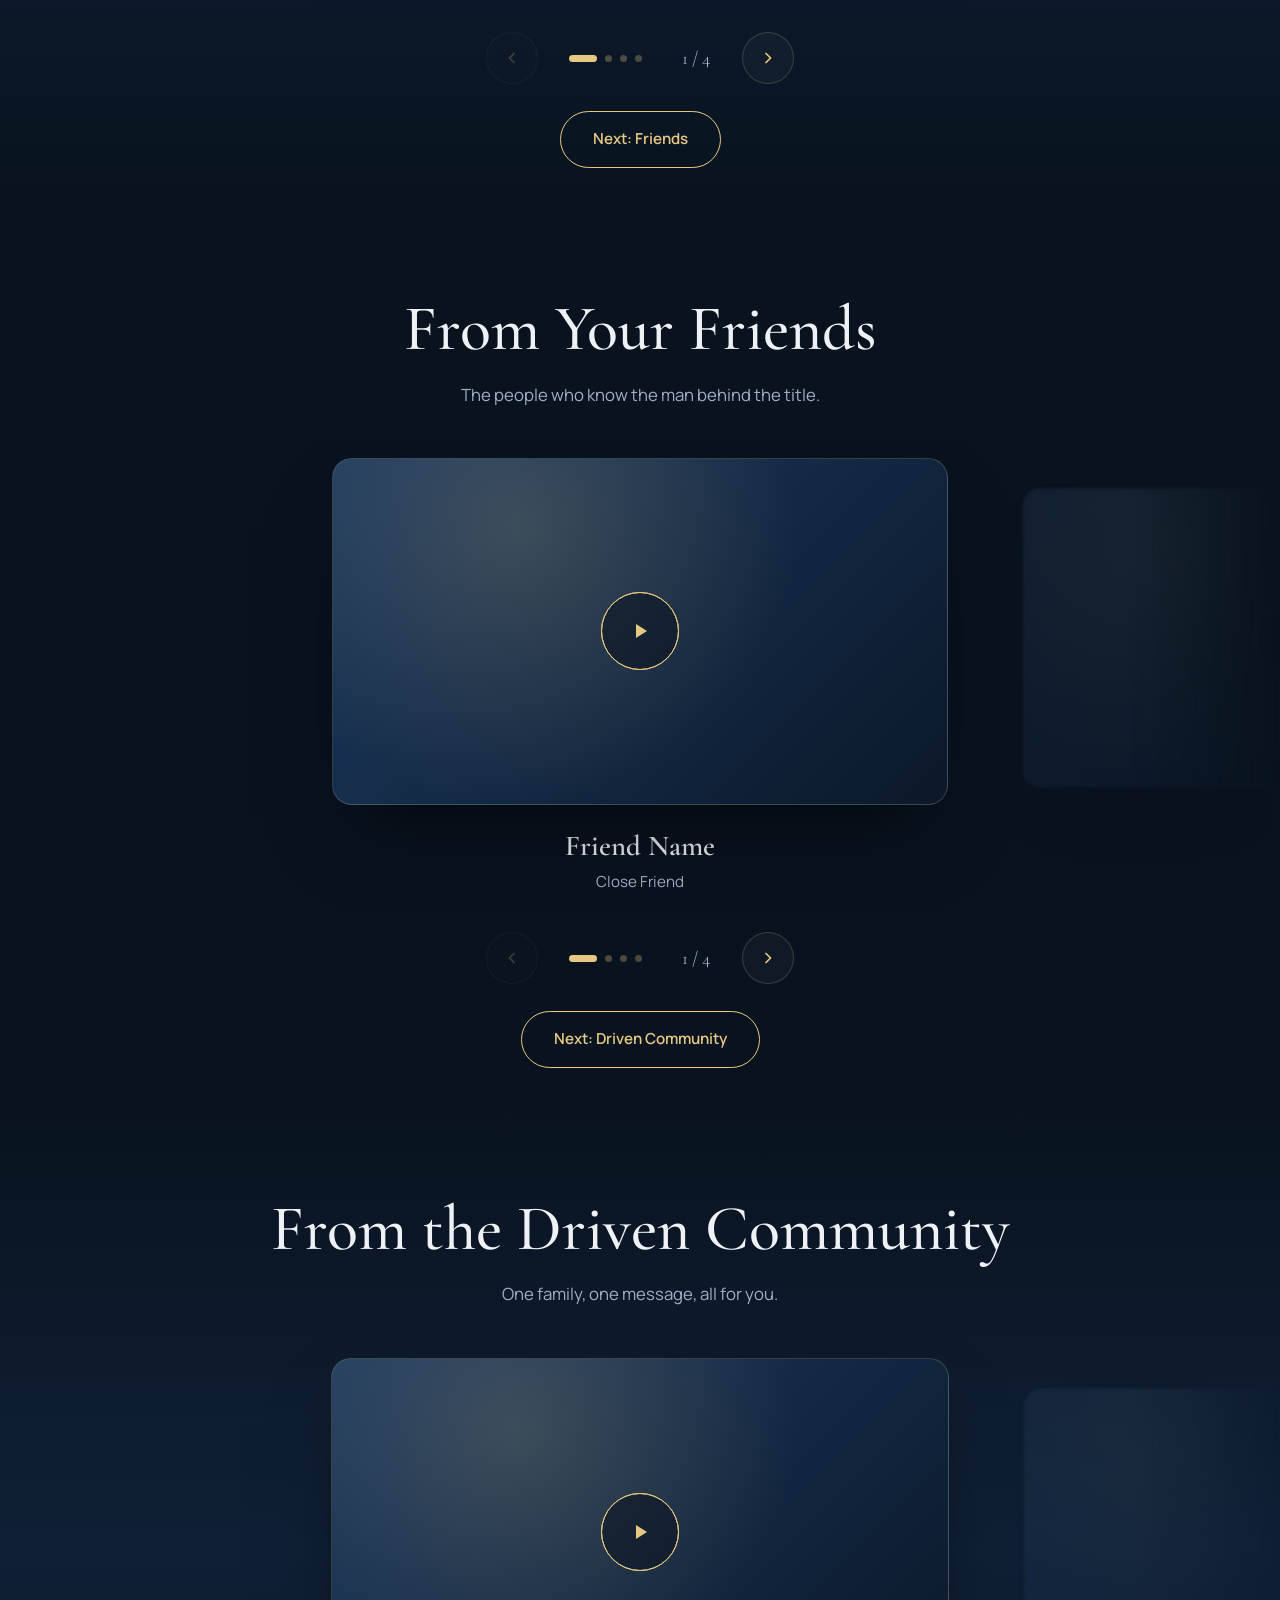
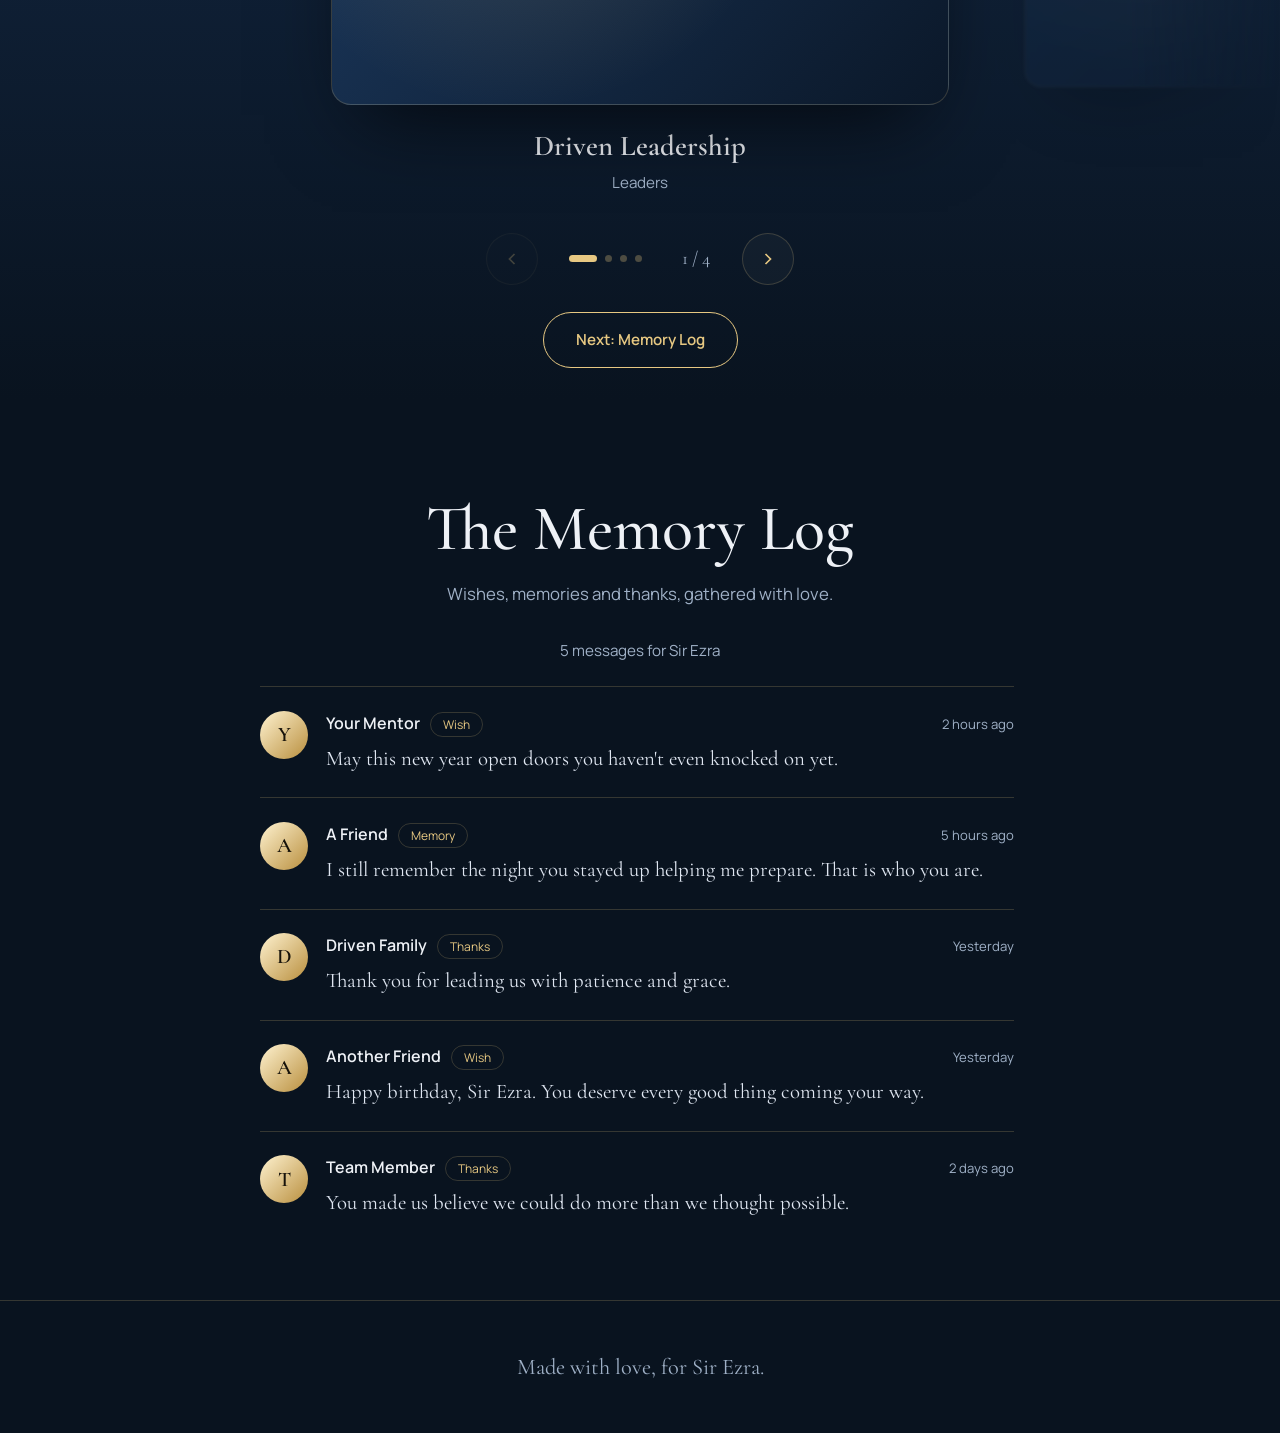
==== commit eecaa662: "Update index.html" ====
--- a/index.html
+++ b/index.html
@@ -1303,7 +1303,7 @@
         { name: "Driven Leadership", role: "Leaders", video: "Extras/cvid1.mp4" },
         { name: "Driven Members", role: "The family", video: "Extras/cvid2.mp4" },
         { name: "Driven Youth", role: "Young voices", video: "Extras/cvid3.mp4" },
-        { name: "Driven Community", role: "All together", video: "Extras/cvid4.mp3" }
+        { name: "Driven Community", role: "All together", video: "Extras/cvid4.mp4" }
       ]
     };
 
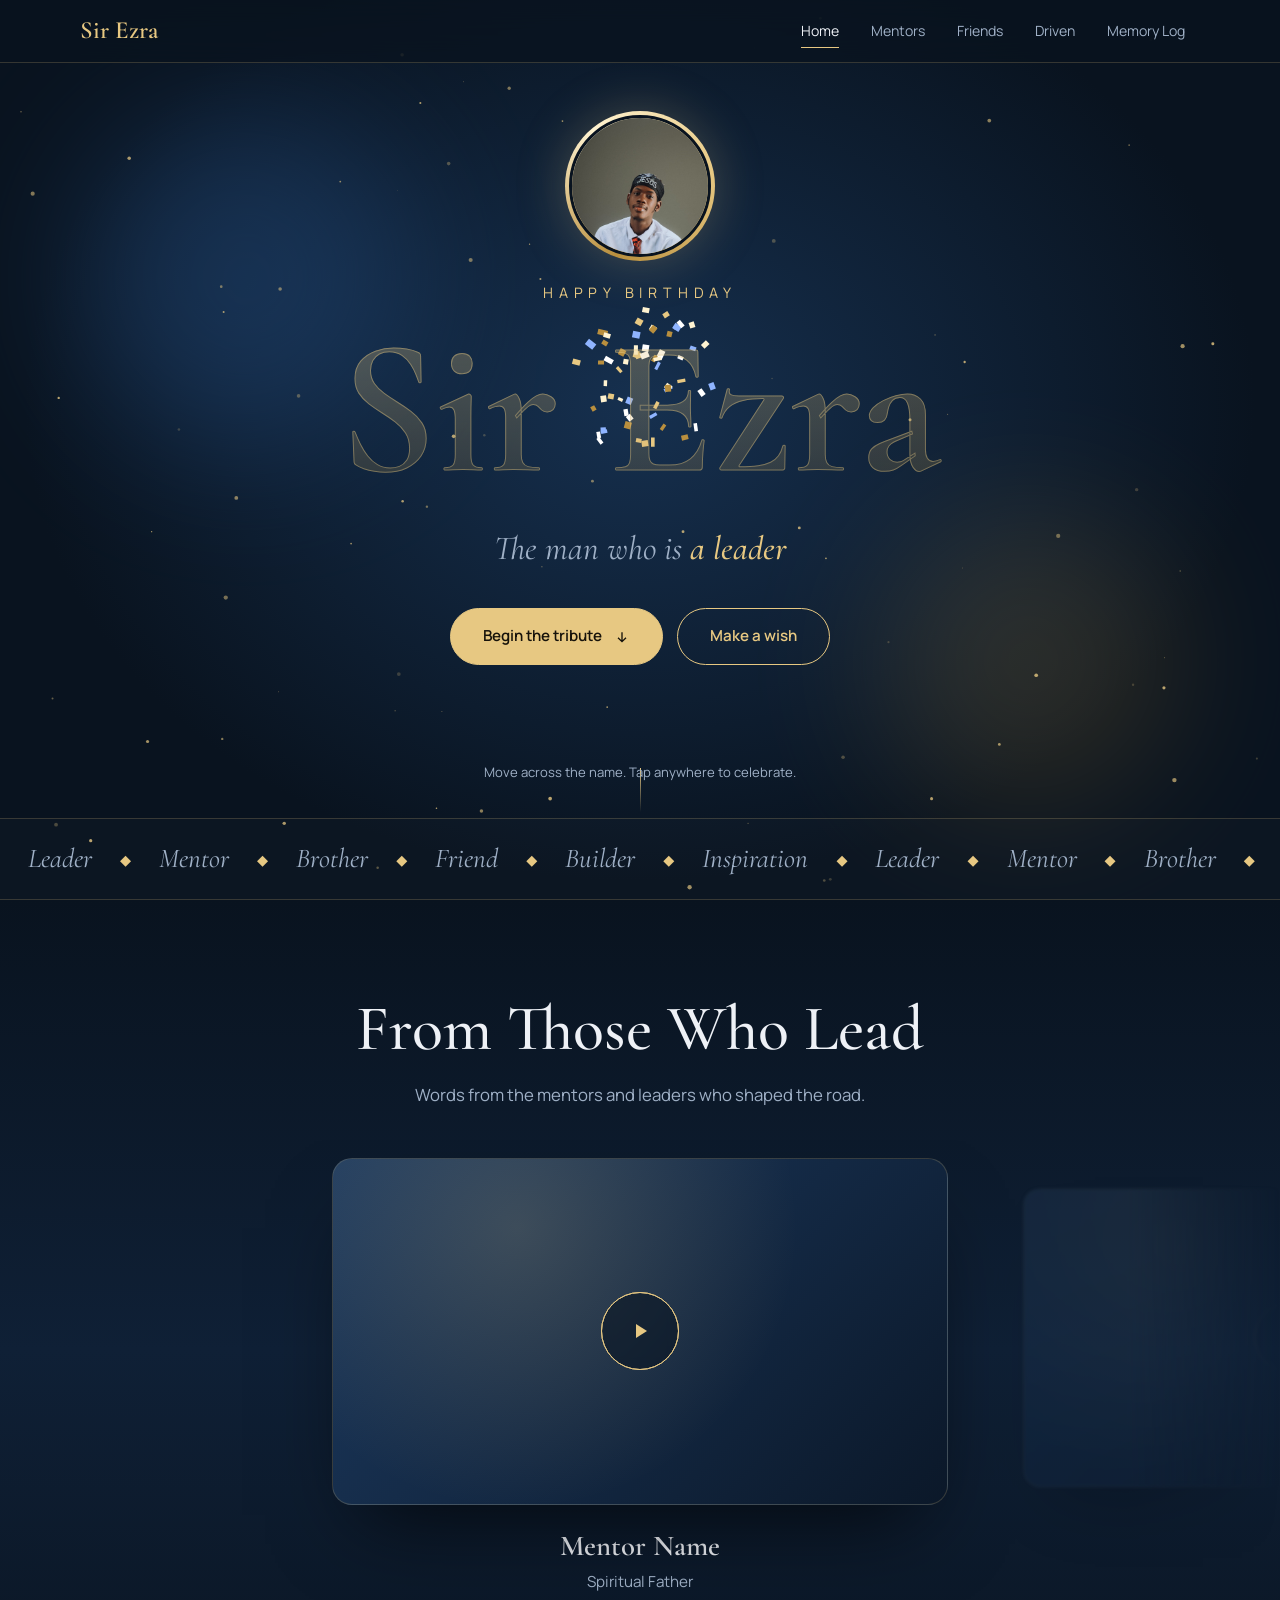
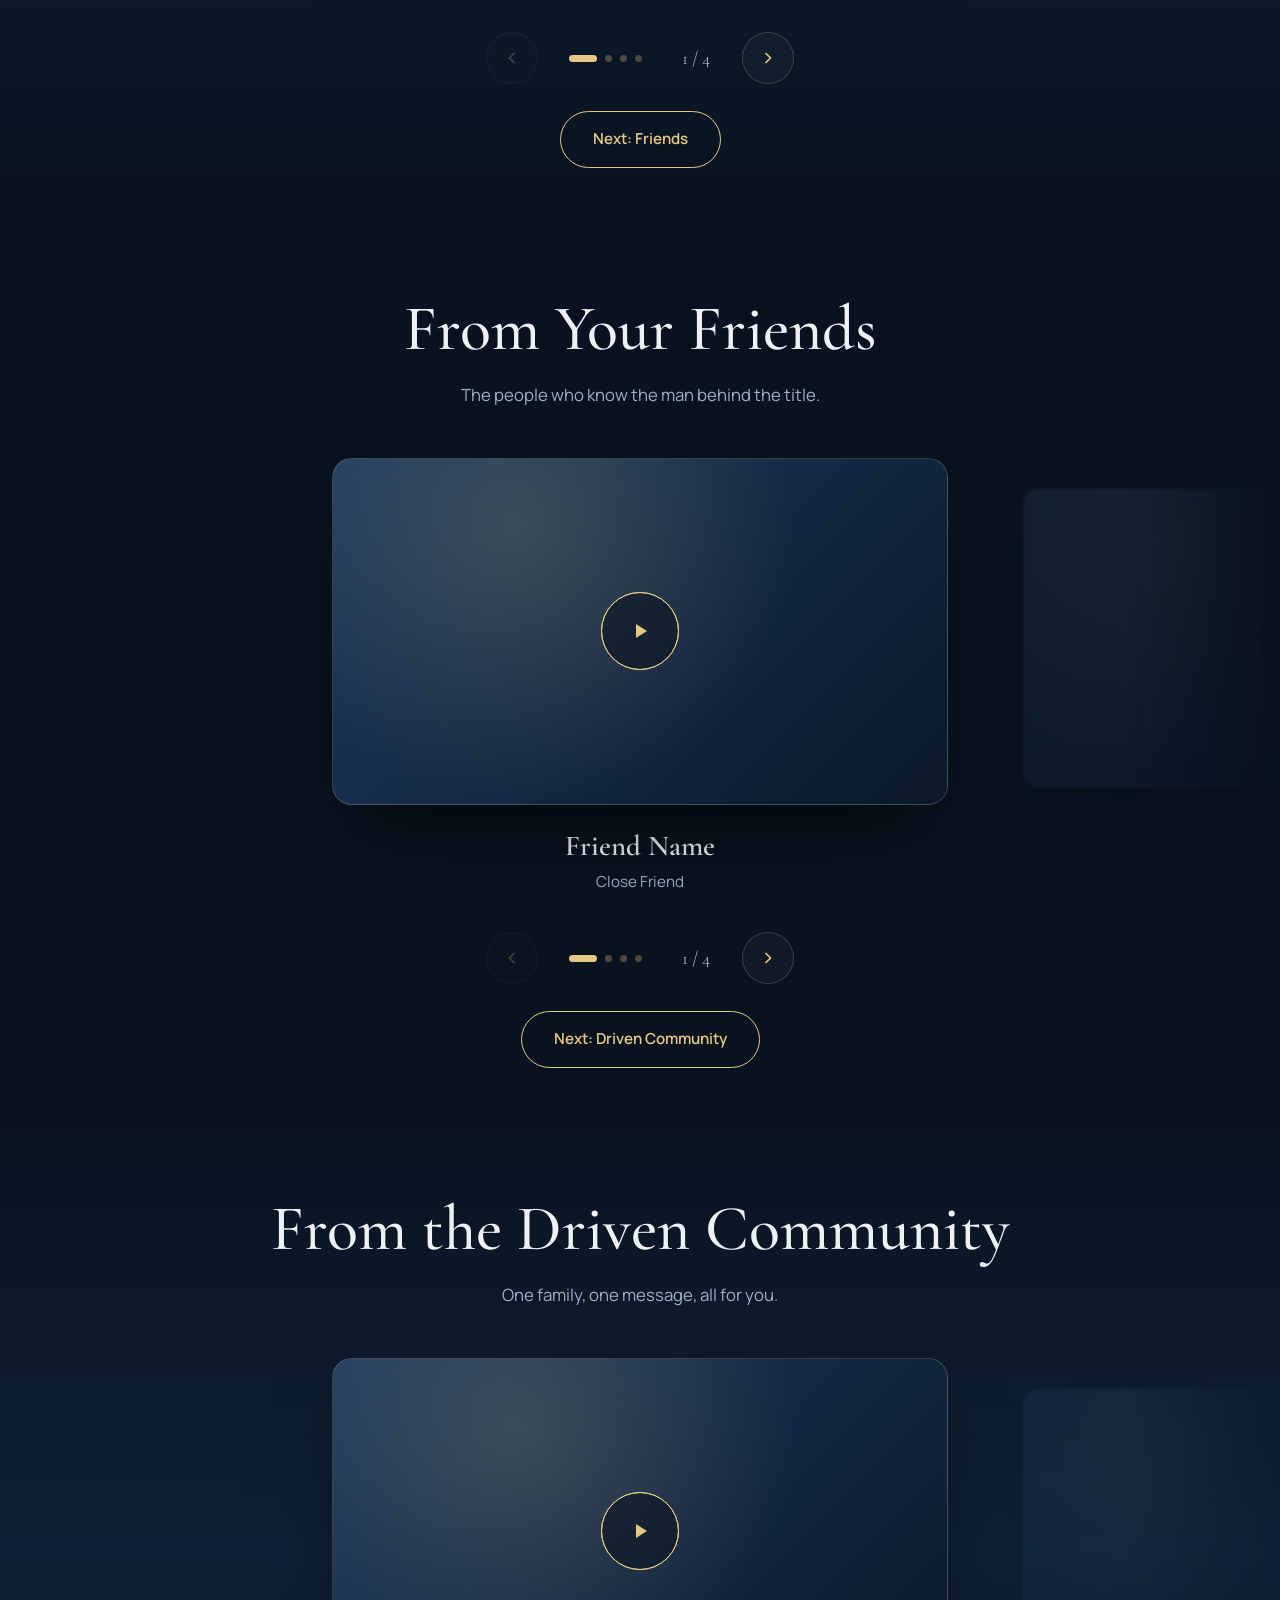
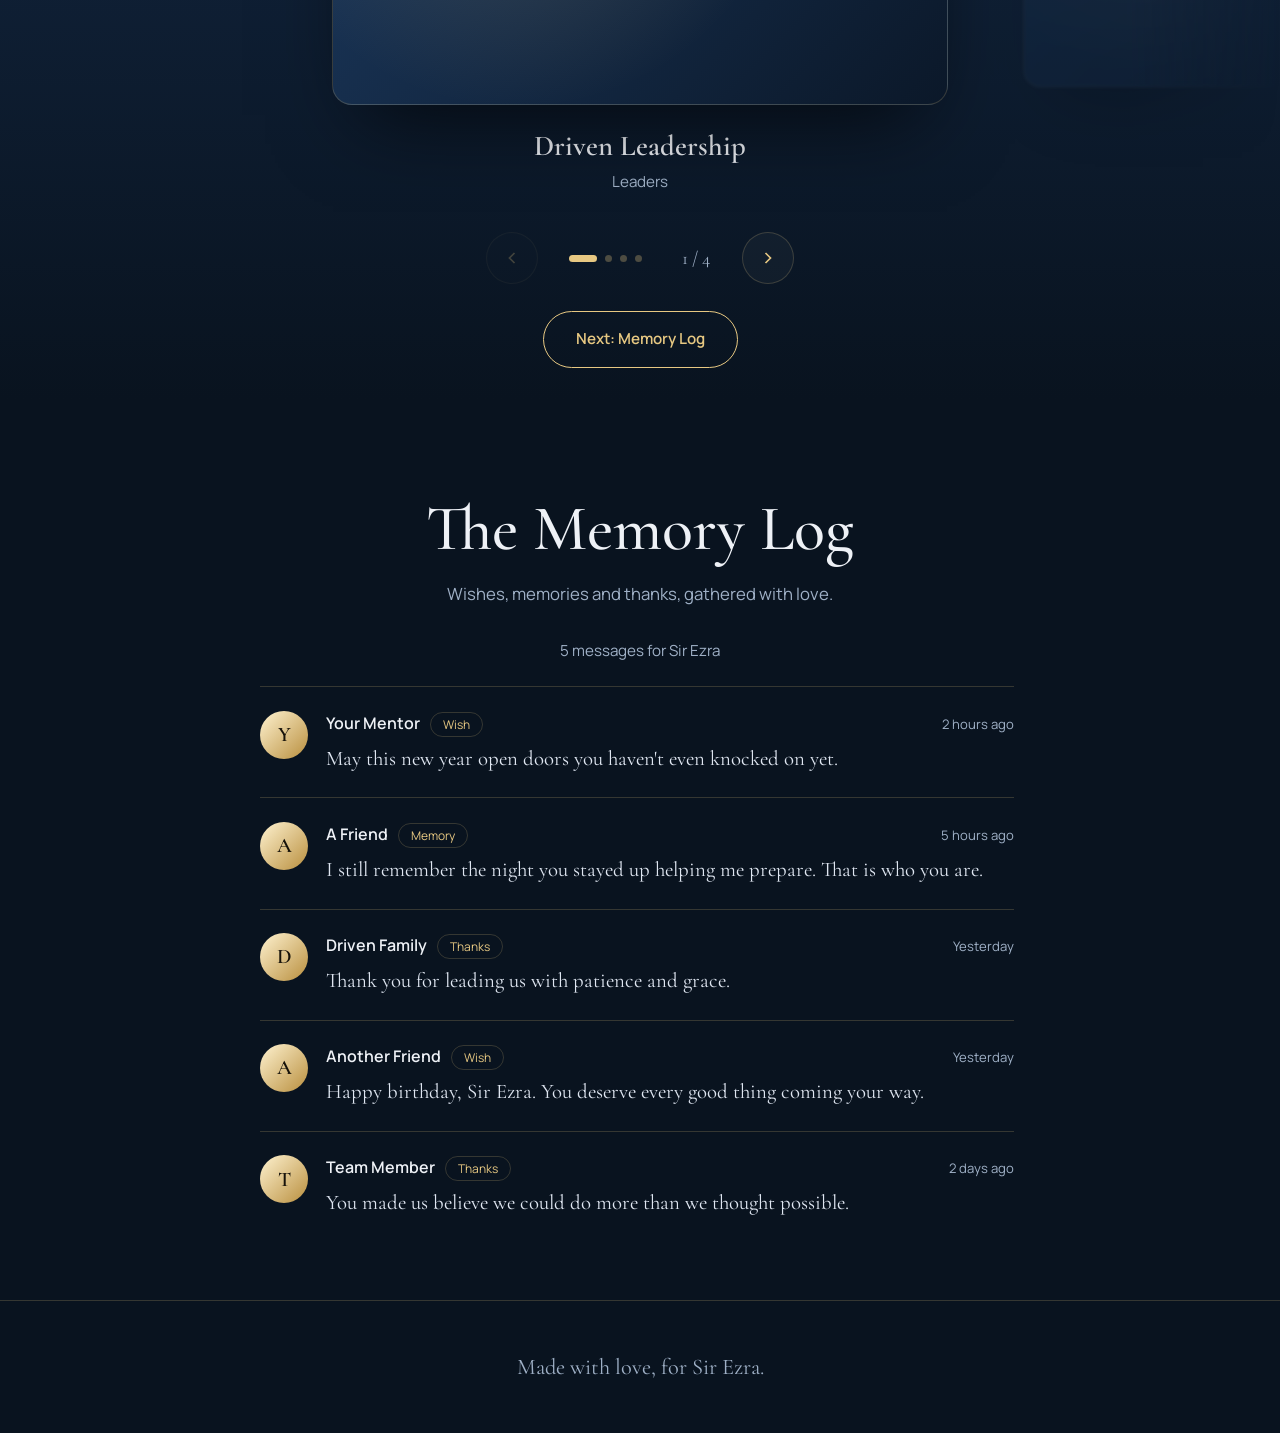
==== commit b622199d: "Fix video paths for community members Updated video file paths for Driven Members and Driven Youth." ====
--- a/index.html
+++ b/index.html
@@ -1301,8 +1301,8 @@
       ],
       community: [
         { name: "Driven Leadership", role: "Leaders", video: "Extras/cvid1.mp4" },
-        { name: "Driven Members", role: "The family", video: "Extras/cvid2.mp4" },
-        { name: "Driven Youth", role: "Young voices", video: "Extras/cvid3.mp4" },
+        { name: "Driven Members", role: "The family", video: "Extras/cvidi2.mp4" },
+        { name: "Driven Youth", role: "Young voices", video: "Extras/cvidi3.mp4" },
         { name: "Driven Community", role: "All together", video: "Extras/cvid4.mp4" }
       ]
     };
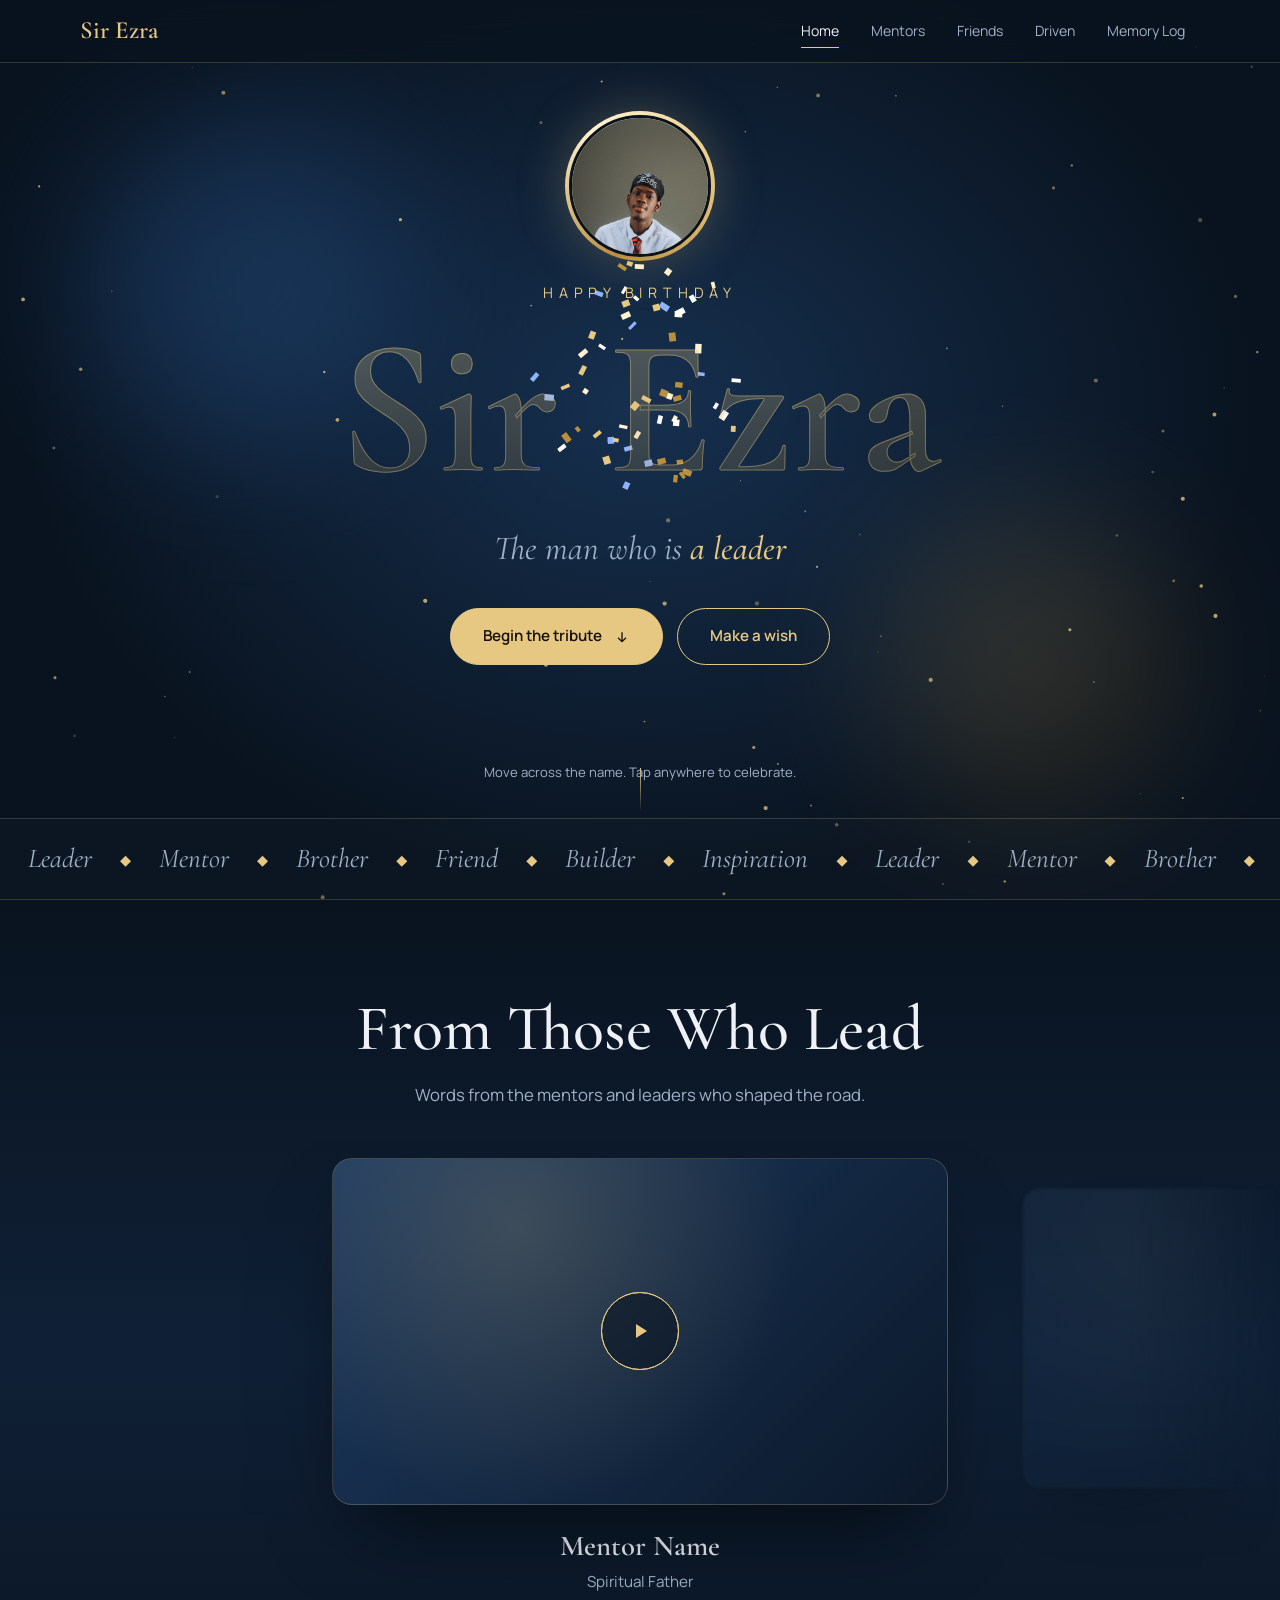
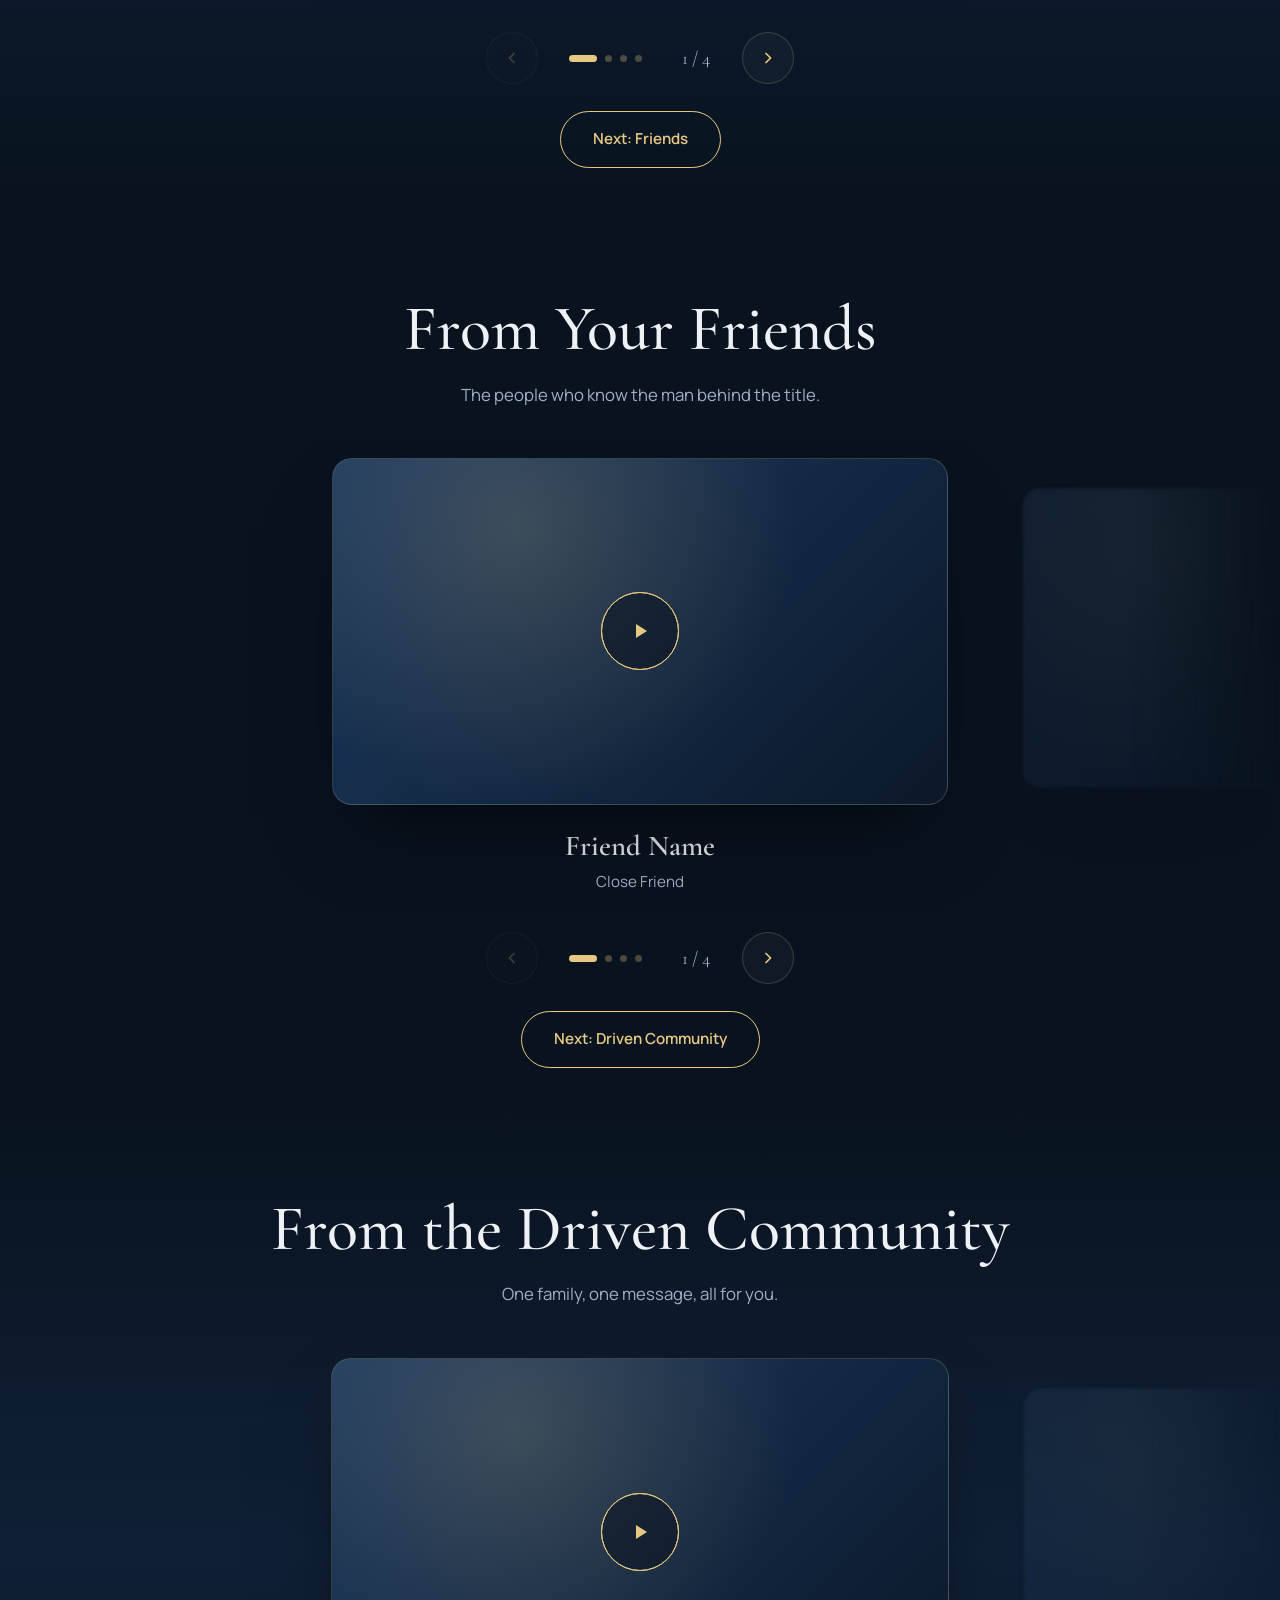
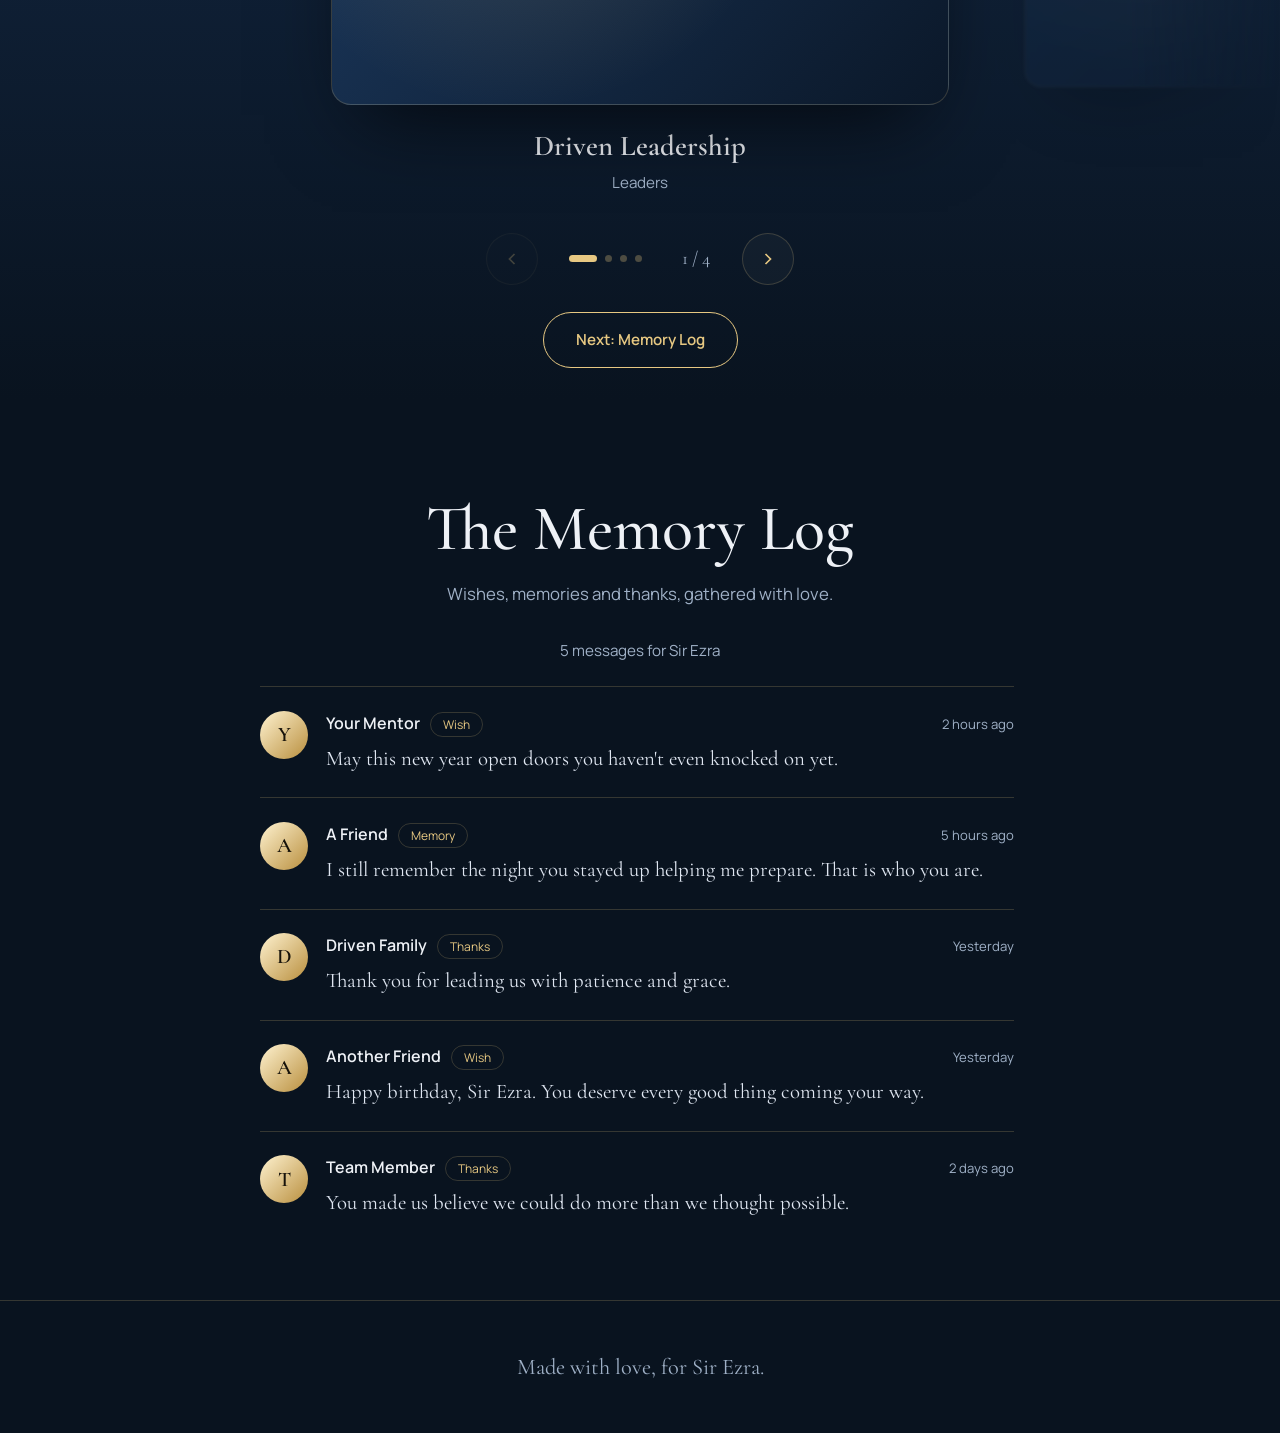
==== commit d39b8e14: "Clear video references for community members Removed video references for 'Driven Members' and 'Driv" ====
--- a/index.html
+++ b/index.html
@@ -1301,8 +1301,8 @@
       ],
       community: [
         { name: "Driven Leadership", role: "Leaders", video: "Extras/cvid1.mp4" },
-        { name: "Driven Members", role: "The family", video: "Extras/cvidi2.mp4" },
-        { name: "Driven Youth", role: "Young voices", video: "Extras/cvidi3.mp4" },
+        { name: "Driven Members", role: "The family", video: "" },
+        { name: "Driven Youth", role: "Young voices", video: "" },
         { name: "Driven Community", role: "All together", video: "Extras/cvid4.mp4" }
       ]
     };
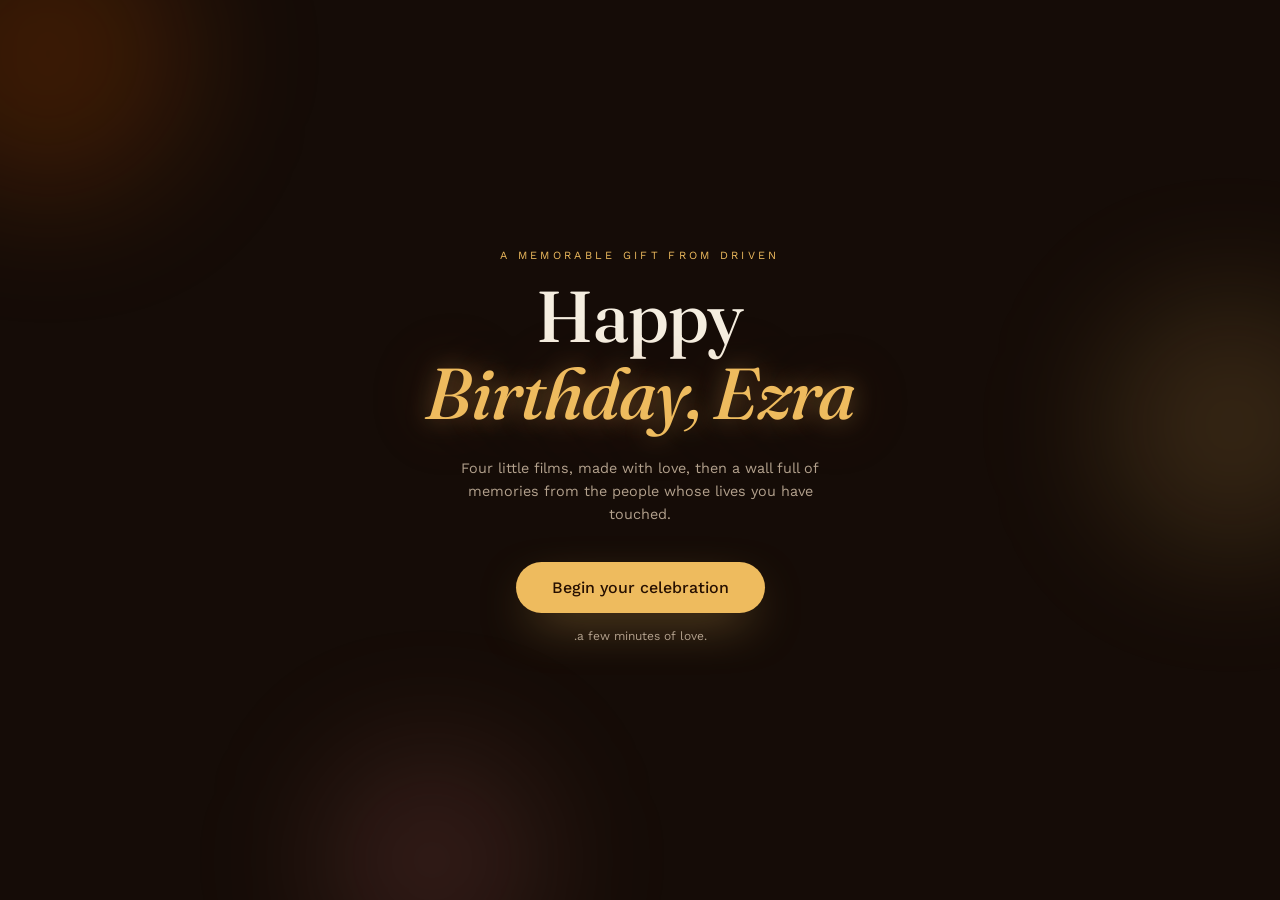
==== commit 7df89440: "Add files via upload" ====
--- a/index.html
+++ b/index.html
@@ -1,1865 +1,21 @@
-<!DOCTYPE html>
+<!doctype html>
 <html lang="en">
-
 <head>
-  <meta charset="utf-8">
-  <meta name="viewport" content="width=device-width, initial-scale=1, viewport-fit=cover">
-  <title>Sir Ezra · A Birthday Tribute</title>
-
-  <link rel="preconnect" href="https://fonts.googleapis.com">
-  <link href="https://fonts.googleapis.com/css2?family=Cormorant+Garamond:ital,wght@0,500;0,600;1,500&family=Manrope:wght@400;500;600&display=swap" rel="stylesheet">
-
-  <style>
-    /* =========================================================
-       Base / Reset
-       ========================================================= */
-    :root {
-      --bg: #09131f;
-      --bg2: #0f2036;
-      --line: rgba(231, 200, 130, 0.2);
-      --gold: #e7c882;
-      --gold2: #b98f3e;
-      --text: #eef1f6;
-      --muted: #9fb0c6;
-      --serif: "Cormorant Garamond", Georgia, serif;
-      --sans: "Manrope", system-ui, sans-serif;
-      --ease: cubic-bezier(0.2, 0.75, 0.2, 1);
-
-      box-sizing: border-box;
-      padding-top: env(safe-area-inset-top, 0px);
-      padding-bottom: env(safe-area-inset-bottom, 0px);
-    }
-
-    *,
-    *::before,
-    *::after {
-      box-sizing: inherit;
-    }
-
-    html {
-      scroll-behavior: smooth;
-      scroll-padding-top: 0;
-      color-scheme: dark;
-    }
-
-    body {
-      margin: 0;
-      background: var(--bg);
-      color: var(--text);
-      font-family: var(--sans);
-      line-height: 1.6;
-      -webkit-font-smoothing: antialiased;
-      overflow-x: hidden;
-    }
-
-    a {
-      color: inherit;
-      text-decoration: none;
-    }
-
-    button {
-      font: inherit;
-      color: inherit;
-    }
-
-    :focus-visible {
-      outline: 2px solid var(--gold);
-      outline-offset: 3px;
-    }
-
-    .wrap {
-      width: min(1120px, 100% - 40px);
-      margin-inline: auto;
-    }
-
-
-    /* =========================================================
-       Ambient effects (progress bar, cursor glow, film grain)
-       ========================================================= */
-    #bar {
-      position: fixed;
-      top: 0;
-      left: 0;
-      height: 2px;
-      width: 100%;
-      background: linear-gradient(90deg, var(--gold2), var(--gold), #fff3d1);
-      transform-origin: 0 50%;
-      transform: scaleX(0);
-      z-index: 40;
-    }
-
-    #glow {
-      position: fixed;
-      inset: 0;
-      pointer-events: none;
-      z-index: 1;
-      background: radial-gradient(520px circle at var(--mx, 50%) var(--my, 50%), rgba(231, 200, 130, 0.09), transparent 60%);
-    }
-
-    .grain {
-      position: fixed;
-      inset: 0;
-      pointer-events: none;
-      z-index: 2;
-      opacity: 0.05;
-      background-image: url("data:image/svg+xml,%3Csvg xmlns='http://www.w3.org/2000/svg' width='160' height='160'%3E%3Cfilter id='n'%3E%3CfeTurbulence baseFrequency='.9' numOctaves='2'/%3E%3C/filter%3E%3Crect width='160' height='160' filter='url(%23n)'/%3E%3C/svg%3E");
-    }
-
-
-    /* =========================================================
-       Navigation
-       ========================================================= */
-    nav {
-      position: fixed;
-      top: 0;
-      left: 0;
-      right: 0;
-      z-index: 30;
-      padding-top: env(safe-area-inset-top, 0px);
-      background: rgba(9, 19, 31, 0.7);
-      backdrop-filter: blur(16px);
-      border-bottom: 1px solid var(--line);
-      transform: translateY(-100%);
-      animation: drop 1s 0.3s var(--ease) forwards;
-    }
-
-    nav .wrap {
-      height: 62px;
-      display: flex;
-      align-items: center;
-      justify-content: space-between;
-      gap: 16px;
-    }
-
-    .logo {
-      font-family: var(--serif);
-      font-size: 1.55rem;
-      font-weight: 600;
-      color: var(--gold);
-      white-space: nowrap;
-    }
-
-    .links {
-      display: flex;
-      gap: 2px;
-      overflow-x: auto;
-      scrollbar-width: none;
-    }
-
-    .links::-webkit-scrollbar {
-      display: none;
-    }
-
-    .links a {
-      position: relative;
-      padding: 8px 15px;
-      font-size: 0.88rem;
-      color: var(--muted);
-      white-space: nowrap;
-      transition: color 0.3s;
-    }
-
-    .links a::after {
-      content: "";
-      position: absolute;
-      left: 15px;
-      right: 15px;
-      bottom: 2px;
-      height: 1px;
-      background: var(--gold);
-      transform: scaleX(0);
-      transition: transform 0.45s var(--ease);
-    }
-
-    .links a:hover,
-    .links a.on {
-      color: var(--text);
-    }
-
-    .links a.on::after {
-      transform: scaleX(1);
-    }
-
-    @keyframes drop {
-      to {
-        transform: none;
-      }
-    }
-
-
-    /* =========================================================
-       Sections (shared layout)
-       ========================================================= */
-    section {
-      min-height: 100vh;
-      min-height: 100svh;
-      display: flex;
-      flex-direction: column;
-      justify-content: center;
-      align-items: center;
-      padding: calc(62px + env(safe-area-inset-top, 0px) + clamp(12px, 3.5svh, 36px)) 0 clamp(14px, 3.5svh, 40px);
-      position: relative;
-      z-index: 3;
-    }
-
-    .head {
-      text-align: center;
-      width: min(820px, 100% - 40px);
-      margin: 0 auto clamp(10px, 3.5svh, 40px);
-      flex: none;
-    }
-
-    h2 {
-      font-family: var(--serif);
-      font-weight: 500;
-      font-size: max(1.8rem, min(clamp(2.5rem, 5.5vw, 4rem), 7.5svh));
-      line-height: 1.1;
-      margin: 0 0 clamp(6px, 1.5svh, 12px);
-    }
-
-    .ln {
-      display: block;
-      overflow: hidden;
-      padding-bottom: 0.08em;
-    }
-
-    .ln > span {
-      display: inline-block;
-      transform: translateY(110%);
-      transition: transform 1.1s var(--ease);
-    }
-
-    .in .ln > span {
-      transform: none;
-    }
-
-    .head p {
-      color: var(--muted);
-      margin: 0;
-      font-size: clamp(0.92rem, 2.2svh, 1.05rem);
-    }
-
-    .alt {
-      background: linear-gradient(180deg, var(--bg), var(--bg2) 50%, var(--bg));
-    }
-
-    /* Scroll-reveal helper */
-    .rv {
-      opacity: 0;
-      transform: translateY(26px);
-      filter: blur(6px);
-      transition:
-        opacity 1s var(--ease),
-        transform 1s var(--ease),
-        filter 1s var(--ease);
-    }
-
-    .rv.in {
-      opacity: 1;
-      transform: none;
-      filter: none;
-    }
-
-
-    /* =========================================================
-       Intro (loading curtain)
-       ========================================================= */
-    body:not(.ready) {
-      overflow: hidden;
-    }
-
-    #intro {
-      position: fixed;
-      inset: 0;
-      z-index: 100;
-      display: grid;
-      place-items: center;
-      pointer-events: none;
-    }
-
-    #intro i {
-      position: absolute;
-      top: 0;
-      bottom: 0;
-      width: 50.5%;
-      background: var(--bg);
-      transition: transform 1.4s var(--ease);
-    }
-
-    #intro .a {
-      left: 0;
-    }
-
-    #intro .b {
-      right: 0;
-    }
-
-    #intro.go .a {
-      transform: translateX(-101%);
-    }
-
-    #intro.go .b {
-      transform: translateX(101%);
-    }
-
-    .mono {
-      position: relative;
-      text-align: center;
-      transition:
-        opacity 0.5s,
-        transform 1s var(--ease);
-    }
-
-    .mono svg {
-      width: 112px;
-      height: auto;
-      overflow: visible;
-    }
-
-    .mono path,
-    .mono circle {
-      fill: none;
-      stroke: var(--gold);
-      stroke-width: 1.4;
-      stroke-dasharray: 1;
-      stroke-dashoffset: 1;
-      animation: draw 1.7s 0.1s var(--ease) forwards;
-    }
-
-    .mono circle {
-      animation-delay: 0.4s;
-    }
-
-    .mono b {
-      display: block;
-      margin-top: 22px;
-      font-family: var(--serif);
-      font-size: 1.3rem;
-      font-weight: 500;
-      color: var(--muted);
-      letter-spacing: 0.2em;
-    }
-
-    #intro.go .mono {
-      opacity: 0;
-      transform: scale(1.35);
-    }
-
-    @keyframes draw {
-      to {
-        stroke-dashoffset: 0;
-      }
-    }
-
-
-    /* =========================================================
-       Hero
-       ========================================================= */
-    #home {
-      text-align: center;
-      overflow: hidden;
-      justify-content: flex-start;
-      padding-bottom: 0;
-      background: radial-gradient(ellipse at 50% 45%, #16304f 0%, var(--bg) 68%);
-    }
-
-    /* Hold hero animations until the intro has finished */
-    body:not(.ready) :is(.portrait, .kicker, .name span, .role, .cta, .hint, .chipd),
-    body:not(.ready) nav {
-      animation-play-state: paused;
-    }
-
-    /* Background orbs and particle canvas */
-    .orb {
-      position: absolute;
-      border-radius: 50%;
-      filter: blur(70px);
-      opacity: 0.35;
-      animation: float 14s ease-in-out infinite;
-    }
-
-    .o1 {
-      width: 340px;
-      height: 340px;
-      background: #2a5a96;
-      left: 6%;
-      top: 12%;
-    }
-
-    .o2 {
-      width: 300px;
-      height: 300px;
-      background: var(--gold2);
-      right: 8%;
-      bottom: 10%;
-      animation-delay: -6s;
-      opacity: 0.18;
-    }
-
-    #fx {
-      position: absolute;
-      inset: 0;
-      width: 100%;
-      height: 100%;
-      pointer-events: none;
-    }
-
-    /* Layout */
-    .stage {
-      position: relative;
-      z-index: 4;
-      flex: 1 1 auto;
-      width: 100%;
-      display: flex;
-      align-items: center;
-      justify-content: center;
-      padding-bottom: clamp(8px, 2svh, 20px);
-    }
-
-    .hero {
-      position: relative;
-      z-index: 4;
-      display: flex;
-      flex-direction: column;
-      align-items: center;
-      width: min(1120px, 100% - 40px);
-    }
-
-    /* Portrait */
-    .portrait {
-      flex: none;
-      width: clamp(84px, 17svh, 150px);
-      aspect-ratio: 1;
-      border-radius: 50%;
-      padding: 4px;
-      margin: 0 0 clamp(10px, 2.4svh, 20px);
-      background: conic-gradient(from 200deg, var(--gold2), #fff3d1, var(--gold), var(--gold2));
-      box-shadow: 0 0 50px rgba(231, 200, 130, 0.25);
-      opacity: 0;
-      animation: up 1s 0.05s forwards;
-    }
-
-    .portrait > * {
-      display: grid;
-      place-items: center;
-      width: 100%;
-      height: 100%;
-      border-radius: 50%;
-      object-fit: cover;
-      border: 3px solid var(--bg);
-      background: linear-gradient(135deg, #1c3a60, #0b1829);
-      font-family: var(--serif);
-      font-size: clamp(2.4rem, 7svh, 4rem);
-      color: var(--gold);
-    }
-
-    @media (max-height: 620px) {
-      .portrait {
-        display: none;
-      }
-    }
-
-    /* Countdown chip, kicker and name */
-    .chipd {
-      margin: 0 0 16px;
-      padding: 6px 18px;
-      border: 1px solid var(--line);
-      border-radius: 99px;
-      font-size: 0.85rem;
-      color: var(--gold);
-      opacity: 0;
-      animation: up 1s 0.1s forwards;
-    }
-
-    .kicker {
-      font-size: 0.9rem;
-      color: var(--gold);
-      letter-spacing: 0.4em;
-      margin: 0 0 14px;
-      opacity: 0;
-      animation: up 1s 0.2s forwards;
-    }
-
-    .name {
-      font-family: var(--serif);
-      font-weight: 600;
-      font-size: max(3.2rem, min(clamp(4.6rem, 17vw, 12rem), 22svh));
-      line-height: 0.95;
-      margin: 0;
-      display: flex;
-      gap: 0.26em;
-      flex-wrap: wrap;
-      justify-content: center;
-      cursor: crosshair;
-    }
-
-    .name span {
-      display: inline-block;
-      opacity: 0;
-      transform: translateY(60px) rotateX(50deg);
-      filter: blur(14px);
-      animation: rise 1.5s var(--ease) forwards;
-      background:
-        radial-gradient(circle 190px at var(--sx, -999px) var(--sy, -999px), #fff8e4 0, var(--gold) 40%, rgba(231, 200, 130, 0) 100%),
-        linear-gradient(180deg, rgba(231, 200, 130, 0.3), rgba(185, 143, 62, 0.16));
-      -webkit-background-clip: text;
-      background-clip: text;
-      color: transparent;
-      -webkit-text-stroke: 1px rgba(231, 200, 130, 0.4);
-    }
-
-    .name .w1 {
-      animation-delay: 0.25s;
-    }
-
-    .name .w2 {
-      animation-delay: 0.5s;
-    }
-
-    /* Rotating role, buttons, wish and hint */
-    .role {
-      margin: clamp(10px, 2.6svh, 22px) 0 0;
-      font-family: var(--serif);
-      font-style: italic;
-      font-size: clamp(1.5rem, 3.2vw, 2.1rem);
-      color: var(--muted);
-      opacity: 0;
-      animation: up 1s 0.9s forwards;
-    }
-
-    .role b {
-      display: inline-block;
-      min-width: 5.6ch;
-      text-align: left;
-      font-weight: 500;
-      color: var(--gold);
-    }
-
-    .cta {
-      display: flex;
-      gap: 14px;
-      flex-wrap: wrap;
-      justify-content: center;
-      margin-top: clamp(14px, 3.6svh, 34px);
-      opacity: 0;
-      animation: up 1s 1.1s forwards;
-    }
-
-    .wish {
-      min-height: 2.6em;
-      margin: clamp(8px, 2.2svh, 20px) 0 0;
-      max-width: 560px;
-      font-family: var(--serif);
-      font-size: clamp(1.1rem, 2.6svh, 1.35rem);
-      line-height: 1.3;
-      color: #dfe6f1;
-    }
-
-    .hint {
-      margin: clamp(8px, 2.4svh, 26px) 0 0;
-      font-size: 0.82rem;
-      color: var(--muted);
-      opacity: 0;
-      animation: up 1s 1.8s forwards;
-    }
-
-    /* Buttons */
-    .btn {
-      display: inline-flex;
-      align-items: center;
-      gap: 12px;
-      padding: clamp(11px, 1.9svh, 15px) 32px;
-      border-radius: 99px;
-      border: 1px solid var(--gold);
-      background: var(--gold);
-      color: #16120a;
-      font-weight: 600;
-      font-size: 0.95rem;
-      cursor: pointer;
-      position: relative;
-      overflow: hidden;
-      transition:
-        background 0.4s,
-        color 0.4s,
-        transform 0.3s var(--ease);
-    }
-
-    .btn::after {
-      content: "";
-      position: absolute;
-      inset: 0;
-      background: linear-gradient(100deg, transparent 30%, rgba(255, 255, 255, 0.55) 50%, transparent 70%);
-      transform: translateX(-120%);
-      transition: transform 0.9s var(--ease);
-    }
-
-    .btn:hover::after {
-      transform: translateX(120%);
-    }
-
-    .btn.ghost {
-      background: transparent;
-      color: var(--gold);
-    }
-
-    .btn.ghost:hover {
-      background: var(--gold);
-      color: #16120a;
-    }
-
-    .btn svg {
-      transition: transform 0.4s var(--ease);
-    }
-
-    .btn:hover svg {
-      transform: translateY(3px);
-    }
-
-    /* Scroll indicator */
-    .scroll {
-      position: absolute;
-      bottom: 6px;
-      left: 50%;
-      width: 1px;
-      height: 44px;
-      background: linear-gradient(var(--gold), transparent);
-      animation: pulse 2.2s infinite;
-    }
-
-    @media (max-height: 760px) {
-      .scroll {
-        display: none;
-      }
-    }
-
-    /* Hero keyframes */
-    @keyframes rise {
-      to {
-        opacity: 1;
-        transform: none;
-        filter: none;
-      }
-    }
-
-    @keyframes up {
-      from {
-        opacity: 0;
-        transform: translateY(18px);
-      }
-
-      to {
-        opacity: 1;
-        transform: none;
-      }
-    }
-
-    @keyframes float {
-      50% {
-        transform: translate(30px, -40px);
-      }
-    }
-
-    @keyframes pulse {
-      50% {
-        opacity: 0.2;
-      }
-    }
-
-
-    /* =========================================================
-       Marquee
-       ========================================================= */
-    .marq {
-      flex: none;
-      width: 100%;
-      overflow: hidden;
-      border-block: 1px solid var(--line);
-      padding: clamp(10px, 2svh, 18px) 0;
-      background: rgba(255, 255, 255, 0.015);
-      position: relative;
-      z-index: 4;
-    }
-
-    .marq div {
-      display: flex;
-      width: max-content;
-      animation: slide 32s linear infinite;
-    }
-
-    .marq span {
-      font-family: var(--serif);
-      font-size: clamp(1.25rem, 3.4svh, 1.7rem);
-      font-style: italic;
-      color: var(--muted);
-      padding: 0 28px;
-      white-space: nowrap;
-    }
-
-    .marq i {
-      color: var(--gold);
-      font-style: normal;
-      font-size: 0.9rem;
-      align-self: center;
-    }
-
-    @keyframes slide {
-      to {
-        transform: translateX(-50%);
-      }
-    }
-
-
-    /* =========================================================
-       Video carousel
-       ========================================================= */
-    .car {
-      width: 100%;
-      position: relative;
-      --sw: min(760px, 80vw);
-    }
-
-    .view {
-      overflow: hidden;
-      padding: clamp(6px, 2svh, 24px) 0;
-      -webkit-mask: linear-gradient(90deg, transparent, #000 12%, #000 88%, transparent);
-      mask: linear-gradient(90deg, transparent, #000 12%, #000 88%, transparent);
-    }
-
-    .track {
-      display: flex;
-      gap: 32px;
-      transition: transform 0.9s var(--ease);
-      will-change: transform;
-    }
-
-    /* Slides */
-    .slide {
-      flex: 0 0 var(--sw);
-      opacity: 0.3;
-      transform: scale(0.86);
-      filter: blur(2px);
-      transition:
-        opacity 0.9s var(--ease),
-        transform 0.9s var(--ease),
-        filter 0.9s var(--ease);
-      cursor: pointer;
-    }
-
-    .slide.on {
-      opacity: 1;
-      transform: none;
-      filter: none;
-      cursor: default;
-    }
-
-    .frame {
-      aspect-ratio: 16 / 9;
-      border-radius: 20px;
-      overflow: hidden;
-      position: relative;
-      border: 1px solid var(--line);
-      background: linear-gradient(135deg, #1c3a60, #0b1829);
-      box-shadow: 0 40px 80px -30px rgba(0, 0, 0, 0.7);
-      transition: transform 0.3s;
-    }
-
-    .frame::before {
-      content: "";
-      position: absolute;
-      inset: 0;
-      background: radial-gradient(circle at 30% 20%, rgba(231, 200, 130, 0.18), transparent 55%);
-    }
-
-    .frame iframe,
-    .frame video {
-      position: absolute;
-      inset: 0;
-      width: 100%;
-      height: 100%;
-      border: 0;
-      background: #000;
-    }
-
-    /* Play button */
-    .pb {
-      position: absolute;
-      inset: 0;
-      display: grid;
-      place-items: center;
-      border: 0;
-      background: none;
-      cursor: pointer;
-    }
-
-    .play {
-      width: 78px;
-      height: 78px;
-      border-radius: 50%;
-      border: 1px solid var(--gold);
-      display: grid;
-      place-items: center;
-      color: var(--gold);
-      background: rgba(9, 19, 31, 0.55);
-      backdrop-filter: blur(6px);
-      position: relative;
-      transition: all 0.4s var(--ease);
-    }
-
-    .play::before {
-      content: "";
-      position: absolute;
-      inset: -1px;
-      border-radius: 50%;
-      border: 1px solid var(--gold);
-      animation: pr 2.4s infinite;
-    }
-
-    .pb:hover .play {
-      background: var(--gold);
-      color: #16120a;
-      transform: scale(1.1);
-    }
-
-    @keyframes pr {
-      from {
-        transform: scale(1);
-        opacity: 0.7;
-      }
-
-      to {
-        transform: scale(1.7);
-        opacity: 0;
-      }
-    }
-
-    .soon {
-      position: absolute;
-      bottom: 14px;
-      right: 18px;
-      font-size: 0.78rem;
-      color: var(--muted);
-    }
-
-    /* Captions */
-    .cap {
-      text-align: center;
-      padding-top: clamp(8px, 2svh, 22px);
-      opacity: 0;
-      transition: opacity 0.6s 0.3s;
-    }
-
-    .slide.on .cap {
-      opacity: 1;
-    }
-
-    .cap b {
-      display: block;
-      font-family: var(--serif);
-      font-size: clamp(1.35rem, 3.2svh, 1.8rem);
-      font-weight: 600;
-    }
-
-    .cap small {
-      color: var(--muted);
-      font-size: 0.95rem;
-    }
-
-    /* Controls */
-    .ctl {
-      display: flex;
-      align-items: center;
-      justify-content: center;
-      gap: 22px;
-      margin-top: clamp(8px, 2.2svh, 22px);
-    }
-
-    .arrow {
-      width: 52px;
-      height: 52px;
-      border-radius: 50%;
-      border: 1px solid var(--line);
-      background: rgba(255, 255, 255, 0.03);
-      color: var(--gold);
-      cursor: pointer;
-      display: grid;
-      place-items: center;
-      transition: all 0.35s var(--ease);
-    }
-
-    .arrow:hover:not(:disabled) {
-      background: var(--gold);
-      color: #16120a;
-      border-color: var(--gold);
-      transform: scale(1.08);
-    }
-
-    .arrow:disabled {
-      opacity: 0.25;
-      cursor: default;
-    }
-
-    .dots {
-      display: flex;
-      gap: 8px;
-      align-items: center;
-      min-width: 90px;
-      justify-content: center;
-    }
-
-    .dots button {
-      width: 7px;
-      height: 7px;
-      border-radius: 99px;
-      border: 0;
-      padding: 0;
-      background: rgba(231, 200, 130, 0.3);
-      cursor: pointer;
-      transition: all 0.5s var(--ease);
-    }
-
-    .dots button.on {
-      width: 28px;
-      background: var(--gold);
-    }
-
-    .cnt {
-      font-family: var(--serif);
-      font-size: 1.15rem;
-      color: var(--muted);
-      min-width: 48px;
-      text-align: center;
-    }
-
-    .next {
-      margin-top: clamp(10px, 3svh, 34px);
-      flex: none;
-    }
-
-
-    /* =========================================================
-       Comments / Memory log
-       ========================================================= */
-    #memories {
-      justify-content: flex-start;
-      min-height: 0;
-      height: 100vh;
-      height: 100svh;
-    }
-
-    .feed {
-      width: min(760px, 100% - 40px);
-      margin: 0 auto;
-      flex: 1 1 0;
-      min-height: 140px;
-      display: flex;
-      flex-direction: column;
-    }
-
-    #feed {
-      flex: 1 1 0;
-      min-height: 0;
-      overflow-y: auto;
-      padding: 0 6px 28px 0;
-      scrollbar-width: thin;
-      scrollbar-color: rgba(231, 200, 130, 0.35) transparent;
-      -webkit-mask: linear-gradient(#000 calc(100% - 28px), transparent);
-      mask: linear-gradient(#000 calc(100% - 28px), transparent);
-    }
-
-    .stat {
-      flex: none;
-      text-align: center;
-      color: var(--muted);
-      margin: 0 0 clamp(8px, 2.5svh, 30px);
-      font-size: 0.95rem;
-    }
-
-    .cm {
-      display: flex;
-      gap: 18px;
-      padding: clamp(14px, 2.6svh, 26px) 0;
-      border-top: 1px solid var(--line);
-    }
-
-    .av {
-      flex: 0 0 48px;
-      height: 48px;
-      border-radius: 50%;
-      display: grid;
-      place-items: center;
-      font-family: var(--serif);
-      font-size: 1.3rem;
-      font-weight: 600;
-      color: #16120a;
-      background: linear-gradient(135deg, #fff3d1, var(--gold2));
-    }
-
-    .cm .bd {
-      flex: 1;
-      min-width: 0;
-    }
-
-    .cm .top {
-      display: flex;
-      gap: 10px;
-      align-items: baseline;
-      flex-wrap: wrap;
-      margin-bottom: 6px;
-    }
-
-    .cm b {
-      font-weight: 600;
-    }
-
-    .tag {
-      font-size: 0.75rem;
-      padding: 2px 12px;
-      border-radius: 99px;
-      border: 1px solid var(--line);
-      color: var(--gold);
-    }
-
-    .cm time {
-      margin-left: auto;
-      font-size: 0.82rem;
-      color: var(--muted);
-    }
-
-    .cm p {
-      margin: 0;
-      font-family: var(--serif);
-      font-size: 1.3rem;
-      line-height: 1.5;
-      color: #dfe6f1;
-    }
-
-    .cm.rv {
-      transition-delay: calc(var(--i) * 60ms);
-    }
-
-
-    /* =========================================================
-       Footer
-       ========================================================= */
-    footer {
-      text-align: center;
-      padding: 48px 20px calc(48px + env(safe-area-inset-bottom, 0px));
-      color: var(--muted);
-      border-top: 1px solid var(--line);
-      font-family: var(--serif);
-      font-size: 1.4rem;
-      position: relative;
-      z-index: 3;
-    }
-
-
-    /* =========================================================
-       Responsive
-       ========================================================= */
-    @media (max-width: 700px) {
-      .logo {
-        display: none;
-      }
-
-      nav .wrap {
-        justify-content: center;
-      }
-
-      .cm time {
-        margin-left: 0;
-        width: 100%;
-      }
-
-      .car {
-        --sw: min(760px, 84vw);
-      }
-
-      .arrow {
-        width: 46px;
-        height: 46px;
-      }
-
-      .play {
-        width: 64px;
-        height: 64px;
-      }
-    }
-
-    @media (max-height: 560px) {
-      .head p {
-        display: none;
-      }
-    }
-
-
-    /* =========================================================
-       Reduced motion
-       ========================================================= */
-    @media (prefers-reduced-motion: reduce) {
-      *,
-      *::before,
-      *::after {
-        animation-duration: 0.01s !important;
-        animation-delay: 0s !important;
-        transition: none !important;
-      }
-
-      html {
-        scroll-behavior: auto;
-      }
-
-      .rv,
-      .ln > span {
-        opacity: 1;
-        transform: none;
-        filter: none;
-      }
-
-      nav {
-        transform: none;
-      }
-    }
-  </style>
+  <meta charset="utf-8" />
+  <meta name="viewport" content="width=device-width, initial-scale=1, viewport-fit=cover" />
+  <title>Happy Birthday — A Keepsake Made for You</title>
+  <meta name="description" content="Videos and memories from the people who love you, all in one place." />
+  <meta property="og:title" content="Happy Birthday — A Keepsake Made for You" />
+  <meta property="og:description" content="Videos and memories from the people who love you, all in one place." />
+  <link rel="preconnect" href="https://fonts.googleapis.com" />
+  <link rel="preconnect" href="https://fonts.gstatic.com" crossorigin />
+  <link href="https://fonts.googleapis.com/css2?family=Fraunces:ital,opsz,wght@0,9..144,300..700;1,9..144,300..700&family=Work+Sans:wght@300..700&display=swap" rel="stylesheet" />
+  <link rel="stylesheet" href="style.css" />
 </head>
-
 <body>
-  <!-- Ambient layers -->
-  <div id="bar"></div>
-
-  <div id="intro">
-    <i class="a"></i>
-    <i class="b"></i>
-    <div class="mono">
-      <svg viewBox="0 0 100 80">
-        <path pathLength="1" d="M12 58 L18 22 L36 42 L50 14 L64 42 L82 22 L88 58 Z M12 68 H88" />
-      </svg>
-      <b id="pc">0</b>
-    </div>
-  </div>
-
-  <div id="glow"></div>
-  <div class="grain"></div>
-
-
-  <!-- Navigation -->
-  <nav>
-    <div class="wrap">
-      <a class="logo" href="#home">Sir Ezra</a>
-
-      <div class="links">
-        <a href="#home" class="on">Home</a>
-        <a href="#mentors">Mentors</a>
-        <a href="#friends">Friends</a>
-        <a href="#community">Driven</a>
-        <a href="#memories">Memory Log</a>
-      </div>
-    </div>
-  </nav>
-
-
-  <!-- Hero -->
-  <section id="home">
-    <div class="orb o1"></div>
-    <div class="orb o2"></div>
-    <canvas id="fx"></canvas>
-
-    <div class="stage">
-      <div class="hero">
-        <div class="portrait" id="pt"><span>E</span></div>
-
-        <p class="chipd" id="cd" hidden></p>
-        <p class="kicker">HAPPY BIRTHDAY</p>
-
-        <h1 class="name" aria-label="Sir Ezra">
-          <span class="w1">Sir</span>
-          <span class="w2">Ezra</span>
-        </h1>
-
-        <p class="role">The man who is <b id="role">a leader</b></p>
-
-        <div class="cta">
-          <a class="btn" href="#mentors">
-            Begin the tribute
-            <svg width="16" height="16" viewBox="0 0 24 24" fill="none" stroke="currentColor" stroke-width="2">
-              <path d="M12 5v14m-6-6 6 6 6-6" />
-            </svg>
-          </a>
-          <button class="btn ghost" id="wb" type="button">Make a wish</button>
-        </div>
-
-        <p class="wish" id="wish" aria-live="polite"></p>
-        <p class="hint">Move across the name. Tap anywhere to celebrate.</p>
-      </div>
-
-      <div class="scroll"></div>
-    </div>
-
-    <div class="marq">
-      <div id="mq"></div>
-    </div>
-  </section>
-
-
-  <!-- Mentors -->
-  <section id="mentors" class="alt">
-    <div class="head rv">
-      <h2><span class="ln"><span>From Those Who Lead</span></span></h2>
-      <p>Words from the mentors and leaders who shaped the road.</p>
-    </div>
-
-    <div class="car rv" data-set="mentors"></div>
-
-    <a class="btn ghost next rv" href="#friends">Next: Friends</a>
-  </section>
-
-
-  <!-- Friends -->
-  <section id="friends">
-    <div class="head rv">
-      <h2><span class="ln"><span>From Your Friends</span></span></h2>
-      <p>The people who know the man behind the title.</p>
-    </div>
-
-    <div class="car rv" data-set="friends"></div>
-
-    <a class="btn ghost next rv" href="#community">Next: Driven Community</a>
-  </section>
-
-
-  <!-- Community -->
-  <section id="community" class="alt">
-    <div class="head rv">
-      <h2><span class="ln"><span>From the Driven Community</span></span></h2>
-      <p>One family, one message, all for you.</p>
-    </div>
-
-    <div class="car rv" data-set="community"></div>
-
-    <a class="btn ghost next rv" href="#memories">Next: Memory Log</a>
-  </section>
-
-
-  <!-- Memory log -->
-  <section id="memories">
-    <div class="head rv">
-      <h2><span class="ln"><span>The Memory Log</span></span></h2>
-      <p>Wishes, memories and thanks, gathered with love.</p>
-    </div>
-
-    <div class="feed">
-      <p class="stat rv" id="stat"></p>
-      <div id="feed" tabindex="0" role="region" aria-label="Messages"></div>
-    </div>
-  </section>
-
-
-  <!-- Footer -->
-  <footer>Made with love, for Sir Ezra.</footer>
-
-
-  <script>
-    /* ==========================================================
-       EDIT YOUR CONTENT HERE
-       ========================================================== */
-
-    /* HIS PHOTO (circle on the landing page): a file next to this html e.g. "ezra.jpg", or an image link. "" shows the monogram */
-    const PHOTO = "Extras/HP.jpg";
-
-    /* BIRTHDAY COUNTDOWN (optional): e.g. "2026-11-14T00:00:00". "" hides it */
-    const BDAY = "";
-
-    /* Words that rotate under his name, and the wishes shown by "Make a wish" */
-    const ROLES = [
-      "a leader",
-      "a mentor",
-      "a brother",
-      "a friend",
-      "a builder"
-    ];
-
-    const WISHES = [
-      "May every door you open lead to a bigger room.",
-      "May your kindness come back to you multiplied.",
-      "May this year be as generous to you as you are to us.",
-      "May you always be surrounded by people who believe in you.",
-      "May the work of your hands outlive the year."
-    ];
-
-    /* Video: leave "" for placeholder, or use an .mp4 link, or a YouTube embed link e.g. https://www.youtube.com/embed/VIDEO_ID */
-    const VIDEOS = {
-      mentors: [
-        { name: "Mentor Name", role: "Spiritual Father", video: "Extras/mvid1.mp4" },
-        { name: "Mentor Name", role: "Senior Leader", video: "Extras/mvid2.mp4" },
-        { name: "Mentor Name", role: "Career Mentor", video: "Extras/mvid3.mp4" },
-        { name: "Mentor Name", role: "Guest Tribute", video: "Extras/mvid4.mp4" }
-      ],
-      friends: [
-        { name: "Friend Name", role: "Close Friend", video: "Extras/fvid1.mp4" },
-        { name: "Friend Name", role: "Brother", video: "Extras/fvid2.mp4" },
-        { name: "Friend Name", role: "Friend since school", video: "Extras/fvid3.mp4" },
-        { name: "Friend Name", role: "Partner in work", video: "Extras/fvid4.mp4" }
-      ],
-      community: [
-        { name: "Driven Leadership", role: "Leaders", video: "Extras/cvid1.mp4" },
-        { name: "Driven Members", role: "The family", video: "" },
-        { name: "Driven Youth", role: "Young voices", video: "" },
-        { name: "Driven Community", role: "All together", video: "Extras/cvid4.mp4" }
-      ]
-    };
-
-    /* Words scrolling in the marquee */
-    const WORDS = ["Leader", "Mentor", "Brother", "Friend", "Builder", "Inspiration"];
-
-    /* Messages in the Memory Log */
-    const COMMENTS = [
-      {
-        name: "Your Mentor",
-        tag: "Wish",
-        time: "2 hours ago",
-        msg: "May this new year open doors you haven't even knocked on yet."
-      },
-      {
-        name: "A Friend",
-        tag: "Memory",
-        time: "5 hours ago",
-        msg: "I still remember the night you stayed up helping me prepare. That is who you are."
-      },
-      {
-        name: "Driven Family",
-        tag: "Thanks",
-        time: "Yesterday",
-        msg: "Thank you for leading us with patience and grace."
-      },
-      {
-        name: "Another Friend",
-        tag: "Wish",
-        time: "Yesterday",
-        msg: "Happy birthday, Sir Ezra. You deserve every good thing coming your way."
-      },
-      {
-        name: "Team Member",
-        tag: "Thanks",
-        time: "2 days ago",
-        msg: "You made us believe we could do more than we thought possible."
-      }
-    ];
-
-    /* ========================================================== */
-
-
-    /* ==========================================================
-       Helpers
-       ========================================================== */
-    const $ = (s, r = document) => r.querySelector(s);
-    const $$ = (s, r = document) => [...r.querySelectorAll(s)];
-
-    const esc = s => String(s).replace(/[&<>"]/g, c => ({
-      '&': '&amp;',
-      '<': '&lt;',
-      '>': '&gt;',
-      '"': '&quot;'
-    }[c]));
-
-    const play = '<svg width="24" height="24" viewBox="0 0 24 24" fill="currentColor"><path d="M8 5v14l11-7z"/></svg>';
-
-    const chev = d => `<svg width="20" height="20" viewBox="0 0 24 24" fill="none" stroke="currentColor" stroke-width="2"><path d="${d}"/></svg>`;
-
-
-    /* ==========================================================
-       Marquee
-       ========================================================== */
-    $('#mq').innerHTML = [...WORDS, ...WORDS, ...WORDS, ...WORDS, ...WORDS, ...WORDS]
-      .map(w => `<span>${w}</span><i>&#9670;</i>`)
-      .join('');
-
-
-    /* ==========================================================
-       Carousels
-       ========================================================== */
-    const thumb = v => `<button class="pb" aria-label="Play video"><span class="play">${play}</span></button>${v.video ? '' : '<span class="soon">Video coming soon</span>'}`;
-
-    $$('.car').forEach(car => {
-      const items = VIDEOS[car.dataset.set];
-      let i = 0;
-
-      car.innerHTML = `
-        <div class="view">
-          <div class="track">
-            ${items.map(v => `<div class="slide"><div class="frame">${thumb(v)}</div><div class="cap"><b>${esc(v.name)}</b><small>${esc(v.role)}</small></div></div>`).join('')}
-          </div>
-        </div>
-        <div class="ctl">
-          <button class="arrow" data-d="-1" aria-label="Previous video">${chev('M15 6l-6 6 6 6')}</button>
-          <div class="dots">${items.map((_, k) => `<button aria-label="Video ${k + 1}"></button>`).join('')}</div>
-          <span class="cnt"></span>
-          <button class="arrow" data-d="1" aria-label="Next video">${chev('M9 6l6 6-6 6')}</button>
-        </div>`;
-
-      const track = $('.track', car);
-      const slides = $$('.slide', car);
-      const dots = $$('.dots button', car);
-      const prev = $('[data-d="-1"]', car);
-      const nxt = $('[data-d="1"]', car);
-
-      // Restore every slide to its thumbnail (stops any playing video)
-      function reset() {
-        slides.forEach((s, k) => {
-          $('.frame', s).innerHTML = thumb(items[k]);
-        });
-      }
-
-      // Move to slide n
-      function go(n, quiet) {
-        n = Math.max(0, Math.min(items.length - 1, n));
-        if (n !== i && !quiet) reset();
-        i = n;
-
-        const w = slides[0].offsetWidth + 32;
-        const off = car.offsetWidth / 2 - slides[0].offsetWidth / 2 - i * w;
-        track.style.transform = `translateX(${off}px)`;
-
-        slides.forEach((s, k) => s.classList.toggle('on', k === i));
-        dots.forEach((d, k) => d.classList.toggle('on', k === i));
-
-        $('.cnt', car).textContent = (i + 1) + ' / ' + items.length;
-        prev.disabled = i === 0;
-        nxt.disabled = i === items.length - 1;
-      }
-
-      // Clicks: arrows, dots, slides and the play button
-      car.addEventListener('click', e => {
-        const a = e.target.closest('.arrow');
-        if (a) return go(i + +a.dataset.d);
-
-        const d = dots.indexOf(e.target);
-        if (d > -1) return go(d);
-
-        const s = e.target.closest('.slide');
-        if (s) {
-          const k = slides.indexOf(s);
-          if (k !== i) return go(k);
-
-          if (e.target.closest('.pb')) {
-            const v = items[k].video;
-            const f = $('.frame', s);
-            if (!v) return;
-
-            f.innerHTML = /\.(mp4|webm|mov)(\?|$)/i.test(v)
-              ? `<video src="${esc(v)}" controls autoplay playsinline></video>`
-              : `<iframe src="${esc(v)}${v.includes('?') ? '&' : '?'}autoplay=1" allow="autoplay;fullscreen" allowfullscreen></iframe>`;
-          }
-        }
-      });
-
-      // Swipe
-      let x0 = null;
-
-      car.addEventListener('touchstart', e => {
-        x0 = e.touches[0].clientX;
-      }, { passive: true });
-
-      car.addEventListener('touchend', e => {
-        if (x0 === null) return;
-
-        const dx = e.changedTouches[0].clientX - x0;
-        if (Math.abs(dx) > 50) go(i + (dx < 0 ? 1 : -1));
-        x0 = null;
-      });
-
-      // Tilt
-      slides.forEach(s => {
-        const f = $('.frame', s);
-
-        s.addEventListener('mousemove', e => {
-          if (!s.classList.contains('on')) return;
-
-          const r = f.getBoundingClientRect();
-          const rotY = ((e.clientX - r.left) / r.width - 0.5) * 6;
-          const rotX = (0.5 - (e.clientY - r.top) / r.height) * 5;
-          f.style.transform = `perspective(900px) rotateY(${rotY}deg) rotateX(${rotX}deg)`;
-        });
-
-        s.addEventListener('mouseleave', () => {
-          f.style.transform = '';
-        });
-      });
-
-      // Expose controls for the keyboard handler and fit()
-      car._go = go;
-      car._i = () => i;
-
-      go(0, true);
-      addEventListener('resize', () => go(i, true));
-    });
-
-    // Keyboard: arrows control the carousel currently in view
-    addEventListener('keydown', e => {
-      if (e.key !== 'ArrowLeft' && e.key !== 'ArrowRight') return;
-
-      const c = $$('.car').find(c => {
-        const r = c.getBoundingClientRect();
-        return r.top < innerHeight * 0.6 && r.bottom > innerHeight * 0.4;
-      });
-
-      if (c) c._go(c._i() + (e.key === 'ArrowRight' ? 1 : -1));
-    });
-
-
-    /* ==========================================================
-       Fit each carousel section to one screen
-       (uses the small-viewport height so mobile toolbars don't cause jumps)
-       ========================================================== */
-    const probe = document.createElement('div');
-    probe.style.cssText = 'position:fixed;top:0;left:0;width:0;height:100vh;height:100svh;visibility:hidden;pointer-events:none';
-    document.body.appendChild(probe);
-
-    function fit() {
-      const vh = probe.offsetHeight || innerHeight;
-      const vw = innerWidth;
-
-      $$('.car').forEach(car => {
-        const sec = car.closest('section');
-        const fr = $('.frame', car);
-        if (!fr) return;
-
-        for (let n = 0; n < 2; n++) {
-          const cs = getComputedStyle(sec);
-          let used = parseFloat(cs.paddingTop) + parseFloat(cs.paddingBottom);
-
-          [...sec.children].forEach(c => {
-            const m = getComputedStyle(c);
-            used += c.offsetHeight + parseFloat(m.marginTop) + parseFloat(m.marginBottom);
-          });
-
-          const other = used - fr.offsetHeight;
-          const maxW = Math.min(760, vw * (vw <= 700 ? 0.84 : 0.8));
-          const w = Math.max(200, Math.min(maxW, (vh - other - 2) * 16 / 9));
-
-          car.style.setProperty('--sw', w + 'px');
-        }
-
-        car._go(car._i(), true);
-      });
-    }
-
-
-    /* ==========================================================
-       Comments
-       ========================================================== */
-    $('#stat').textContent = COMMENTS.length + ' messages for Sir Ezra';
-
-    $('#feed').innerHTML = COMMENTS.map((c, k) => `
-      <article class="cm rv" style="--i:${k}">
-        <div class="av">${esc(c.name[0])}</div>
-        <div class="bd">
-          <div class="top">
-            <b>${esc(c.name)}</b>
-            <span class="tag">${esc(c.tag)}</span>
-            <time>${esc(c.time)}</time>
-          </div>
-          <p>${esc(c.msg)}</p>
-        </div>
-      </article>`).join('');
-
-    fit();
-    addEventListener('resize', fit);
-    addEventListener('orientationchange', fit);
-    addEventListener('load', fit);
-    document.fonts && document.fonts.ready.then(fit);
-
-
-    /* ==========================================================
-       Reveal on scroll, nav highlight, progress bar, cursor glow
-       ========================================================== */
-    const io = new IntersectionObserver(es => es.forEach(x => {
-      if (x.isIntersecting) {
-        x.target.classList.add('in');
-        io.unobserve(x.target);
-      }
-    }), { threshold: 0.15 });
-
-    $$('.rv').forEach(el => io.observe(el));
-
-    const links = $$('.links a');
-
-    const so = new IntersectionObserver(es => es.forEach(x => {
-      if (x.isIntersecting) {
-        links.forEach(l => l.classList.toggle('on', l.getAttribute('href') === '#' + x.target.id));
-
-        const a = links.find(l => l.classList.contains('on'));
-        a && a.scrollIntoView({ inline: 'center', block: 'nearest' });
-      }
-    }), { rootMargin: '-45% 0px -50% 0px' });
-
-    $$('section').forEach(s => so.observe(s));
-
-    addEventListener('scroll', () => {
-      const h = document.documentElement;
-      $('#bar').style.transform = `scaleX(${scrollY / (h.scrollHeight - innerHeight || 1)})`;
-    }, { passive: true });
-
-    addEventListener('pointermove', e => {
-      const g = $('#glow').style;
-      g.setProperty('--mx', e.clientX + 'px');
-      g.setProperty('--my', e.clientY + 'px');
-    });
-
-
-    /* ==========================================================
-       Magnetic buttons
-       ========================================================== */
-    $$('.btn').forEach(b => {
-      b.addEventListener('mousemove', e => {
-        const r = b.getBoundingClientRect();
-        const x = (e.clientX - r.left - r.width / 2) * 0.18;
-        const y = (e.clientY - r.top - r.height / 2) * 0.28;
-        b.style.transform = `translate(${x}px, ${y}px)`;
-      });
-
-      b.addEventListener('mouseleave', () => {
-        b.style.transform = '';
-      });
-    });
-
-
-    /* ==========================================================
-       Interactive hero
-       ========================================================== */
-    if (PHOTO) $('#pt').innerHTML = `<img src="${esc(PHOTO)}" alt="Sir Ezra">`;
-
-    const cv = $('#fx');
-    const cx = cv.getContext('2d');
-    const hero = $('#home');
-    const nm = $$('.name span');
-    const P = [];   // ambient particles
-    const C = [];   // confetti pieces
-
-    let W = 0, H = 0;
-    let tx = 0, ty = 0;         // target pointer position
-    let px = -999, py = -999;   // eased pointer position
-    let last = -1e5;
-    let wi = 0, ri = 0;         // wish index, role index
-
-    function size() {
-      const d = devicePixelRatio || 1;
-      W = cv.offsetWidth;
-      H = cv.offsetHeight;
-      cv.width = W * d;
-      cv.height = H * d;
-      cx.setTransform(d, 0, 0, d, 0, 0);
-    }
-
-    size();
-    addEventListener('resize', size);
-
-    for (let i = 0; i < 80; i++) {
-      P.push({
-        x: Math.random(),
-        y: Math.random(),
-        r: Math.random() * 1.8 + 0.4,
-        v: Math.random() * 0.0004 + 0.0001,
-        a: Math.random() * 6,
-        ox: 0,
-        oy: 0
-      });
-    }
-
-    hero.addEventListener('pointermove', e => {
-      tx = e.clientX;
-      ty = e.clientY;
-      last = performance.now();
-    });
-
-    function burst(x, y, n = 80) {
-      for (let i = 0; i < n; i++) {
-        const a = Math.random() * 6.283;
-        const sp = 3 + Math.random() * 8;
-
-        C.push({
-          x,
-          y,
-          vx: Math.cos(a) * sp,
-          vy: Math.sin(a) * sp - 5,
-          w: 5 + Math.random() * 5,
-          h: 3 + Math.random() * 4,
-          r: Math.random() * 6,
-          vr: (Math.random() - 0.5) * 0.4,
-          c: ['#e7c882', '#fff3d1', '#b98f3e', '#8fb4ff', '#ffffff'][i % 5],
-          l: 1
-        });
-      }
-    }
-
-    hero.addEventListener('click', e => {
-      if (e.target.closest('a,button')) return;
-
-      const r = cv.getBoundingClientRect();
-      burst(e.clientX - r.left, e.clientY - r.top);
-    });
-
-    // Text "scramble" effect
-    function scramble(el, txt) {
-      const ch = 'ABCDEFGHJKLMNPRSTUVWXYZ';
-      let f = 0;
-
-      clearInterval(el._t);
-      el._t = setInterval(() => {
-        el.textContent = [...txt]
-          .map((c, i) => (c === ' ' || i < f / 2 ? c : ch[Math.random() * ch.length | 0]))
-          .join('');
-
-        if (++f > txt.length * 2) {
-          el.textContent = txt;
-          clearInterval(el._t);
-        }
-      }, 28);
-    }
-
-    $('#wb').addEventListener('click', e => {
-      const r = e.currentTarget.getBoundingClientRect();
-      const c = cv.getBoundingClientRect();
-
-      burst(r.left + r.width / 2 - c.left, r.top + r.height / 2 - c.top, 110);
-      scramble($('#wish'), WISHES[wi++ % WISHES.length]);
-    });
-
-    // Animation loop: spotlight, particles and confetti
-    (function loop(t) {
-      // Idle: drift the spotlight across the name
-      if (t - last > 2500) {
-        const r = nm[0].getBoundingClientRect();
-
-        tx = innerWidth / 2 + Math.sin(t / 1700) * Math.min(innerWidth * 0.3, 380);
-        ty = (r.top + r.bottom) / 2 + Math.cos(t / 1100) * (r.height * 0.22);
-      }
-
-      px += (tx - px) * 0.08;
-      py += (ty - py) * 0.08;
-
-      nm.forEach(n => {
-        const r = n.getBoundingClientRect();
-        n.style.setProperty('--sx', px - r.left + 'px');
-        n.style.setProperty('--sy', py - r.top + 'px');
-      });
-
-      const cr = cv.getBoundingClientRect();
-      const mx = px - cr.left;
-      const my = py - cr.top;
-
-      cx.clearRect(0, 0, W, H);
-
-      // Ambient particles
-      P.forEach(p => {
-        p.y -= p.v;
-        if (p.y < 0) p.y = 1;
-
-        const x = p.x * W;
-        const y = p.y * H;
-        const dx = x - mx;
-        const dy = y - my;
-        const d = Math.hypot(dx, dy);
-
-        if (d < 140) {
-          const f = (140 - d) / 140;
-          p.ox += dx / d * f * 3;
-          p.oy += dy / d * f * 3;
-        }
-
-        p.ox *= 0.92;
-        p.oy *= 0.92;
-
-        cx.fillStyle = `rgba(231,200,130,${0.2 + 0.6 * Math.abs(Math.sin(t / 1200 + p.a))})`;
-        cx.beginPath();
-        cx.arc(x + p.ox, y + p.oy, p.r + (d < 140 ? 1.2 : 0), 0, 7);
-        cx.fill();
-      });
-
-      // Confetti
-      for (let i = C.length - 1; i >= 0; i--) {
-        const c = C[i];
-
-        c.vy += 0.18;
-        c.vx *= 0.99;
-        c.x += c.vx;
-        c.y += c.vy;
-        c.r += c.vr;
-        c.l -= 0.007;
-
-        if (c.l <= 0 || c.y > H + 20) {
-          C.splice(i, 1);
-          continue;
-        }
-
-        cx.save();
-        cx.globalAlpha = Math.min(1, c.l * 2);
-        cx.translate(c.x, c.y);
-        cx.rotate(c.r);
-        cx.fillStyle = c.c;
-        cx.fillRect(-c.w / 2, -c.h / 2, c.w, c.h);
-        cx.restore();
-      }
-
-      requestAnimationFrame(loop);
-    })(0);
-
-
-    /* ==========================================================
-       Countdown
-       ========================================================== */
-    if (BDAY) {
-      const el = $('#cd');
-      el.hidden = false;
-
-      const tk = () => {
-        const d = new Date(BDAY) - Date.now();
-
-        el.textContent = d > 0
-          ? `Birthday in ${Math.floor(d / 864e5)}d ${Math.floor(d / 36e5) % 24}h ${Math.floor(d / 6e4) % 60}m`
-          : 'Today we celebrate you';
-      };
-
-      tk();
-      setInterval(tk, 6e4);
-    }
-
-
-    /* ==========================================================
-       Intro, then start everything
-       ========================================================== */
-    function ready() {
-      document.body.classList.add('ready');
-      scramble($('#role'), ROLES[0]);
-
-      setInterval(() => scramble($('#role'), ROLES[++ri % ROLES.length]), 2800);
-
-      setTimeout(() => {
-        const r = $('.name').getBoundingClientRect();
-        const c = cv.getBoundingClientRect();
-        burst(r.left + r.width / 2 - c.left, r.top + r.height / 2 - c.top, 60);
-      }, 1300);
-    }
-
-    if (matchMedia('(prefers-reduced-motion:reduce)').matches) {
-      $('#intro').remove();
-      ready();
-    } else {
-      const t0 = performance.now();
-      const pc = $('#pc');
-
-      (function step(t) {
-        const p = Math.min(1, (t - t0) / 1900);
-        pc.textContent = Math.round(p * 100);
-
-        if (p < 1) {
-          requestAnimationFrame(step);
-        } else {
-          $('#intro').classList.add('go');
-          setTimeout(ready, 450);
-          setTimeout(() => $('#intro').remove(), 1900);
-        }
-      })(t0);
-    }
-  </script>
+  <div class="glow" aria-hidden="true"><i></i><i></i><i></i></div>
+  <main id="app"></main>
+  <script src="config.js"></script>
+  <script src="app.js"></script>
 </body>
-
 </html>
--- a/style.css
+++ b/style.css
@@ -0,0 +1,132 @@
+:root {
+  --bg: oklch(0.165 0.02 50);
+  --fg: oklch(0.95 0.02 85);
+  --card: oklch(0.215 0.024 50);
+  --muted: oklch(0.72 0.035 70);
+  --gold: oklch(0.82 0.125 80);
+  --gold-ink: oklch(0.2 0.05 60);
+  --ember: oklch(0.6 0.17 45);
+  --blush: oklch(0.7 0.13 20);
+  --cocoa: oklch(0.11 0.02 50);
+  --line: oklch(0.95 0.02 85 / 12%);
+  --display: "Fraunces", Georgia, serif;
+  --body: "Work Sans", system-ui, sans-serif;
+}
+* { box-sizing: border-box; margin: 0; }
+body { background: var(--bg); color: var(--fg); font-family: var(--body); min-height: 100dvh; overflow-x: hidden; }
+button { font: inherit; color: inherit; cursor: pointer; border: 0; background: none; }
+a { color: inherit; text-decoration: none; }
+
+/* background glow */
+.glow { position: fixed; inset: 0; pointer-events: none; overflow: hidden; }
+.glow i { position: absolute; border-radius: 50%; filter: blur(64px); animation: drift 9s ease-in-out infinite; }
+.glow i:nth-child(1) { width: 18rem; height: 18rem; left: -6rem; top: -10%; background: color-mix(in oklab, var(--ember) 20%, transparent); }
+.glow i:nth-child(2) { width: 16rem; height: 16rem; right: -5rem; top: 33%; background: color-mix(in oklab, var(--gold) 15%, transparent); animation-duration: 13s; }
+.glow i:nth-child(3) { width: 14rem; height: 14rem; left: 25%; bottom: -8%; background: color-mix(in oklab, var(--blush) 15%, transparent); }
+@keyframes drift { 50% { transform: translate(14px, -22px); } }
+@keyframes rise { from { opacity: 0; transform: translateY(22px); } to { opacity: 1; transform: none; } }
+.rise { animation: rise .8s cubic-bezier(.22,.61,.21,1) both; }
+@media (prefers-reduced-motion: reduce) { .rise, .glow i { animation: none; } }
+
+#app { position: relative; z-index: 1; }
+.screen { min-height: 100dvh; width: 100%; max-width: 36rem; margin: 0 auto; padding: 2rem 1.25rem 2.5rem; display: flex; flex-direction: column; }
+.center { align-items: center; justify-content: center; text-align: center; max-width: none; }
+
+.eyebrow { font-size: 11px; letter-spacing: .3em; text-transform: uppercase; color: var(--gold); }
+.display { font-family: var(--display); font-weight: 500; letter-spacing: -.01em; line-height: 1.08; }
+.italic { font-style: italic; }
+.gold { color: var(--gold); }
+.muted { color: var(--muted); }
+.glowtext { text-shadow: 0 0 24px color-mix(in oklab, var(--gold) 40%, transparent), 0 0 70px color-mix(in oklab, var(--ember) 30%, transparent); }
+
+.btn { background: var(--gold); color: var(--gold-ink); border-radius: 999px; padding: 1rem 2.25rem; font-weight: 500; font-size: 1rem;
+  box-shadow: 0 18px 50px -16px color-mix(in oklab, var(--gold) 60%, transparent); transition: transform .2s; display: inline-block; }
+.btn:hover { transform: scale(1.03); }
+.btn.block { width: 100%; text-align: center; }
+.link { font-size: 12px; color: var(--muted); }
+.link:hover { color: var(--fg); }
+
+/* intro */
+.intro h1 { font-size: clamp(3rem, 12vw, 4.5rem); margin-top: 1rem; }
+.intro h1 span { display: block; }
+.intro p.lead { max-width: 24rem; margin-top: 1.5rem; font-size: .9rem; line-height: 1.6; color: var(--muted); }
+.intro .btn { margin-top: 2.25rem; }
+.intro small { margin-top: 1rem; font-size: 12px; color: var(--muted); }
+
+/* gift step */
+.head { display: flex; justify-content: space-between; align-items: flex-start; }
+.head .from { font-family: var(--display); font-style: italic; font-size: 1.1rem; color: var(--gold); }
+.head .count { margin-top: .25rem; font-size: 10px; letter-spacing: .22em; text-transform: uppercase; color: var(--muted); }
+.bars { display: flex; gap: 6px; margin-top: .5rem; }
+.bars b { height: 6px; width: 24px; border-radius: 9px; background: oklch(0.95 0.02 85 / 15%); }
+.bars b.on { background: var(--gold); }
+.back { margin-top: 1rem; width: fit-content; }
+.step h1 { font-size: clamp(2.2rem, 8vw, 3rem); margin-top: 1.5rem; text-wrap: balance; }
+.step .sub { margin-top: .75rem; max-width: 28rem; font-size: .9rem; line-height: 1.6; color: var(--muted); }
+.player { position: relative; margin-top: 1.75rem; overflow: hidden; border-radius: 1.5rem; border: 1px solid var(--line); background: var(--cocoa); aspect-ratio: 16/9; }
+.player img, .player video { width: 100%; height: 100%; object-fit: cover; display: block; }
+.player::after { content: ""; position: absolute; inset: 0; background: linear-gradient(to top, color-mix(in oklab, var(--cocoa) 80%, transparent), transparent 60%); pointer-events: none; }
+.player.playing::after { display: none; }
+.play { position: absolute; inset: 0; z-index: 2; display: grid; place-items: center; }
+.play span.circle { width: 4rem; height: 4rem; border-radius: 50%; background: var(--gold); color: var(--gold-ink); display: grid; place-items: center; transition: transform .2s; }
+.play:hover span.circle { transform: scale(1.1); }
+.play svg { width: 24px; height: 24px; fill: currentColor; margin-left: 4px; }
+.wrapping { background: oklch(0.95 0.02 85 / 10%); backdrop-filter: blur(6px); border-radius: 999px; padding: .5rem 1rem; font-size: 11px; letter-spacing: .18em; text-transform: uppercase; }
+.next { margin-top: auto; padding-top: 2.5rem; }
+.next p { margin-top: 1rem; text-align: center; font-family: var(--display); font-style: italic; font-size: .9rem; color: var(--muted); }
+
+/* keepsake */
+.keepsake { max-width: 42rem; padding-top: 3rem; padding-bottom: 5rem; }
+.keepsake header { text-align: center; }
+.keepsake header h1 { font-size: clamp(2.2rem, 8vw, 3rem); font-style: italic; margin-top: .75rem; }
+.keepsake header p { max-width: 24rem; margin: 1rem auto 0; font-size: .9rem; line-height: 1.6; color: var(--muted); }
+.section { margin-top: 3.5rem; }
+.section h2 { font-family: var(--display); font-style: italic; font-weight: 500; font-size: clamp(1.8rem, 6vw, 2.25rem); margin-top: .5rem; }
+.section > p { margin-top: .75rem; max-width: 28rem; font-size: .9rem; line-height: 1.6; color: var(--muted); }
+.row { display: flex; justify-content: space-between; align-items: flex-end; gap: 1rem; }
+.pill { border: 1px solid var(--line); border-radius: 999px; padding: .375rem .75rem; font-size: 11px; letter-spacing: .14em; text-transform: uppercase; color: var(--muted); white-space: nowrap; }
+.grid { display: grid; gap: 1.25rem; margin-top: 2rem; }
+@media (min-width: 640px) { .grid { grid-template-columns: 1fr 1fr; } }
+.film { text-align: left; overflow: hidden; border-radius: 1.5rem; border: 1px solid var(--line); background: var(--card); transition: transform .2s; }
+.film:hover { transform: scale(1.015); }
+.film .thumb { position: relative; aspect-ratio: 16/9; overflow: hidden; }
+.film img { width: 100%; height: 100%; object-fit: cover; transition: transform .5s; display: block; }
+.film:hover img { transform: scale(1.05); }
+.film .thumb::after { content: ""; position: absolute; inset: 0; background: linear-gradient(to top, color-mix(in oklab, var(--cocoa) 85%, transparent), transparent 60%); }
+.film .tag { position: absolute; left: .75rem; top: .75rem; z-index: 1; background: color-mix(in oklab, var(--cocoa) 60%, transparent); border-radius: 999px; padding: .25rem .75rem; font-size: 10px; letter-spacing: .16em; text-transform: uppercase; backdrop-filter: blur(6px); }
+.film .info { padding: 1rem; }
+.film .info b { display: block; font-family: var(--display); font-style: italic; font-weight: 400; font-size: 1.1rem; }
+.film .info span { display: block; margin-top: .25rem; font-size: 12px; line-height: 1.5; color: var(--muted); }
+
+.mem { border: 1px solid var(--line); background: var(--card); border-radius: 1.5rem; padding: 1.25rem; }
+.mem q { display: block; quotes: "“" "”"; font-family: var(--display); font-style: italic; font-size: 17px; line-height: 1.6; }
+.mem footer { display: flex; align-items: center; gap: .75rem; margin-top: 1rem; padding-top: .75rem; border-top: 1px solid var(--line); }
+.avatar { width: 2.25rem; height: 2.25rem; flex: none; border-radius: 50%; display: grid; place-items: center; font-family: var(--display); font-style: italic; color: var(--gold-ink); }
+.mem .who { font-size: .875rem; font-weight: 500; }
+.mem .who span { font-weight: 400; color: var(--muted); }
+.mem .when { font-size: 11px; letter-spacing: .12em; text-transform: uppercase; color: var(--muted); }
+.add { margin-top: 2.5rem; text-align: center; border: 1px dashed color-mix(in oklab, var(--gold) 40%, transparent); border-radius: 1.5rem; padding: 1.75rem 1.25rem; background: color-mix(in oklab, var(--card) 40%, transparent); }
+.add b { display: block; font-family: var(--display); font-style: italic; font-weight: 400; font-size: 1.25rem; }
+.add p { margin: .25rem 0 1rem; font-size: 12px; color: var(--muted); }
+.add .btn { padding: .75rem 1.75rem; font-size: .875rem; }
+.foot { margin-top: 5rem; border-top: 1px solid var(--line); padding-top: 2rem; text-align: center; }
+.foot p:first-child { font-family: var(--display); font-style: italic; color: var(--muted); }
+.foot p:last-child { margin-top: .5rem; font-size: 11px; letter-spacing: .2em; text-transform: uppercase; color: color-mix(in oklab, var(--muted) 70%, transparent); }
+
+/* top navigation (appears after the guided tour) */
+.topnav { position: fixed; top: 0; left: 0; right: 0; z-index: 20; padding-top: env(safe-area-inset-top, 0px);
+  background: color-mix(in oklab, var(--bg) 78%, transparent); backdrop-filter: blur(14px); -webkit-backdrop-filter: blur(14px);
+  border-bottom: 1px solid var(--line); animation: navdrop .6s cubic-bezier(.22,.61,.21,1) both; }
+.topnav .inner { max-width: 42rem; margin: 0 auto; height: 56px; padding: 0 .75rem 0 1.25rem; display: flex; align-items: center; gap: .75rem; }
+.topnav .logo { font-family: var(--display); font-style: italic; font-size: 1.25rem; color: var(--gold); white-space: nowrap; }
+.topnav .links { display: flex; flex: 1; gap: 2px; overflow-x: auto; scrollbar-width: none; justify-content: flex-end; }
+.topnav .links::-webkit-scrollbar { display: none; }
+.navlink { position: relative; padding: 8px 12px; font-size: .82rem; color: var(--muted); white-space: nowrap; transition: color .3s; }
+.navlink::after { content: ""; position: absolute; left: 12px; right: 12px; bottom: 2px; height: 1px; background: var(--gold); transform: scaleX(0); transition: transform .4s cubic-bezier(.22,.61,.21,1); }
+.navlink:hover, .navlink.on { color: var(--fg); }
+.navlink.on::after { transform: scaleX(1); }
+body.has-nav .screen { padding-top: calc(56px + env(safe-area-inset-top, 0px) + 1.5rem); }
+#memories { scroll-margin-top: 4.5rem; }
+@keyframes navdrop { from { transform: translateY(-100%); } to { transform: none; } }
+@media (max-width: 480px) { .topnav .logo { display: none; } .topnav .links { justify-content: flex-start; } }
+@media (prefers-reduced-motion: reduce) { .topnav { animation: none; } }
